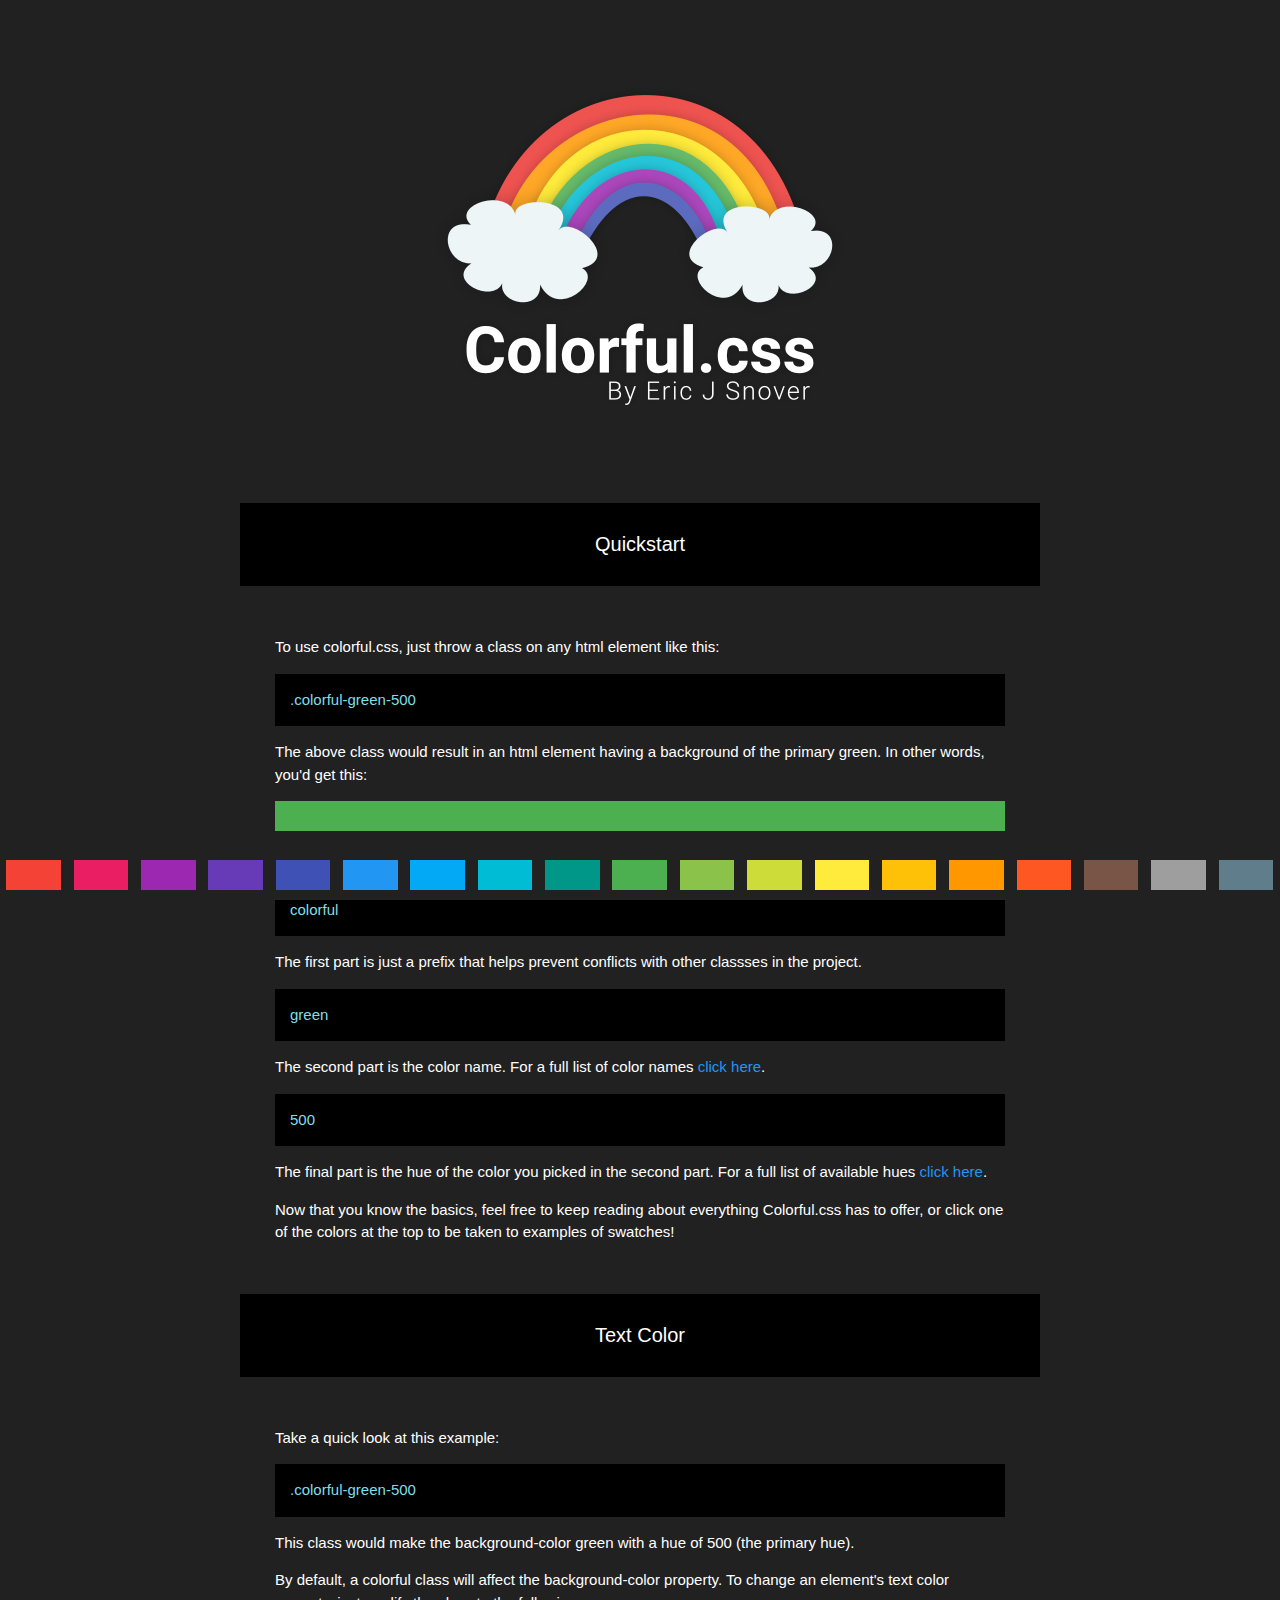
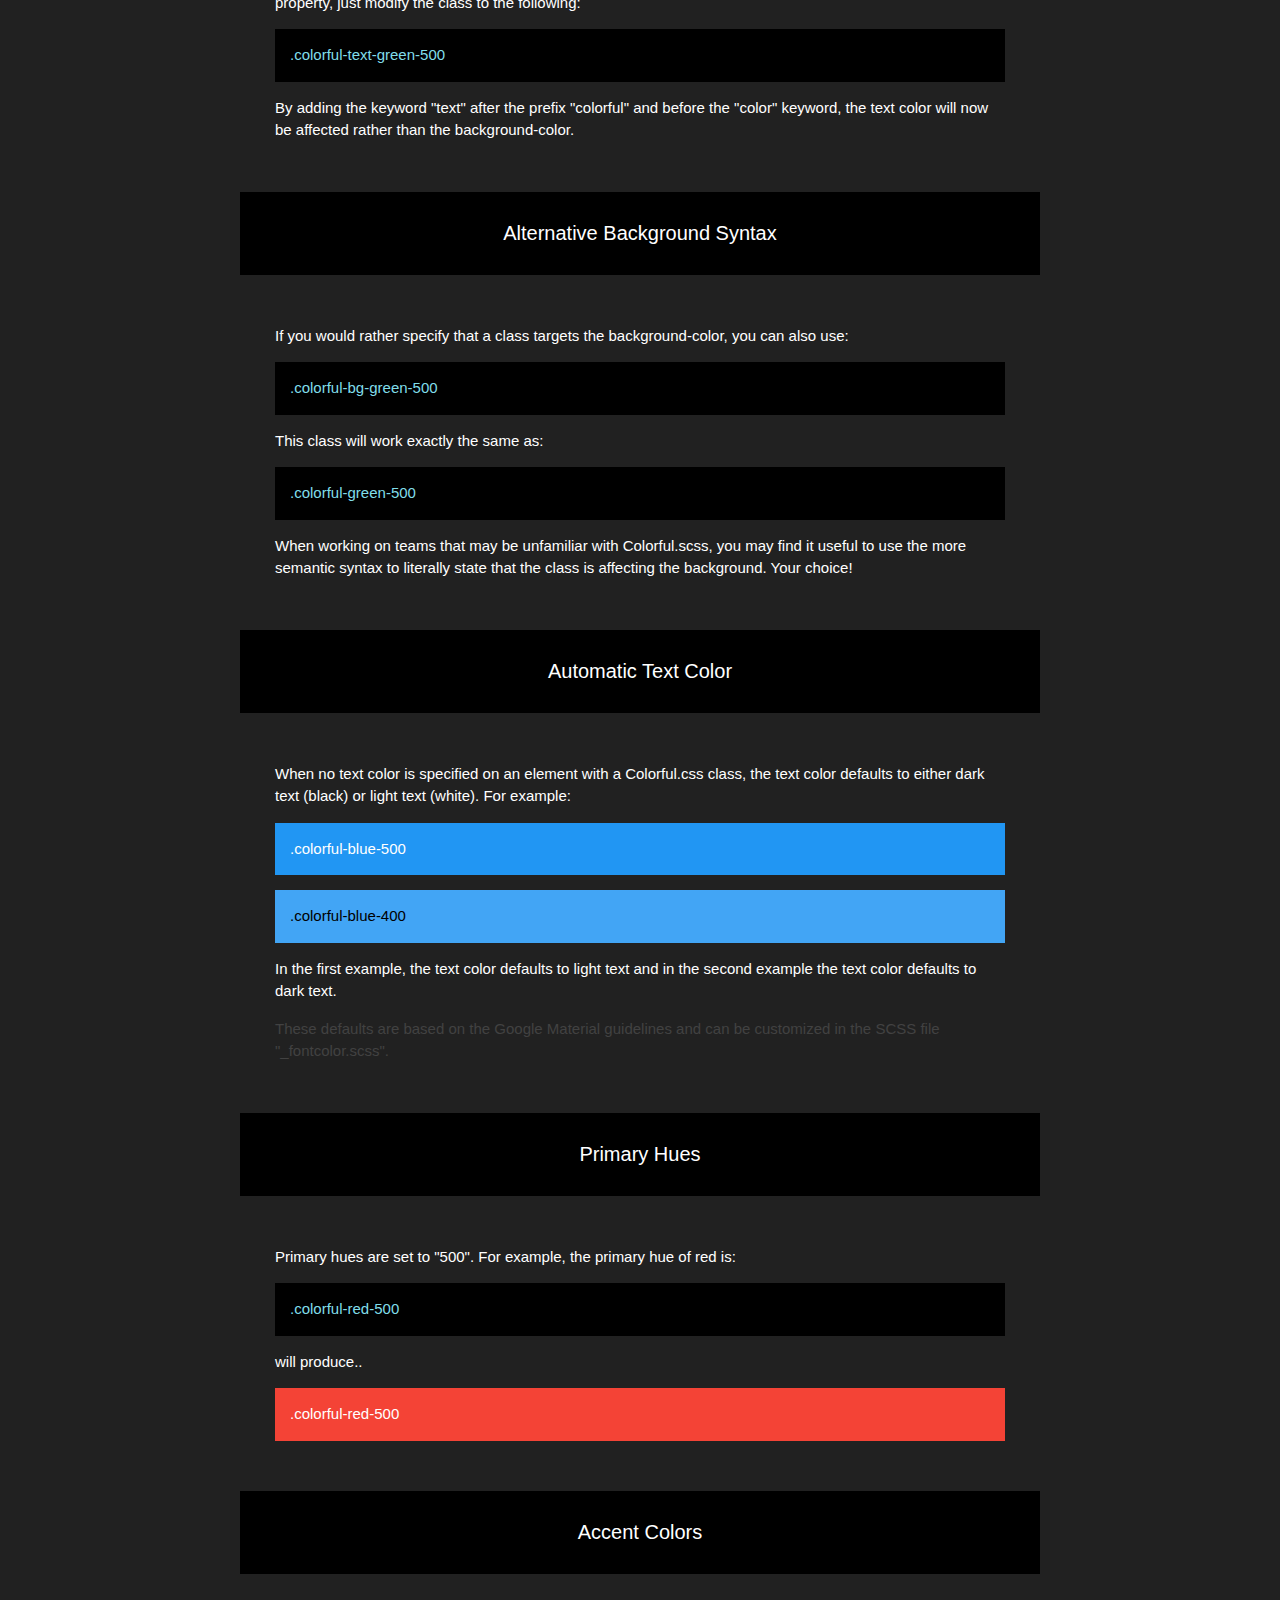
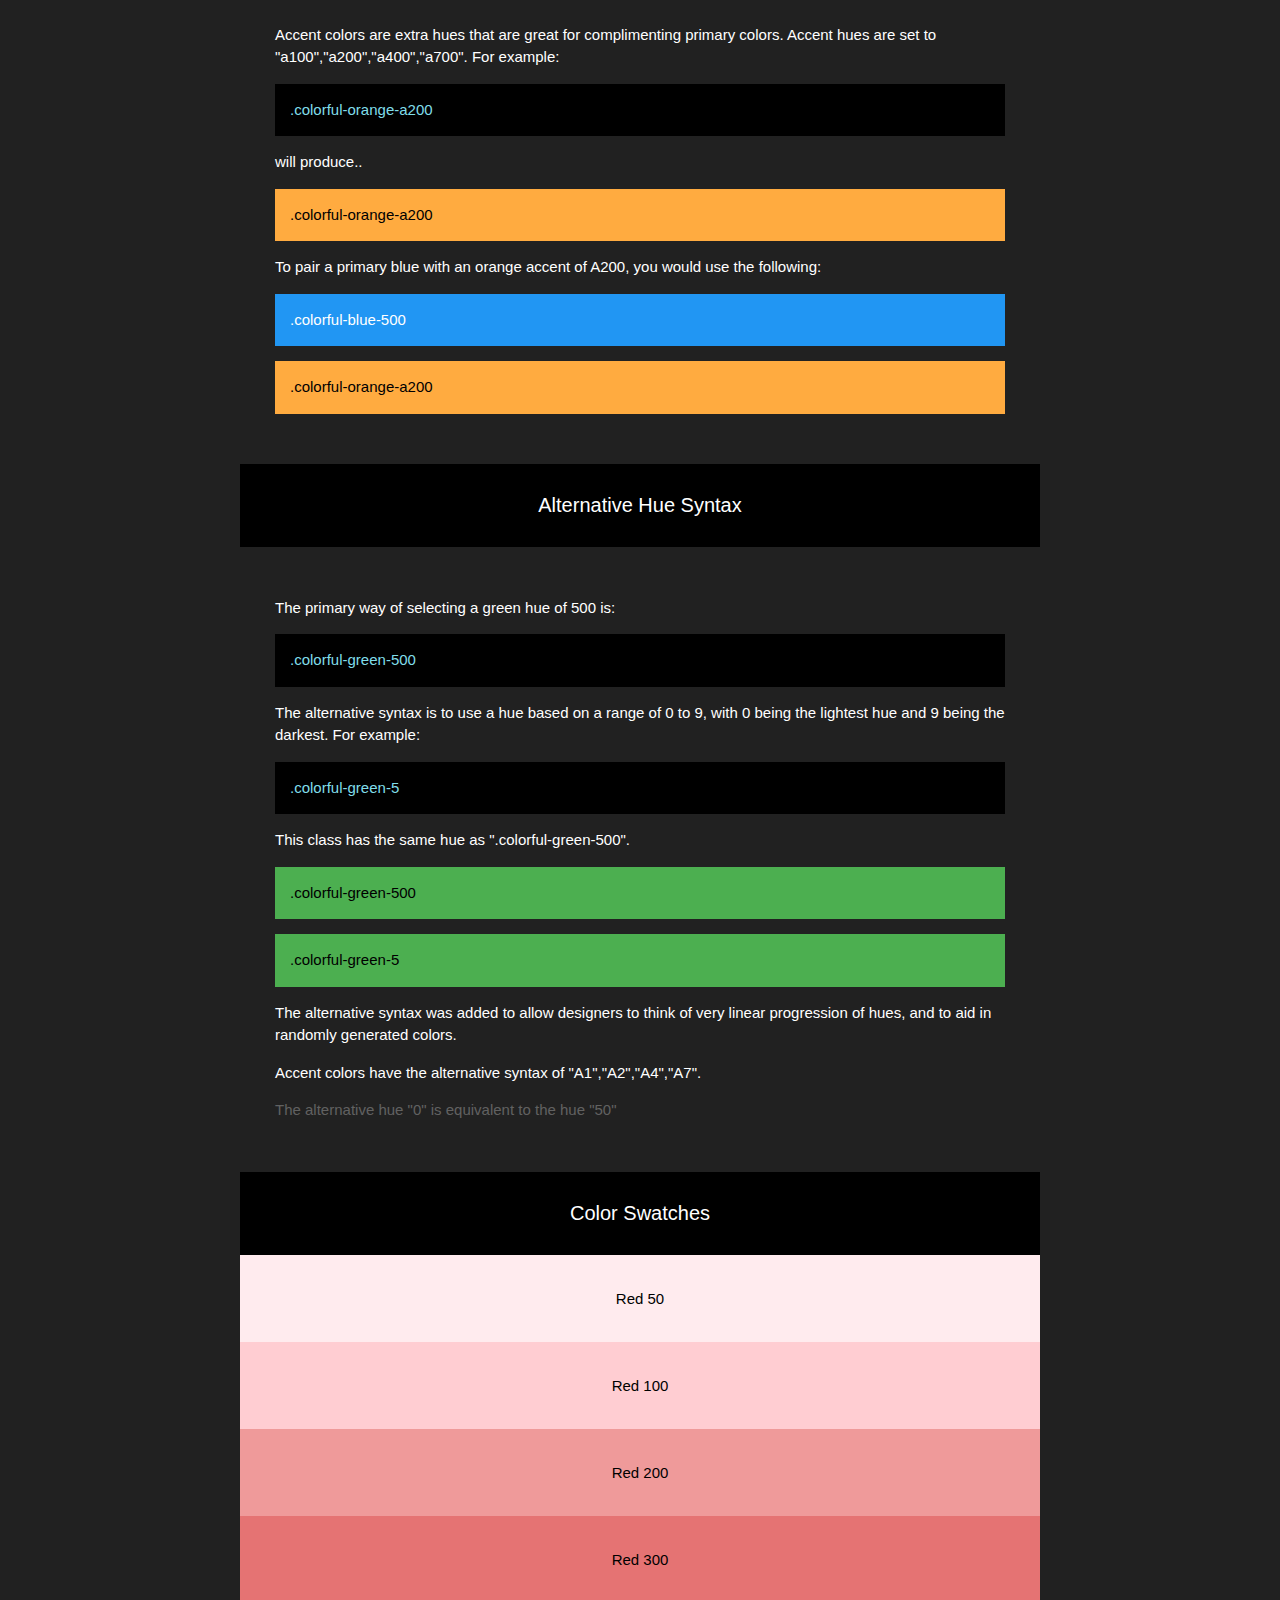
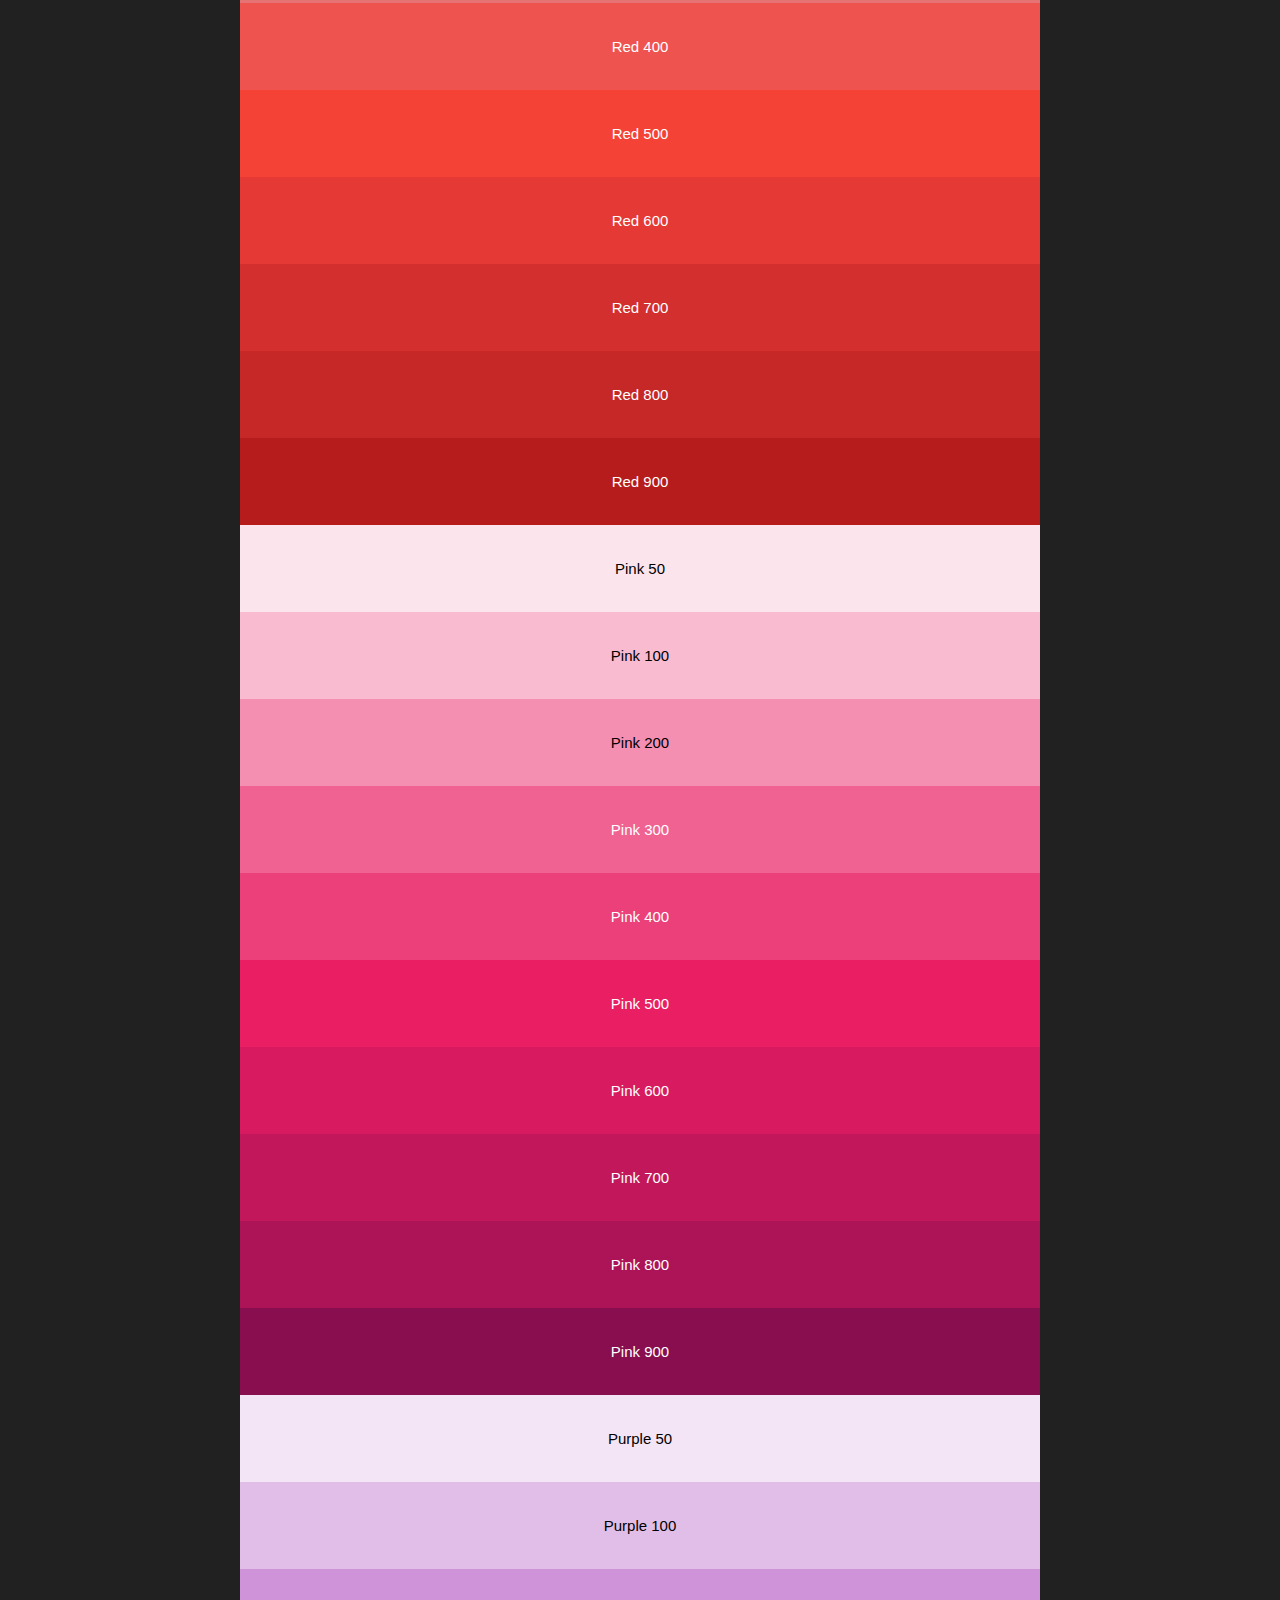
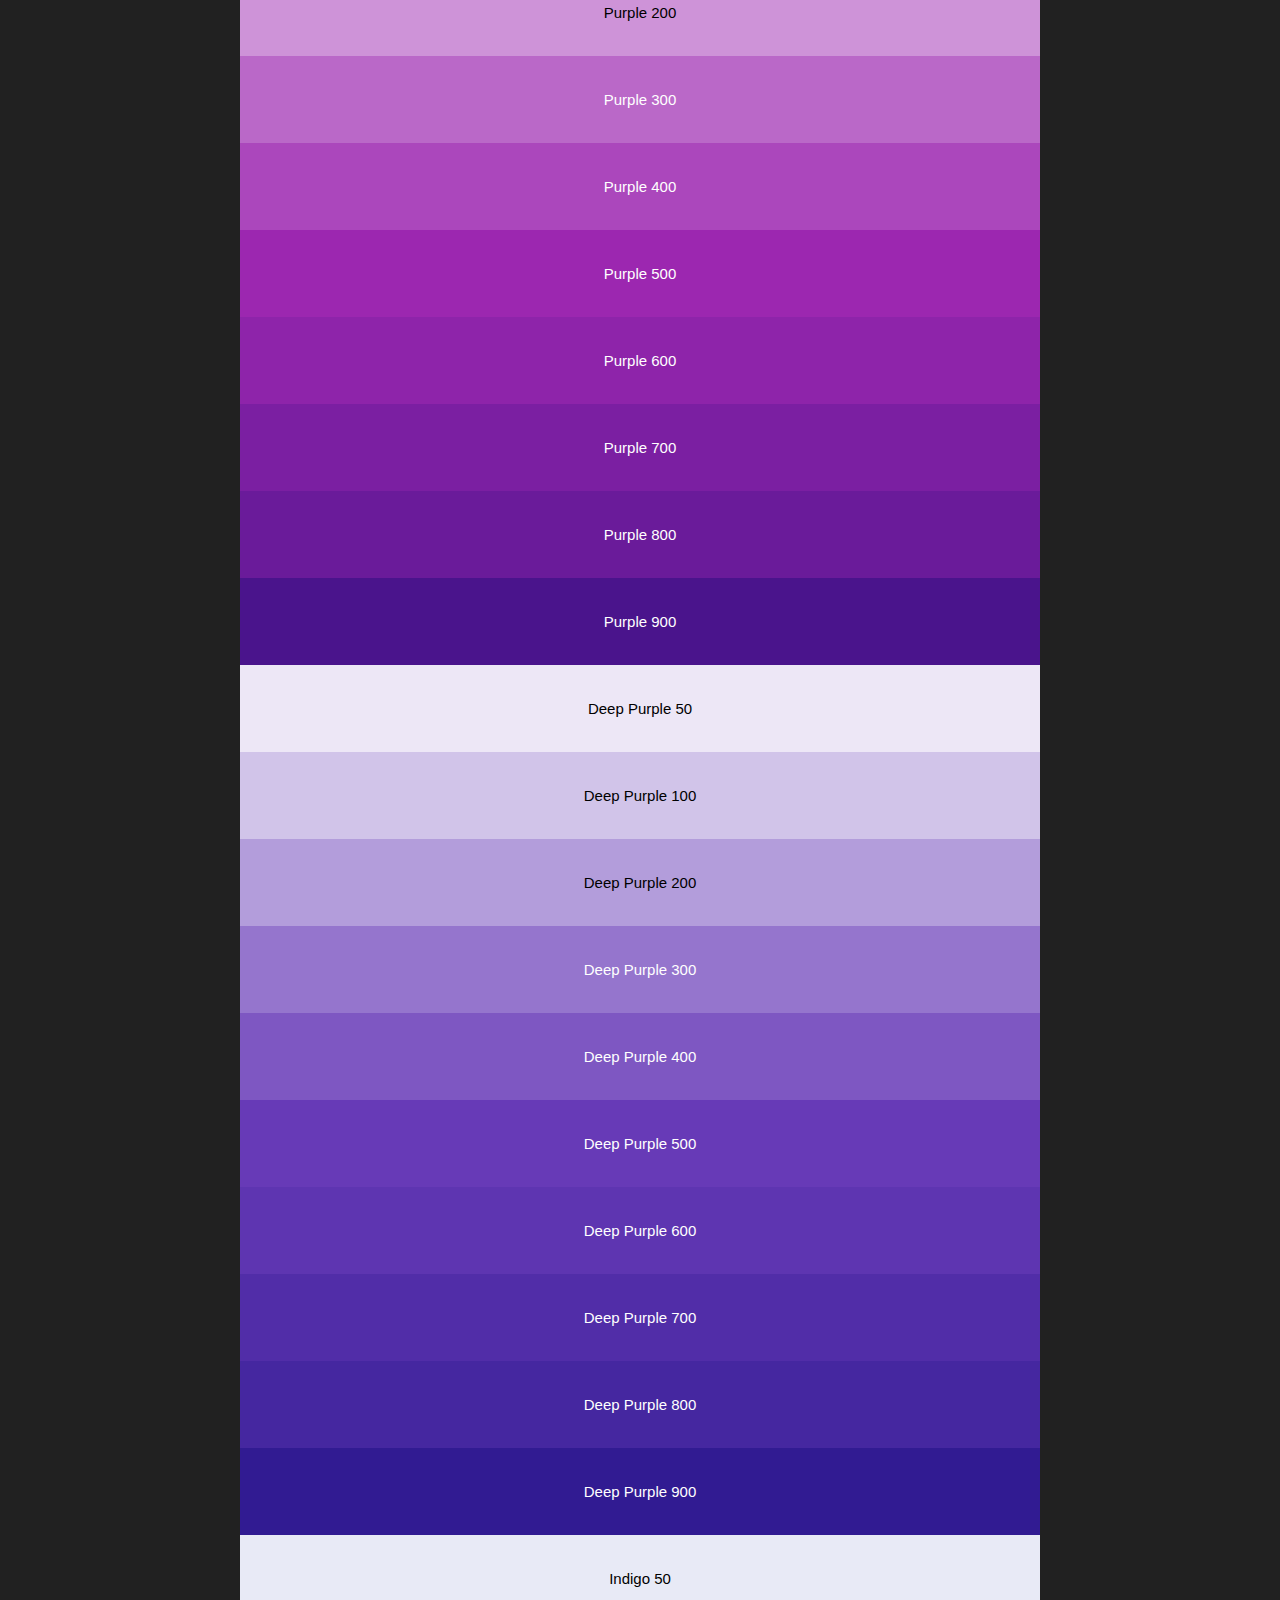
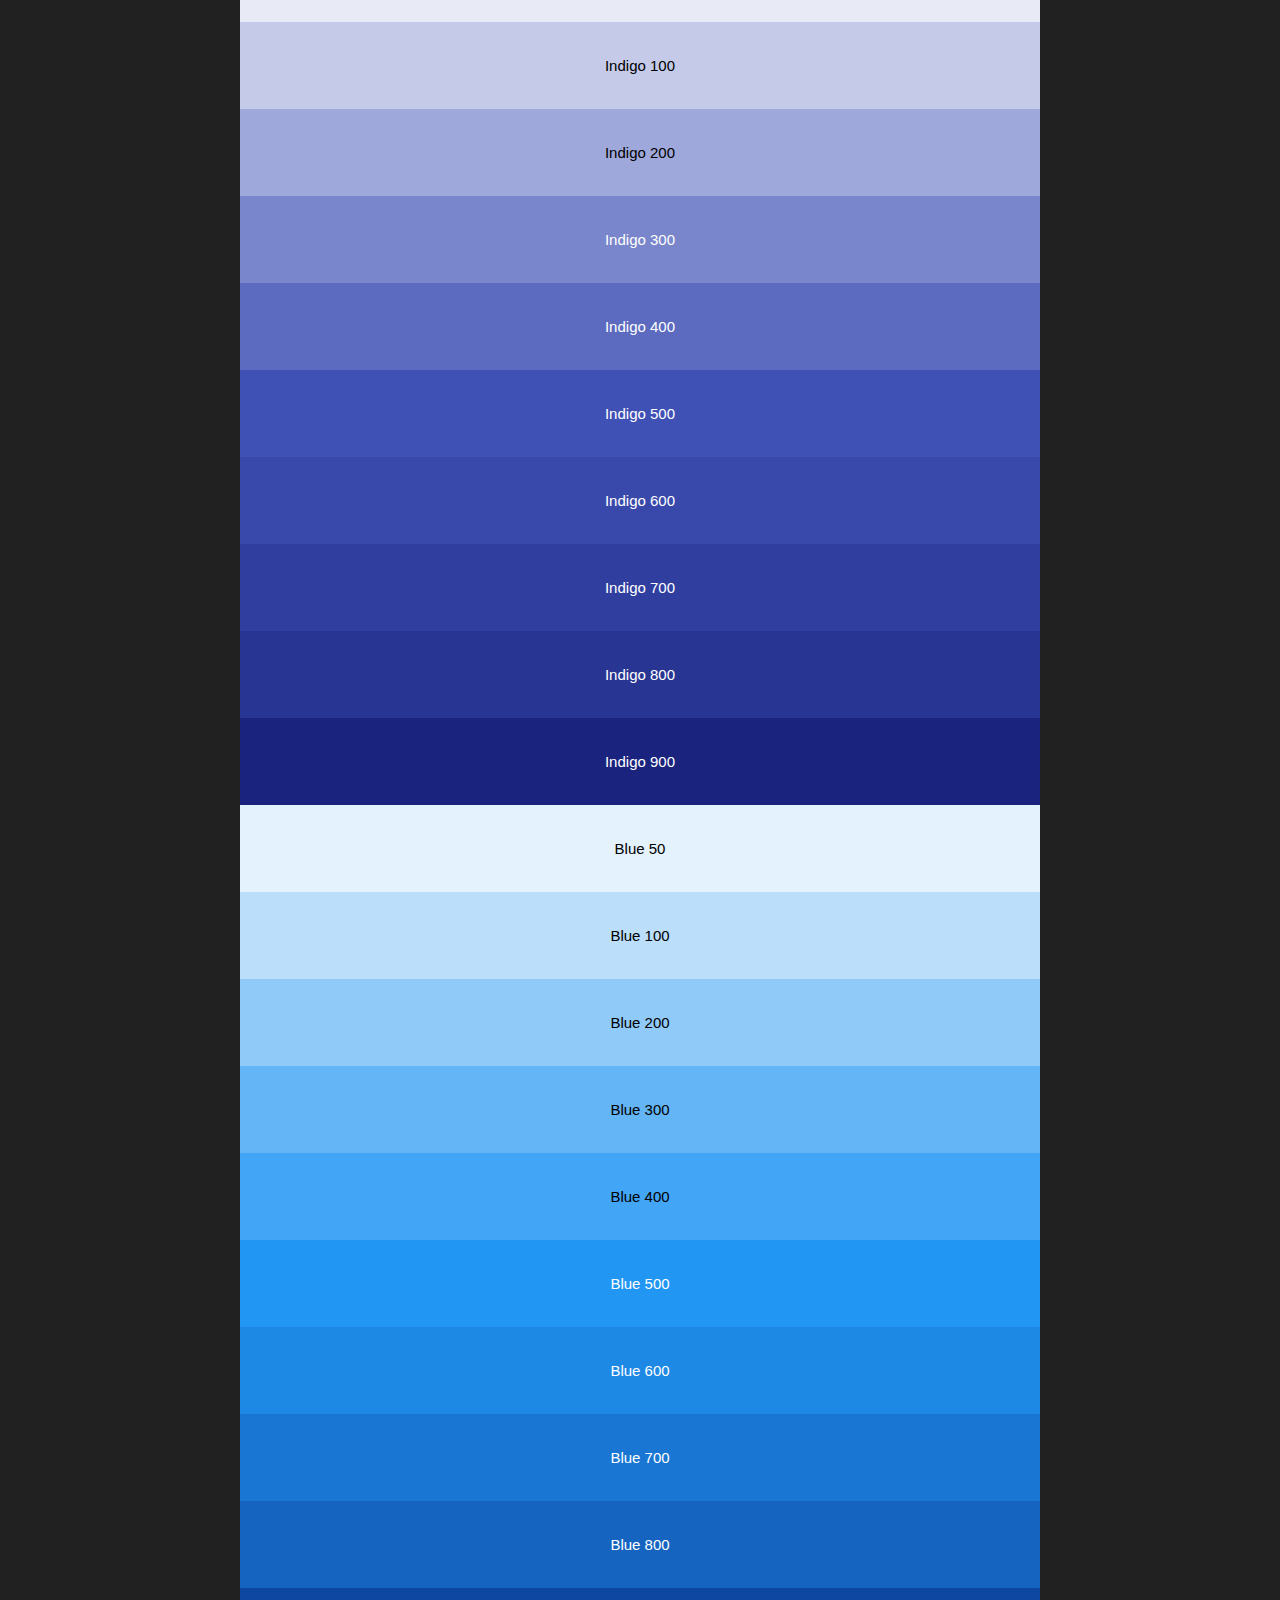
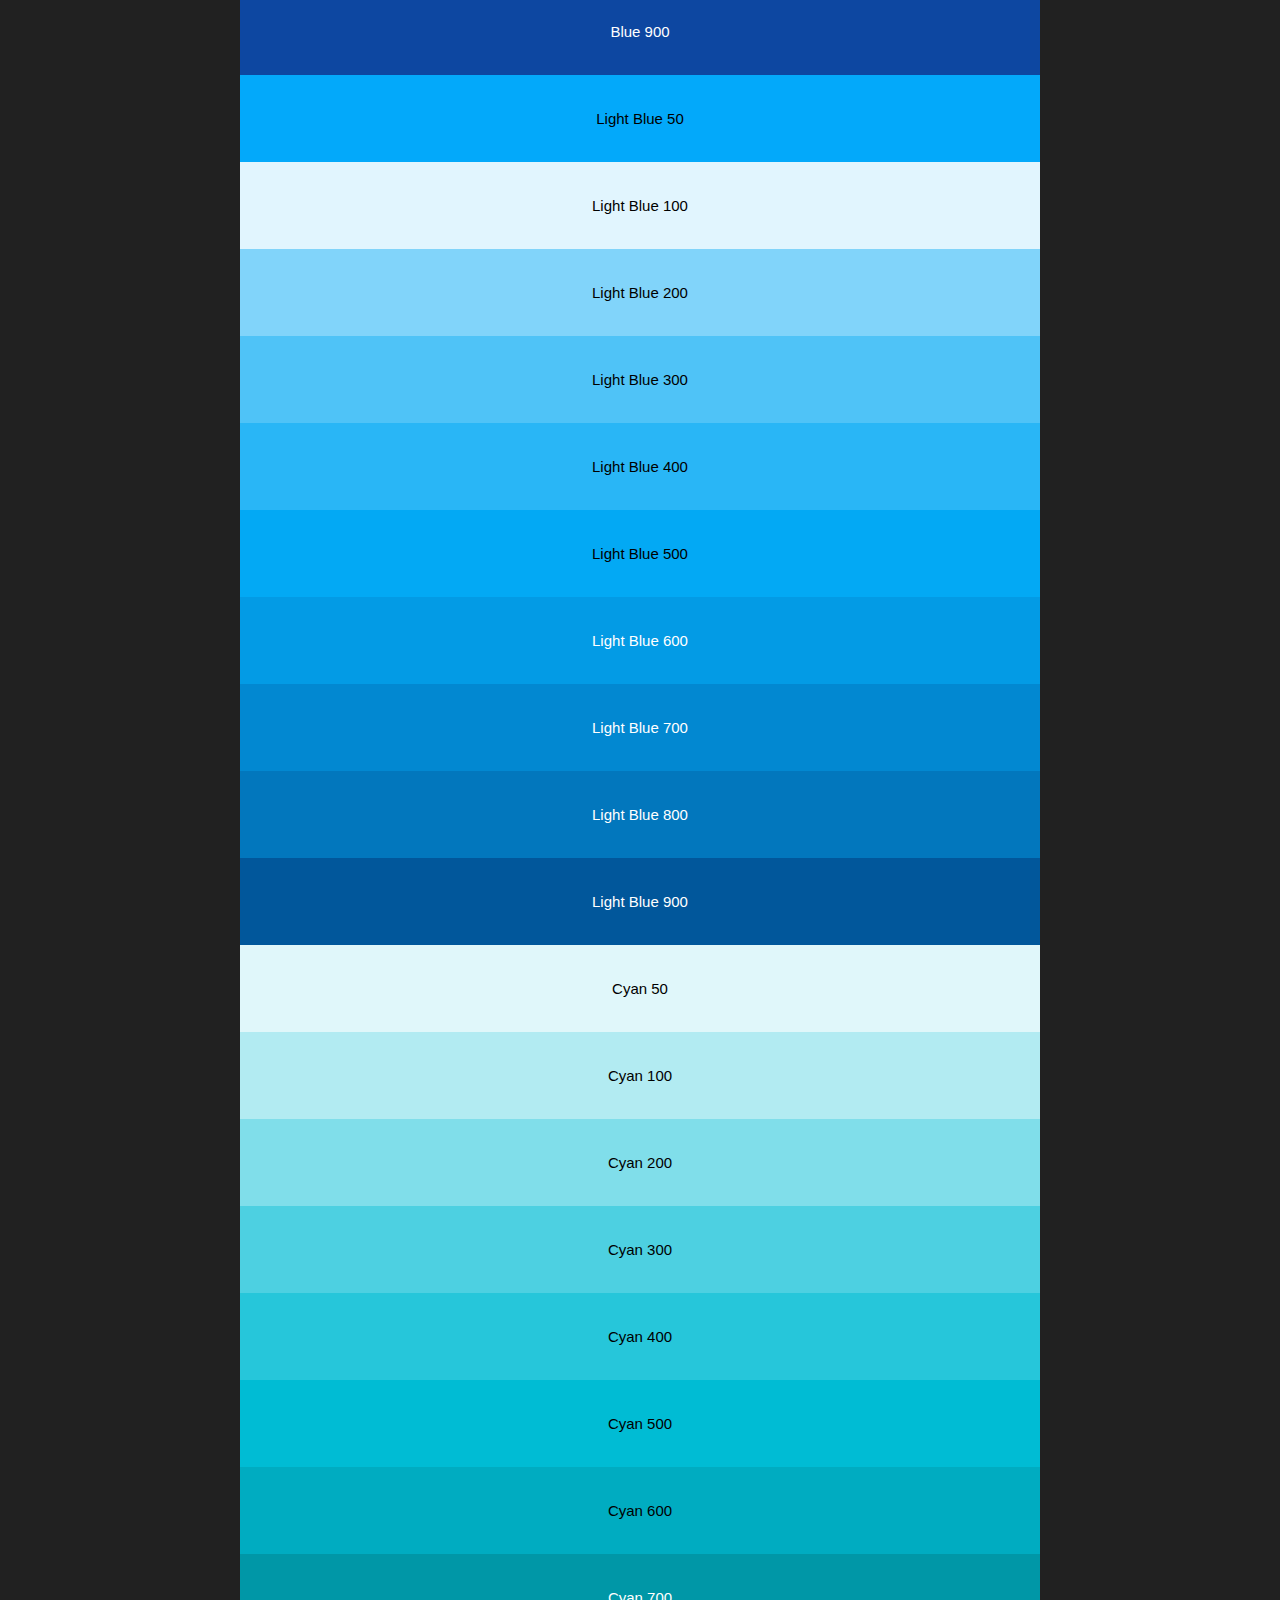
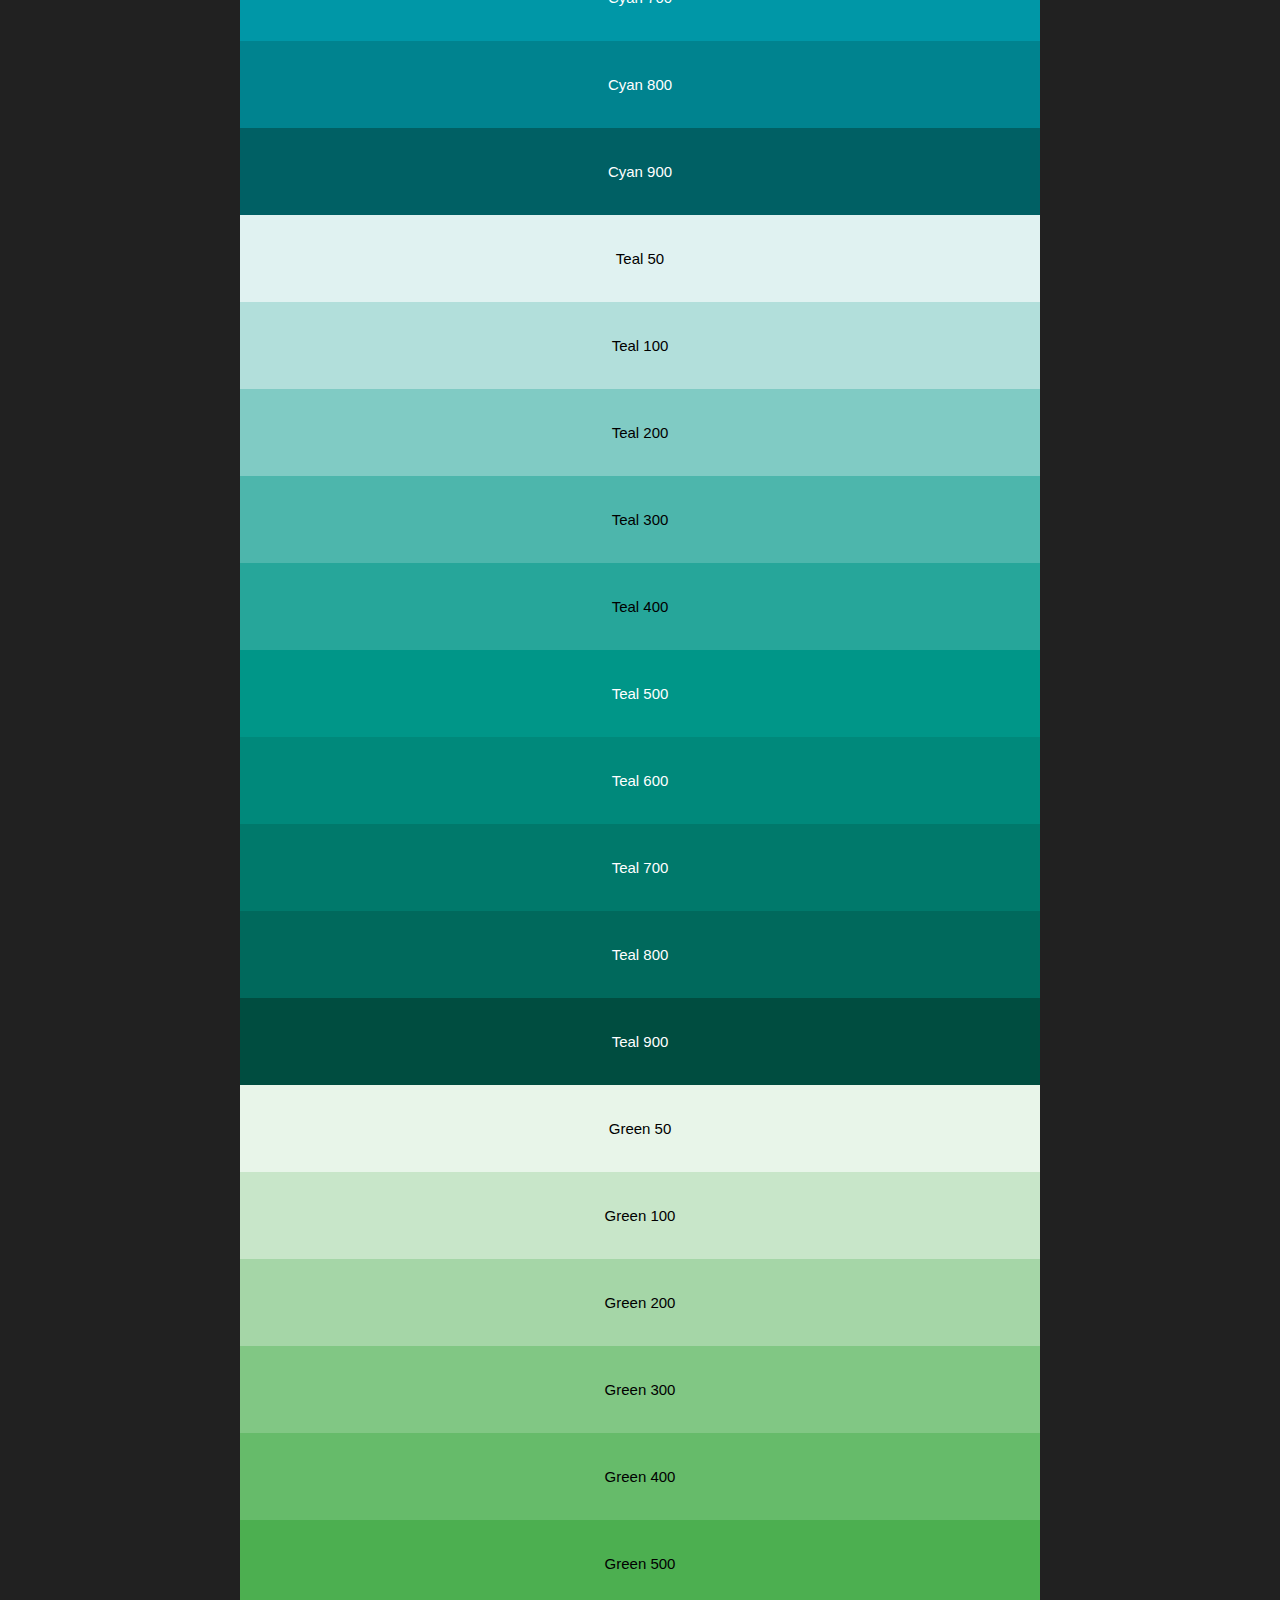
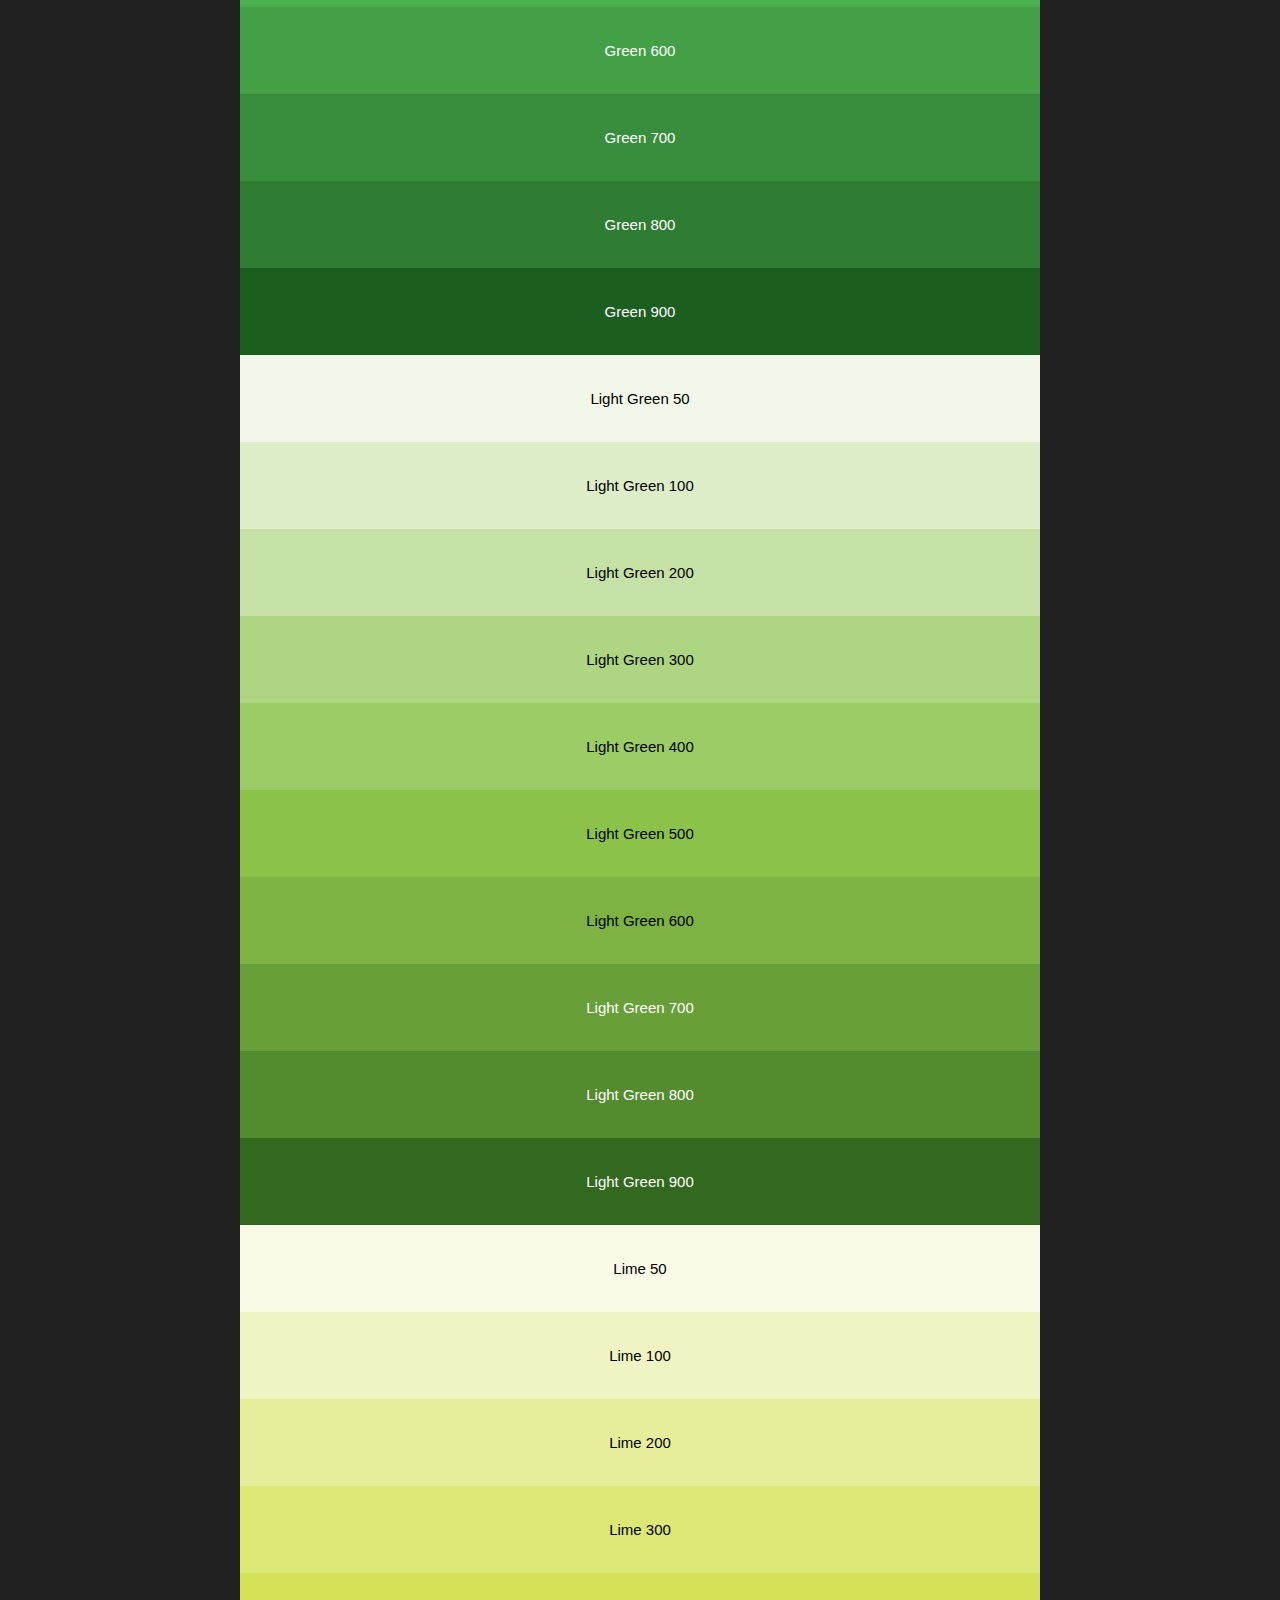
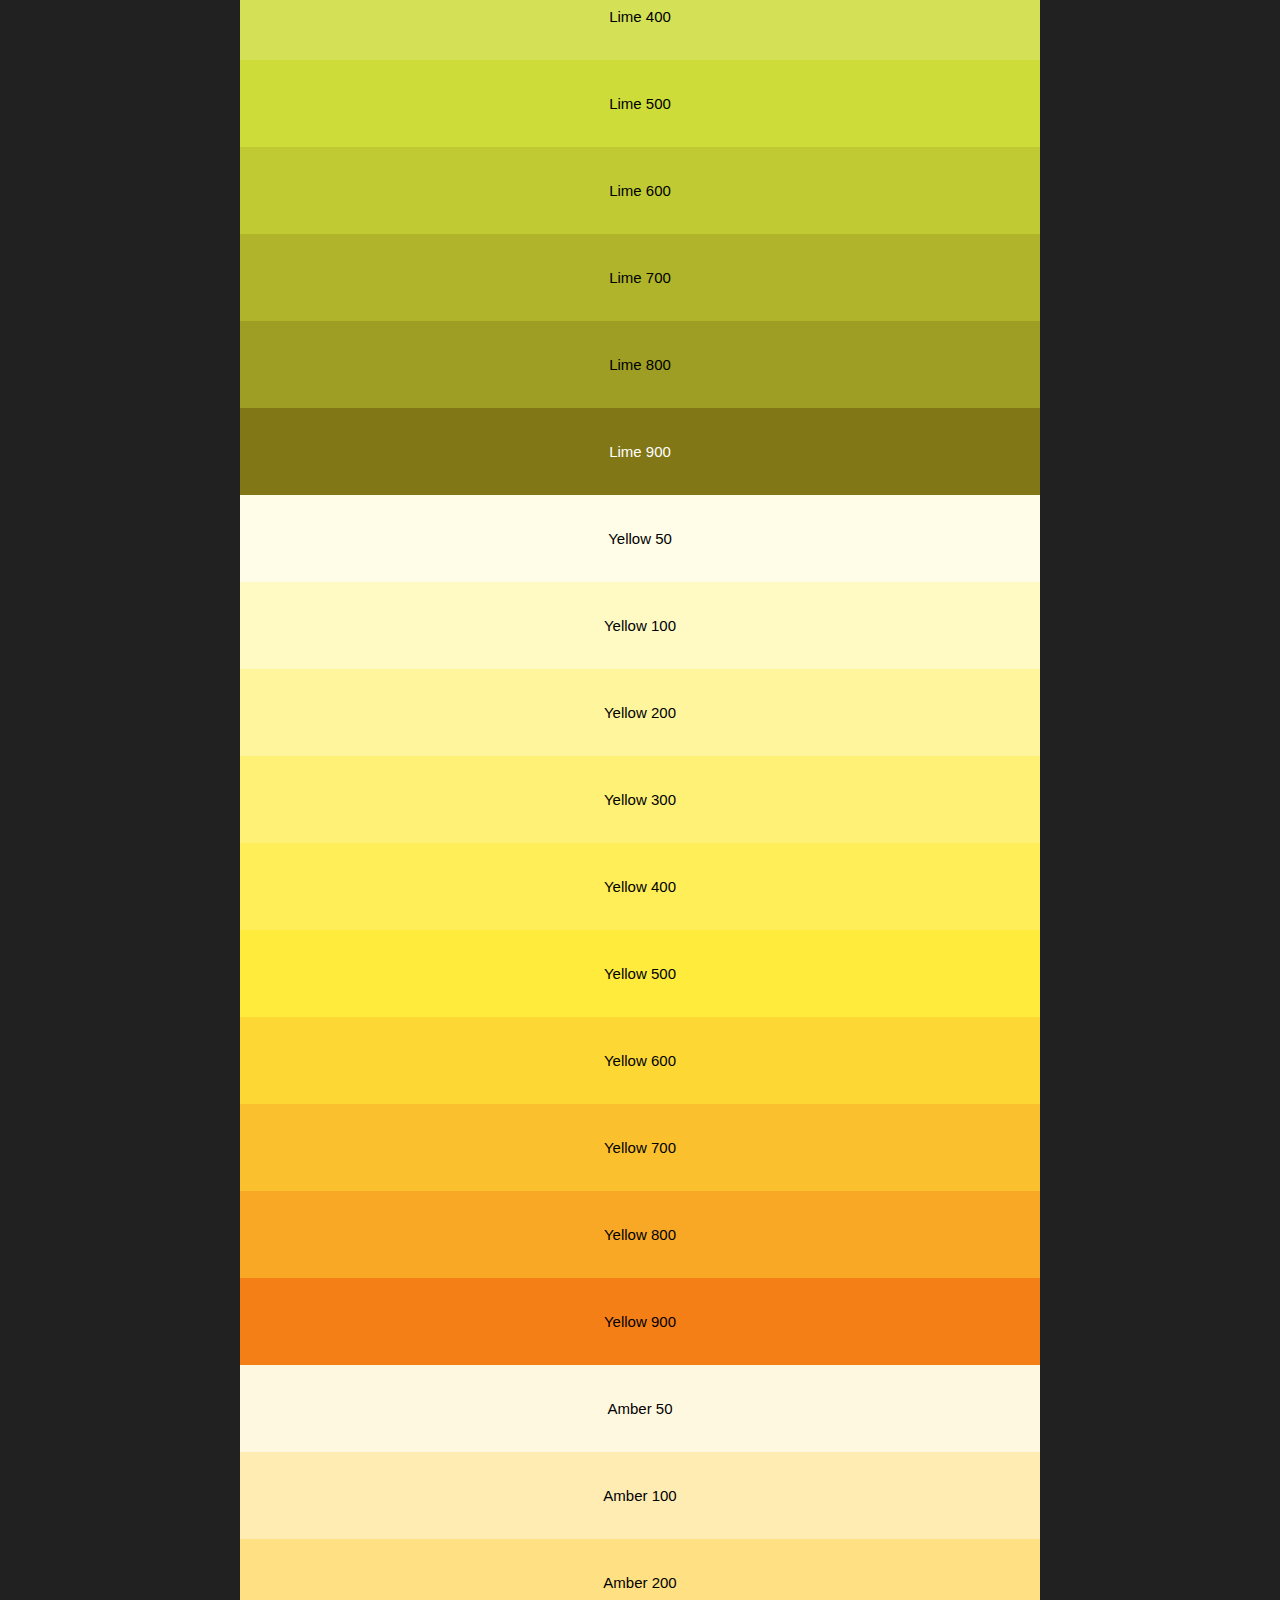
==== index.html @ 1b10da51 "Updated HTML to match PHP" ====
<!doctype html>
<html lang="en">
<head>
  <meta charset="utf-8">

  <title>Colorful.scss</title>
  <meta name="description" content="Colorful.scss is a CSS-framework for implementing">
  <meta name="author" content="Eric J Snover">

  <link rel="stylesheet" href="css/colorful.css">

  <style>
	  * {
		  box-sizing: border-box;
	  }
	  body {
		  margin: 0;
		  color: #fff;
		  font-family: 'Helvetica';
		  max-width: 800px;
		  margin: 0 auto;
	  }
	  a {
		  text-decoration: none;
	  }
	  img {
		  width: 100%;
		  max-width: 450px;
		  text-align: center;
	  }
	  .box {
		  width: 100%;
		  padding: 35px;
		  text-align: center;
		  font-size: 15px;
		  text-transform: capitalize;
	  }
	  .box.footer {
		  font-size: 11px;
		  text-align: left;
		  padding: 50px;
	  }
	  .box.header {
	  		font-size: 20px;
	  		padding: 30px;
	  		text-transform: none;
	  }
	  .box.instructions {
		  text-align: left;
		  text-transform: none;
		  line-height: 1.5em;
	  }
	  .box.instructions p.example {
		  padding: 15px;
	  }
	  .fixed-link {
		  position: fixed;
		  z-index: 99;
		  width: 100%;
		  height: 50px;
		 bottom: 0;
		  left: 0;
		  cursor: pointer;
	  }
	  .fixed-link .mini-link:hover {
		  opacity: .7;
	  }
	  .fixed-link .mini-link {
		  		  width: 4.26315789474%;
		  height: 30px;
		  margin: 10px .5%;
		  float: left;
		  transition: opacity .3s;
	  }
  </style>

</head>
<body class='colorful-grey-900'>

<div class='box'>
	<img src='colorfulcss_logo.jpg'>
</div>

<div class='box header colorful-black'>
	Quickstart
</div>

<div class='box instructions'>
	<p>To use colorful.css, just throw a class on any html element like this:</p>
	<p class='example colorful-bg-black colorful-text-cyan-200'>.colorful-green-500</p>
	<p>The above class would result in an html element having a background of the primary green. In other words, you'd get this:</p>
	<p class='example colorful-green-500'></p>
	<p>The class names are broken down into a few parts separated by hyphens.</p>
	<p class='example colorful-bg-black colorful-text-cyan-200'>colorful</p>
	<p>The first part is just a prefix that helps prevent conflicts with other classses in the project.</p>
	<p class='example colorful-bg-black colorful-text-cyan-200'>green</p>
	<p>The second part is the color name. For a full list of color names <a href='#swatches' class='colorful-text-blue-500'>click here</a>.</p>
	<p class='example colorful-bg-black colorful-text-cyan-200'>500</p>
	<p>The final part is the hue of the color you picked in the second part. For a full list of available hues <a href='#swatches' class='colorful-text-blue-500'>click here</a>.</p>
	<p>Now that you know the basics, feel free to keep reading about everything Colorful.css has to offer, or click one of the colors at the top to be taken to examples of swatches!</p>
</div>


<div class='box header colorful-black'>
	Text Color
</div>

<div class='box instructions'>
	<p>Take a quick look at this example:</p>
	<p class='example colorful-bg-black colorful-text-cyan-200'>.colorful-green-500</p>
	<p>This class would make the background-color green with a hue of 500 (the primary hue).</p>
	<p>By default, a colorful class will affect the background-color property. To change an element's text color property, just modify the class to the following:</p>
	<p class='example colorful-bg-black colorful-text-cyan-200'>.colorful-text-green-500</p>
	<p>By adding the keyword "text" after the prefix "colorful" and before the "color" keyword, the text color will now be affected rather than the background-color.</p>
</div>

<div class='box header colorful-black'>
	Alternative Background Syntax
</div>

<div class='box instructions'>
	<p>If you would rather specify that a class targets the background-color, you can also use:</p>
	<p class='example colorful-bg-black colorful-text-cyan-200'>.colorful-bg-green-500</p>
	<p>This class will work exactly the same as:</p>
	<p class='example colorful-bg-black colorful-text-cyan-200'>.colorful-green-500</p>
	<p>When working on teams that may be unfamiliar with Colorful.scss, you may find it useful to use the more semantic syntax to literally state that the class is affecting the background. Your choice!</p>
</div>

<div class='box header colorful-black'>
	Automatic Text Color
</div>

<div class='box instructions'>
	<p>When no text color is specified on an element with a Colorful.css class, the text color defaults to either dark text (black) or light text (white). For example:</p>
	<p class='example colorful-blue-500'>.colorful-blue-500</p>
	<p class='example colorful-blue-400'>.colorful-blue-400</p>
	<p>In the first example, the text color defaults to light text and in the second example the text color defaults to dark text.</p>
	<p class='colorful-text-grey-800'>These defaults are based on the Google Material guidelines and can be customized in the SCSS file "_fontcolor.scss".</p>
</div>



<div class='box header colorful-black'>
	Primary Hues
</div>

<div class='box instructions'>
	<p>Primary hues are set to "500". For example, the primary hue of red is:</p>
	<p class='example colorful-bg-black colorful-text-cyan-200'>.colorful-red-500</p>
	<p>will produce..</p>
	<p class='example colorful-red-500'>.colorful-red-500</p>
</div>


<div class='box header colorful-black'>
	Accent Colors
</div>

<div class='box instructions'>
	<p>Accent colors are extra hues that are great for complimenting primary colors. Accent hues are set to "a100","a200","a400","a700". For example:</p>
	<p class='example colorful-bg-black colorful-text-cyan-200'>.colorful-orange-a200</p>
	<p>will produce..</p>
	<p class='example colorful-orange-a200'>.colorful-orange-a200</p>
	<p>To pair a primary blue with an orange accent of A200, you would use the following:</p>
	<p class='example colorful-blue-500'>.colorful-blue-500</p>
	<p class='example colorful-orange-a200'>.colorful-orange-a200</p>
</div>

<div class='box header colorful-black'>
	Alternative Hue Syntax
</div>

<div class='box instructions'>
	<p>The primary way of selecting a green hue of 500 is:</p>
	<p class='example colorful-bg-black colorful-text-cyan-200'>.colorful-green-500</p>
	<p>The alternative syntax is to use a hue based on a range of 0 to 9, with 0 being the lightest hue and 9 being the darkest. For example:</p>
	<p class='example colorful-bg-black colorful-text-cyan-200'>.colorful-green-5</p>
	<p>This class has the same hue as ".colorful-green-500".</p>
	<p class='example colorful-green-500'>.colorful-green-500</p>
	<p class='example colorful-green-5'>.colorful-green-5</p>
	<p>The alternative syntax was added to allow designers to think of very linear progression of hues, and to aid in randomly generated colors.</p>
	<p>Accent colors have the alternative syntax of "A1","A2","A4","A7".</p>
	<p class='colorful-text-grey-700'>The alternative hue "0" is equivalent to the hue "50"</p>
</div>


<a name='swatches'></a>
<div class='box header colorful-black'>
	Color Swatches
</div>


<a name='color_red'></a>

	<div class='box colorful-red-50'>red 50</div>
	<div class='box colorful-red-100'>red 100</div>
	<div class='box colorful-red-200'>red 200</div>
	<div class='box colorful-red-300'>red 300</div>
	<div class='box colorful-red-400'>red 400</div>
	<div class='box colorful-red-500'>red 500</div>
	<div class='box colorful-red-600'>red 600</div>
	<div class='box colorful-red-700'>red 700</div>
	<div class='box colorful-red-800'>red 800</div>
	<div class='box colorful-red-900'>red 900</div>
<a name='color_pink'></a>

	<div class='box colorful-pink-50'>pink 50</div>
	<div class='box colorful-pink-100'>pink 100</div>
	<div class='box colorful-pink-200'>pink 200</div>
	<div class='box colorful-pink-300'>pink 300</div>
	<div class='box colorful-pink-400'>pink 400</div>
	<div class='box colorful-pink-500'>pink 500</div>
	<div class='box colorful-pink-600'>pink 600</div>
	<div class='box colorful-pink-700'>pink 700</div>
	<div class='box colorful-pink-800'>pink 800</div>
	<div class='box colorful-pink-900'>pink 900</div>
<a name='color_purple'></a>

	<div class='box colorful-purple-50'>purple 50</div>
	<div class='box colorful-purple-100'>purple 100</div>
	<div class='box colorful-purple-200'>purple 200</div>
	<div class='box colorful-purple-300'>purple 300</div>
	<div class='box colorful-purple-400'>purple 400</div>
	<div class='box colorful-purple-500'>purple 500</div>
	<div class='box colorful-purple-600'>purple 600</div>
	<div class='box colorful-purple-700'>purple 700</div>
	<div class='box colorful-purple-800'>purple 800</div>
	<div class='box colorful-purple-900'>purple 900</div>
<a name='color_deeppurple'></a>

	<div class='box colorful-deeppurple-50'>deep purple 50</div>
	<div class='box colorful-deeppurple-100'>deep purple 100</div>
	<div class='box colorful-deeppurple-200'>deep purple 200</div>
	<div class='box colorful-deeppurple-300'>deep purple 300</div>
	<div class='box colorful-deeppurple-400'>deep purple 400</div>
	<div class='box colorful-deeppurple-500'>deep purple 500</div>
	<div class='box colorful-deeppurple-600'>deep purple 600</div>
	<div class='box colorful-deeppurple-700'>deep purple 700</div>
	<div class='box colorful-deeppurple-800'>deep purple 800</div>
	<div class='box colorful-deeppurple-900'>deep purple 900</div>
<a name='color_indigo'></a>

	<div class='box colorful-indigo-50'>indigo 50</div>
	<div class='box colorful-indigo-100'>indigo 100</div>
	<div class='box colorful-indigo-200'>indigo 200</div>
	<div class='box colorful-indigo-300'>indigo 300</div>
	<div class='box colorful-indigo-400'>indigo 400</div>
	<div class='box colorful-indigo-500'>indigo 500</div>
	<div class='box colorful-indigo-600'>indigo 600</div>
	<div class='box colorful-indigo-700'>indigo 700</div>
	<div class='box colorful-indigo-800'>indigo 800</div>
	<div class='box colorful-indigo-900'>indigo 900</div>
<a name='color_blue'></a>

	<div class='box colorful-blue-50'>blue 50</div>
	<div class='box colorful-blue-100'>blue 100</div>
	<div class='box colorful-blue-200'>blue 200</div>
	<div class='box colorful-blue-300'>blue 300</div>
	<div class='box colorful-blue-400'>blue 400</div>
	<div class='box colorful-blue-500'>blue 500</div>
	<div class='box colorful-blue-600'>blue 600</div>
	<div class='box colorful-blue-700'>blue 700</div>
	<div class='box colorful-blue-800'>blue 800</div>
	<div class='box colorful-blue-900'>blue 900</div>
<a name='color_lightblue'></a>

	<div class='box colorful-lightblue-50'>light blue 50</div>
	<div class='box colorful-lightblue-100'>light blue 100</div>
	<div class='box colorful-lightblue-200'>light blue 200</div>
	<div class='box colorful-lightblue-300'>light blue 300</div>
	<div class='box colorful-lightblue-400'>light blue 400</div>
	<div class='box colorful-lightblue-500'>light blue 500</div>
	<div class='box colorful-lightblue-600'>light blue 600</div>
	<div class='box colorful-lightblue-700'>light blue 700</div>
	<div class='box colorful-lightblue-800'>light blue 800</div>
	<div class='box colorful-lightblue-900'>light blue 900</div>
<a name='color_cyan'></a>

	<div class='box colorful-cyan-50'>cyan 50</div>
	<div class='box colorful-cyan-100'>cyan 100</div>
	<div class='box colorful-cyan-200'>cyan 200</div>
	<div class='box colorful-cyan-300'>cyan 300</div>
	<div class='box colorful-cyan-400'>cyan 400</div>
	<div class='box colorful-cyan-500'>cyan 500</div>
	<div class='box colorful-cyan-600'>cyan 600</div>
	<div class='box colorful-cyan-700'>cyan 700</div>
	<div class='box colorful-cyan-800'>cyan 800</div>
	<div class='box colorful-cyan-900'>cyan 900</div>
<a name='color_teal'></a>

	<div class='box colorful-teal-50'>teal 50</div>
	<div class='box colorful-teal-100'>teal 100</div>
	<div class='box colorful-teal-200'>teal 200</div>
	<div class='box colorful-teal-300'>teal 300</div>
	<div class='box colorful-teal-400'>teal 400</div>
	<div class='box colorful-teal-500'>teal 500</div>
	<div class='box colorful-teal-600'>teal 600</div>
	<div class='box colorful-teal-700'>teal 700</div>
	<div class='box colorful-teal-800'>teal 800</div>
	<div class='box colorful-teal-900'>teal 900</div>
<a name='color_green'></a>

	<div class='box colorful-green-50'>green 50</div>
	<div class='box colorful-green-100'>green 100</div>
	<div class='box colorful-green-200'>green 200</div>
	<div class='box colorful-green-300'>green 300</div>
	<div class='box colorful-green-400'>green 400</div>
	<div class='box colorful-green-500'>green 500</div>
	<div class='box colorful-green-600'>green 600</div>
	<div class='box colorful-green-700'>green 700</div>
	<div class='box colorful-green-800'>green 800</div>
	<div class='box colorful-green-900'>green 900</div>
<a name='color_lightgreen'></a>

	<div class='box colorful-lightgreen-50'>light green 50</div>
	<div class='box colorful-lightgreen-100'>light green 100</div>
	<div class='box colorful-lightgreen-200'>light green 200</div>
	<div class='box colorful-lightgreen-300'>light green 300</div>
	<div class='box colorful-lightgreen-400'>light green 400</div>
	<div class='box colorful-lightgreen-500'>light green 500</div>
	<div class='box colorful-lightgreen-600'>light green 600</div>
	<div class='box colorful-lightgreen-700'>light green 700</div>
	<div class='box colorful-lightgreen-800'>light green 800</div>
	<div class='box colorful-lightgreen-900'>light green 900</div>
<a name='color_lime'></a>

	<div class='box colorful-lime-50'>lime 50</div>
	<div class='box colorful-lime-100'>lime 100</div>
	<div class='box colorful-lime-200'>lime 200</div>
	<div class='box colorful-lime-300'>lime 300</div>
	<div class='box colorful-lime-400'>lime 400</div>
	<div class='box colorful-lime-500'>lime 500</div>
	<div class='box colorful-lime-600'>lime 600</div>
	<div class='box colorful-lime-700'>lime 700</div>
	<div class='box colorful-lime-800'>lime 800</div>
	<div class='box colorful-lime-900'>lime 900</div>
<a name='color_yellow'></a>

	<div class='box colorful-yellow-50'>yellow 50</div>
	<div class='box colorful-yellow-100'>yellow 100</div>
	<div class='box colorful-yellow-200'>yellow 200</div>
	<div class='box colorful-yellow-300'>yellow 300</div>
	<div class='box colorful-yellow-400'>yellow 400</div>
	<div class='box colorful-yellow-500'>yellow 500</div>
	<div class='box colorful-yellow-600'>yellow 600</div>
	<div class='box colorful-yellow-700'>yellow 700</div>
	<div class='box colorful-yellow-800'>yellow 800</div>
	<div class='box colorful-yellow-900'>yellow 900</div>
<a name='color_amber'></a>

	<div class='box colorful-amber-50'>amber 50</div>
	<div class='box colorful-amber-100'>amber 100</div>
	<div class='box colorful-amber-200'>amber 200</div>
	<div class='box colorful-amber-300'>amber 300</div>
	<div class='box colorful-amber-400'>amber 400</div>
	<div class='box colorful-amber-500'>amber 500</div>
	<div class='box colorful-amber-600'>amber 600</div>
	<div class='box colorful-amber-700'>amber 700</div>
	<div class='box colorful-amber-800'>amber 800</div>
	<div class='box colorful-amber-900'>amber 900</div>
<a name='color_orange'></a>

	<div class='box colorful-orange-50'>orange 50</div>
	<div class='box colorful-orange-100'>orange 100</div>
	<div class='box colorful-orange-200'>orange 200</div>
	<div class='box colorful-orange-300'>orange 300</div>
	<div class='box colorful-orange-400'>orange 400</div>
	<div class='box colorful-orange-500'>orange 500</div>
	<div class='box colorful-orange-600'>orange 600</div>
	<div class='box colorful-orange-700'>orange 700</div>
	<div class='box colorful-orange-800'>orange 800</div>
	<div class='box colorful-orange-900'>orange 900</div>
<a name='color_deeporange'></a>

	<div class='box colorful-deeporange-50'>deep orange 50</div>
	<div class='box colorful-deeporange-100'>deep orange 100</div>
	<div class='box colorful-deeporange-200'>deep orange 200</div>
	<div class='box colorful-deeporange-300'>deep orange 300</div>
	<div class='box colorful-deeporange-400'>deep orange 400</div>
	<div class='box colorful-deeporange-500'>deep orange 500</div>
	<div class='box colorful-deeporange-600'>deep orange 600</div>
	<div class='box colorful-deeporange-700'>deep orange 700</div>
	<div class='box colorful-deeporange-800'>deep orange 800</div>
	<div class='box colorful-deeporange-900'>deep orange 900</div>
<a name='color_brown'></a>

	<div class='box colorful-brown-50'>brown 50</div>
	<div class='box colorful-brown-100'>brown 100</div>
	<div class='box colorful-brown-200'>brown 200</div>
	<div class='box colorful-brown-300'>brown 300</div>
	<div class='box colorful-brown-400'>brown 400</div>
	<div class='box colorful-brown-500'>brown 500</div>
	<div class='box colorful-brown-600'>brown 600</div>
	<div class='box colorful-brown-700'>brown 700</div>
	<div class='box colorful-brown-800'>brown 800</div>
	<div class='box colorful-brown-900'>brown 900</div>
<a name='color_grey'></a>

	<div class='box colorful-grey-50'>grey 50</div>
	<div class='box colorful-grey-100'>grey 100</div>
	<div class='box colorful-grey-200'>grey 200</div>
	<div class='box colorful-grey-300'>grey 300</div>
	<div class='box colorful-grey-400'>grey 400</div>
	<div class='box colorful-grey-500'>grey 500</div>
	<div class='box colorful-grey-600'>grey 600</div>
	<div class='box colorful-grey-700'>grey 700</div>
	<div class='box colorful-grey-800'>grey 800</div>
	<div class='box colorful-grey-900'>grey 900</div>
<a name='color_bluegrey'></a>

	<div class='box colorful-bluegrey-50'>blue grey 50</div>
	<div class='box colorful-bluegrey-100'>blue grey 100</div>
	<div class='box colorful-bluegrey-200'>blue grey 200</div>
	<div class='box colorful-bluegrey-300'>blue grey 300</div>
	<div class='box colorful-bluegrey-400'>blue grey 400</div>
	<div class='box colorful-bluegrey-500'>blue grey 500</div>
	<div class='box colorful-bluegrey-600'>blue grey 600</div>
	<div class='box colorful-bluegrey-700'>blue grey 700</div>
	<div class='box colorful-bluegrey-800'>blue grey 800</div>
	<div class='box colorful-bluegrey-900'>blue grey 900</div>

<div class='box header colorful-black'>
	Accent Color Swatches
</div>


	<div class='box colorful-red-a100'>red A100</div>
	<div class='box colorful-red-a200'>red A200</div>
	<div class='box colorful-red-a400'>red A400</div>
	<div class='box colorful-red-a700'>red A700</div>

	<div class='box colorful-pink-a100'>pink A100</div>
	<div class='box colorful-pink-a200'>pink A200</div>
	<div class='box colorful-pink-a400'>pink A400</div>
	<div class='box colorful-pink-a700'>pink A700</div>

	<div class='box colorful-purple-a100'>purple A100</div>
	<div class='box colorful-purple-a200'>purple A200</div>
	<div class='box colorful-purple-a400'>purple A400</div>
	<div class='box colorful-purple-a700'>purple A700</div>

	<div class='box colorful-deeppurple-a100'>deep purple A100</div>
	<div class='box colorful-deeppurple-a200'>deep purple A200</div>
	<div class='box colorful-deeppurple-a400'>deep purple A400</div>
	<div class='box colorful-deeppurple-a700'>deep purple A700</div>

	<div class='box colorful-indigo-a100'>indigo A100</div>
	<div class='box colorful-indigo-a200'>indigo A200</div>
	<div class='box colorful-indigo-a400'>indigo A400</div>
	<div class='box colorful-indigo-a700'>indigo A700</div>

	<div class='box colorful-blue-a100'>blue A100</div>
	<div class='box colorful-blue-a200'>blue A200</div>
	<div class='box colorful-blue-a400'>blue A400</div>
	<div class='box colorful-blue-a700'>blue A700</div>

	<div class='box colorful-lightblue-a100'>light blue A100</div>
	<div class='box colorful-lightblue-a200'>light blue A200</div>
	<div class='box colorful-lightblue-a400'>light blue A400</div>
	<div class='box colorful-lightblue-a700'>light blue A700</div>

	<div class='box colorful-cyan-a100'>cyan A100</div>
	<div class='box colorful-cyan-a200'>cyan A200</div>
	<div class='box colorful-cyan-a400'>cyan A400</div>
	<div class='box colorful-cyan-a700'>cyan A700</div>

	<div class='box colorful-teal-a100'>teal A100</div>
	<div class='box colorful-teal-a200'>teal A200</div>
	<div class='box colorful-teal-a400'>teal A400</div>
	<div class='box colorful-teal-a700'>teal A700</div>

	<div class='box colorful-green-a100'>green A100</div>
	<div class='box colorful-green-a200'>green A200</div>
	<div class='box colorful-green-a400'>green A400</div>
	<div class='box colorful-green-a700'>green A700</div>

	<div class='box colorful-lightgreen-a100'>light green A100</div>
	<div class='box colorful-lightgreen-a200'>light green A200</div>
	<div class='box colorful-lightgreen-a400'>light green A400</div>
	<div class='box colorful-lightgreen-a700'>light green A700</div>

	<div class='box colorful-lime-a100'>lime A100</div>
	<div class='box colorful-lime-a200'>lime A200</div>
	<div class='box colorful-lime-a400'>lime A400</div>
	<div class='box colorful-lime-a700'>lime A700</div>

	<div class='box colorful-yellow-a100'>yellow A100</div>
	<div class='box colorful-yellow-a200'>yellow A200</div>
	<div class='box colorful-yellow-a400'>yellow A400</div>
	<div class='box colorful-yellow-a700'>yellow A700</div>

	<div class='box colorful-amber-a100'>amber A100</div>
	<div class='box colorful-amber-a200'>amber A200</div>
	<div class='box colorful-amber-a400'>amber A400</div>
	<div class='box colorful-amber-a700'>amber A700</div>

	<div class='box colorful-orange-a100'>orange A100</div>
	<div class='box colorful-orange-a200'>orange A200</div>
	<div class='box colorful-orange-a400'>orange A400</div>
	<div class='box colorful-orange-a700'>orange A700</div>

	<div class='box colorful-deeporange-a100'>deep orange A100</div>
	<div class='box colorful-deeporange-a200'>deep orange A200</div>
	<div class='box colorful-deeporange-a400'>deep orange A400</div>
	<div class='box colorful-deeporange-a700'>deep orange A700</div>

<div class='box header colorful-black'>
	Advanced Configuration
</div>

<div class='box instructions'>
	<p>Color variables are stored in "_variables.scss". By changing color keys under "Swatches" you can easily implement custom palettes without changing the HTML markup. This file also contains the variables that determine the dark and light text color defaults.</p>
</div>

<div class='box header colorful-black'>
	License
</div>

<div class='box instructions'>
	<p>Colorful.scss is licensed under the Apache 2.0 license, which basically means you are free to use it in any project as long as you give me credit by NOT REMOVING the copyright header in the code. In other words, stealing code sucks so be cool and give credit!</p>
	<p class='colorful-text-grey-700'>To read the Apache 2.0 license, <a href='http://www.apache.org/licenses/LICENSE-2.0.html' class='colorful-text-blue-500'>click here</a>.</p>
</div>

<div class='box header colorful-black'>
	Special Thanks
</div>

<div class='box instructions'>
	<p>Since first releasing Colorful.css back in 2014, the reception in the development and design community has been so overwhelmingly positive. The support, use and feedback of the hundreds of creatives who have tried Colorful.scss has been the driving force behind making the code publicly available and open source. I just want to say thanks to everybody who has been part of this journey, you are all awesome!</p>
	<p>The default color swatches are based entirely on Google's Material Design guidelines If you intend to use the default color swatches, I strongly encourage reading the Google documentation on these guidelines <a href='https://material.google.com' class='colorful-text-blue-500'>here</a>.</p>
</div>

	<div class='box footer colorful-bg-black'>Copyright 2016 Eric J Snover<br>Licensed under the Apache License, Version 2.0 (the "License");<br>you may not use this file except in compliance with the License.<br>You may obtain a copy of the License at<br>http://www.apache.org/licenses/LICENSE-2.0<br>Unless required by applicable law or agreed to in writing, software<br>distributed under the License is distributed on an "AS IS" BASIS,<br>WITHOUT WARRANTIES OR CONDITIONS OF ANY KIND, either express or implied.<br>See the License for the specific language governing permissions and<br>limitations under the License.</div>
<br><br><br><br><br>
<div class='fixed-link colorful-bg-grey-900'>
	<a href='#color_red'>
		<div class='mini-link colorful-red-500'></div>
	</a>
	<a href='#color_pink'>
		<div class='mini-link colorful-pink-500'></div>
	</a>
	<a href='#color_purple'>
		<div class='mini-link colorful-purple-500'></div>
	</a>
	<a href='#color_deeppurple'>
		<div class='mini-link colorful-deeppurple-500'></div>
	</a>
	<a href='#color_indigo'>
		<div class='mini-link colorful-indigo-500'></div>
	</a>
	<a href='#color_blue'>
		<div class='mini-link colorful-blue-500'></div>
	</a>
	<a href='#color_lightblue'>
		<div class='mini-link colorful-lightblue-500'></div>
	</a>
	<a href='#color_cyan'>
		<div class='mini-link colorful-cyan-500'></div>
	</a>
	<a href='#color_teal'>
		<div class='mini-link colorful-teal-500'></div>
	</a>
	<a href='#color_green'>
		<div class='mini-link colorful-green-500'></div>
	</a>
	<a href='#color_lightgreen'>
		<div class='mini-link colorful-lightgreen-500'></div>
	</a>
	<a href='#color_lime'>
		<div class='mini-link colorful-lime-500'></div>
	</a>
	<a href='#color_yellow'>
		<div class='mini-link colorful-yellow-500'></div>
	</a>
	<a href='#color_amber'>
		<div class='mini-link colorful-amber-500'></div>
	</a>
	<a href='#color_orange'>
		<div class='mini-link colorful-orange-500'></div>
	</a>
	<a href='#color_deeporange'>
		<div class='mini-link colorful-deeporange-500'></div>
	</a>
	<a href='#color_brown'>
		<div class='mini-link colorful-brown-500'></div>
	</a>
	<a href='#color_grey'>
		<div class='mini-link colorful-grey-500'></div>
	</a>
	<a href='#color_bluegrey'>
		<div class='mini-link colorful-bluegrey-500'></div>
	</a>
</div>

</body>
</html>
---- css/colorful.css ----
.colorful-red-50,.colorful-bg-red-50,.colorful-red-0,.colorful-bg-red-0,.colorful-red-100,.colorful-bg-red-100,.colorful-red-1,.colorful-bg-red-1,.colorful-red-200,.colorful-bg-red-200,.colorful-red-2,.colorful-bg-red-2,.colorful-red-300,.colorful-bg-red-300,.colorful-red-3,.colorful-bg-red-3,.colorful-red-a100,.colorful-bg-red-a100,.colorful-red-a1,.colorful-bg-red-a1{color:#000}.colorful-red-400,.colorful-bg-red-400,.colorful-red-4,.colorful-bg-red-4,.colorful-red-500,.colorful-bg-red-500,.colorful-red-5,.colorful-bg-red-5,.colorful-red-600,.colorful-bg-red-600,.colorful-red-6,.colorful-bg-red-6,.colorful-red-700,.colorful-bg-red-700,.colorful-red-7,.colorful-bg-red-7,.colorful-red-800,.colorful-bg-red-800,.colorful-red-8,.colorful-bg-red-8,.colorful-red-900,.colorful-bg-red-900,.colorful-red-9,.colorful-bg-red-9,.colorful-red-a200,.colorful-bg-red-a200,.colorful-red-a2,.colorful-bg-red-a2,.colorful-red-a400,.colorful-bg-red-a400,.colorful-red-a4,.colorful-bg-red-a4,.colorful-red-a700,.colorful-bg-red-a700,.colorful-red-a7,.colorful-bg-red-a7{color:#fff}.colorful-pink-50,.colorful-bg-pink-50,.colorful-pink-0,.colorful-bg-pink-0,.colorful-pink-100,.colorful-bg-pink-100,.colorful-pink-1,.colorful-bg-pink-1,.colorful-pink-200,.colorful-bg-pink-200,.colorful-pink-2,.colorful-bg-pink-2,.colorful-pink-a100,.colorful-bg-pink-a100,.colorful-pink-a1,.colorful-bg-pink-a1{color:#000}.colorful-pink-300,.colorful-bg-pink-300,.colorful-pink-3,.colorful-bg-pink-3,.colorful-pink-400,.colorful-bg-pink-400,.colorful-pink-4,.colorful-bg-pink-4,.colorful-pink-500,.colorful-bg-pink-500,.colorful-pink-5,.colorful-bg-pink-5,.colorful-pink-600,.colorful-bg-pink-600,.colorful-pink-6,.colorful-bg-pink-6,.colorful-pink-700,.colorful-bg-pink-700,.colorful-pink-7,.colorful-bg-pink-7,.colorful-pink-800,.colorful-bg-pink-800,.colorful-pink-8,.colorful-bg-pink-8,.colorful-pink-900,.colorful-bg-pink-900,.colorful-pink-9,.colorful-bg-pink-9,.colorful-pink-a200,.colorful-bg-pink-a200,.colorful-pink-a2,.colorful-bg-pink-a2,.colorful-pink-a400,.colorful-bg-pink-a400,.colorful-pink-a4,.colorful-bg-pink-a4,.colorful-pink-a700,.colorful-bg-pink-a700,.colorful-pink-a7,.colorful-bg-pink-a7{color:#fff}.colorful-purple-50,.colorful-bg-purple-50,.colorful-purple-0,.colorful-bg-purple-0,.colorful-purple-100,.colorful-bg-purple-100,.colorful-purple-1,.colorful-bg-purple-1,.colorful-purple-200,.colorful-bg-purple-200,.colorful-purple-2,.colorful-bg-purple-2,.colorful-purple-a100,.colorful-bg-purple-a100,.colorful-purple-a1,.colorful-bg-purple-a1{color:#000}.colorful-purple-300,.colorful-bg-purple-300,.colorful-purple-3,.colorful-bg-purple-3,.colorful-purple-400,.colorful-bg-purple-400,.colorful-purple-4,.colorful-bg-purple-4,.colorful-purple-500,.colorful-bg-purple-500,.colorful-purple-5,.colorful-bg-purple-5,.colorful-purple-600,.colorful-bg-purple-600,.colorful-purple-6,.colorful-bg-purple-6,.colorful-purple-700,.colorful-bg-purple-700,.colorful-purple-7,.colorful-bg-purple-7,.colorful-purple-800,.colorful-bg-purple-800,.colorful-purple-8,.colorful-bg-purple-8,.colorful-purple-900,.colorful-bg-purple-900,.colorful-purple-9,.colorful-bg-purple-9,.colorful-purple-a200,.colorful-bg-purple-a200,.colorful-purple-a2,.colorful-bg-purple-a2,.colorful-purple-a400,.colorful-bg-purple-a400,.colorful-purple-a4,.colorful-bg-purple-a4,.colorful-purple-a700,.colorful-bg-purple-a700,.colorful-purple-a7,.colorful-bg-purple-a7{color:#fff}.colorful-deeppurple-50,.colorful-bg-deeppurple-50,.colorful-deeppurple-0,.colorful-bg-deeppurple-0,.colorful-deeppurple-100,.colorful-bg-deeppurple-100,.colorful-deeppurple-1,.colorful-bg-deeppurple-1,.colorful-deeppurple-200,.colorful-bg-deeppurple-200,.colorful-deeppurple-2,.colorful-bg-deeppurple-2,.colorful-deeppurple-a100,.colorful-bg-deeppurple-a100,.colorful-deeppurple-a1,.colorful-bg-deeppurple-a1{color:#000}.colorful-deeppurple-300,.colorful-bg-deeppurple-300,.colorful-deeppurple-3,.colorful-bg-deeppurple-3,.colorful-deeppurple-400,.colorful-bg-deeppurple-400,.colorful-deeppurple-4,.colorful-bg-deeppurple-4,.colorful-deeppurple-500,.colorful-bg-deeppurple-500,.colorful-deeppurple-5,.colorful-bg-deeppurple-5,.colorful-deeppurple-600,.colorful-bg-deeppurple-600,.colorful-deeppurple-6,.colorful-bg-deeppurple-6,.colorful-deeppurple-700,.colorful-bg-deeppurple-700,.colorful-deeppurple-7,.colorful-bg-deeppurple-7,.colorful-deeppurple-800,.colorful-bg-deeppurple-800,.colorful-deeppurple-8,.colorful-bg-deeppurple-8,.colorful-deeppurple-900,.colorful-bg-deeppurple-900,.colorful-deeppurple-9,.colorful-bg-deeppurple-9,.colorful-deeppurple-a200,.colorful-bg-deeppurple-a200,.colorful-deeppurple-a2,.colorful-bg-deeppurple-a2,.colorful-deeppurple-a400,.colorful-bg-deeppurple-a400,.colorful-deeppurple-a4,.colorful-bg-deeppurple-a4,.colorful-deeppurple-a700,.colorful-bg-deeppurple-a700,.colorful-deeppurple-a7,.colorful-bg-deeppurple-a7{color:#fff}.colorful-indigo-50,.colorful-bg-indigo-50,.colorful-indigo-0,.colorful-bg-indigo-0,.colorful-indigo-100,.colorful-bg-indigo-100,.colorful-indigo-1,.colorful-bg-indigo-1,.colorful-indigo-200,.colorful-bg-indigo-200,.colorful-indigo-2,.colorful-bg-indigo-2,.colorful-indigo-a100,.colorful-bg-indigo-a100,.colorful-indigo-a1,.colorful-bg-indigo-a1{color:#000}.colorful-indigo-300,.colorful-bg-indigo-300,.colorful-indigo-3,.colorful-bg-indigo-3,.colorful-indigo-400,.colorful-bg-indigo-400,.colorful-indigo-4,.colorful-bg-indigo-4,.colorful-indigo-500,.colorful-bg-indigo-500,.colorful-indigo-5,.colorful-bg-indigo-5,.colorful-indigo-600,.colorful-bg-indigo-600,.colorful-indigo-6,.colorful-bg-indigo-6,.colorful-indigo-700,.colorful-bg-indigo-700,.colorful-indigo-7,.colorful-bg-indigo-7,.colorful-indigo-800,.colorful-bg-indigo-800,.colorful-indigo-8,.colorful-bg-indigo-8,.colorful-indigo-900,.colorful-bg-indigo-900,.colorful-indigo-9,.colorful-bg-indigo-9,.colorful-indigo-a200,.colorful-bg-indigo-a200,.colorful-indigo-a2,.colorful-bg-indigo-a2,.colorful-indigo-a400,.colorful-bg-indigo-a400,.colorful-indigo-a4,.colorful-bg-indigo-a4,.colorful-indigo-a700,.colorful-bg-indigo-a700,.colorful-indigo-a7,.colorful-bg-indigo-a7{color:#fff}.colorful-blue-50,.colorful-bg-blue-50,.colorful-blue-0,.colorful-bg-blue-0,.colorful-blue-100,.colorful-bg-blue-100,.colorful-blue-1,.colorful-bg-blue-1,.colorful-blue-200,.colorful-bg-blue-200,.colorful-blue-2,.colorful-bg-blue-2,.colorful-blue-300,.colorful-bg-blue-300,.colorful-blue-3,.colorful-bg-blue-3,.colorful-blue-400,.colorful-bg-blue-400,.colorful-blue-4,.colorful-bg-blue-4,.colorful-blue-a100,.colorful-bg-blue-a100,.colorful-blue-a1,.colorful-bg-blue-a1{color:#000}.colorful-blue-500,.colorful-bg-blue-500,.colorful-blue-5,.colorful-bg-blue-5,.colorful-blue-600,.colorful-bg-blue-600,.colorful-blue-6,.colorful-bg-blue-6,.colorful-blue-700,.colorful-bg-blue-700,.colorful-blue-7,.colorful-bg-blue-7,.colorful-blue-800,.colorful-bg-blue-800,.colorful-blue-8,.colorful-bg-blue-8,.colorful-blue-900,.colorful-bg-blue-900,.colorful-blue-9,.colorful-bg-blue-9,.colorful-blue-a200,.colorful-bg-blue-a200,.colorful-blue-a2,.colorful-bg-blue-a2,.colorful-blue-a400,.colorful-bg-blue-a400,.colorful-blue-a4,.colorful-bg-blue-a4,.colorful-blue-a700,.colorful-bg-blue-a700,.colorful-blue-a7,.colorful-bg-blue-a7{color:#fff}.colorful-lightblue-50,.colorful-bg-lightblue-50,.colorful-lightblue-0,.colorful-bg-lightblue-0,.colorful-lightblue-100,.colorful-bg-lightblue-100,.colorful-lightblue-1,.colorful-bg-lightblue-1,.colorful-lightblue-200,.colorful-bg-lightblue-200,.colorful-lightblue-2,.colorful-bg-lightblue-2,.colorful-lightblue-300,.colorful-bg-lightblue-300,.colorful-lightblue-3,.colorful-bg-lightblue-3,.colorful-lightblue-400,.colorful-bg-lightblue-400,.colorful-lightblue-4,.colorful-bg-lightblue-4,.colorful-lightblue-500,.colorful-bg-lightblue-500,.colorful-lightblue-5,.colorful-bg-lightblue-5,.colorful-lightblue-a100,.colorful-bg-lightblue-a100,.colorful-lightblue-a1,.colorful-bg-lightblue-a1,.colorful-lightblue-a400,.colorful-bg-lightblue-a400,.colorful-lightblue-a4,.colorful-bg-lightblue-a4,.colorful-lightblue-a200,.colorful-bg-lightblue-a200,.colorful-lightblue-a2,.colorful-bg-lightblue-a2{color:#000}.colorful-lightblue-600,.colorful-bg-lightblue-600,.colorful-lightblue-6,.colorful-bg-lightblue-6,.colorful-lightblue-700,.colorful-bg-lightblue-700,.colorful-lightblue-7,.colorful-bg-lightblue-7,.colorful-lightblue-800,.colorful-bg-lightblue-800,.colorful-lightblue-8,.colorful-bg-lightblue-8,.colorful-lightblue-900,.colorful-bg-lightblue-900,.colorful-lightblue-9,.colorful-bg-lightblue-9,.colorful-lightblue-a700,.colorful-bg-lightblue-a700,.colorful-lightblue-a7,.colorful-bg-lightblue-a7{color:#fff}.colorful-cyan-50,.colorful-bg-cyan-50,.colorful-cyan-0,.colorful-bg-cyan-0,.colorful-cyan-100,.colorful-bg-cyan-100,.colorful-cyan-1,.colorful-bg-cyan-1,.colorful-cyan-200,.colorful-bg-cyan-200,.colorful-cyan-2,.colorful-bg-cyan-2,.colorful-cyan-300,.colorful-bg-cyan-300,.colorful-cyan-3,.colorful-bg-cyan-3,.colorful-cyan-400,.colorful-bg-cyan-400,.colorful-cyan-4,.colorful-bg-cyan-4,.colorful-cyan-500,.colorful-bg-cyan-500,.colorful-cyan-5,.colorful-bg-cyan-5,.colorful-cyan-600,.colorful-bg-cyan-600,.colorful-cyan-6,.colorful-bg-cyan-6,.colorful-cyan-a100,.colorful-bg-cyan-a100,.colorful-cyan-a1,.colorful-bg-cyan-a1,.colorful-cyan-a200,.colorful-bg-cyan-a200,.colorful-cyan-a2,.colorful-bg-cyan-a2,.colorful-cyan-a400,.colorful-bg-cyan-a400,.colorful-cyan-a4,.colorful-bg-cyan-a4,.colorful-cyan-a700,.colorful-bg-cyan-a700,.colorful-cyan-a7,.colorful-bg-cyan-a7{color:#000}.colorful-cyan-700,.colorful-bg-cyan-700,.colorful-cyan-7,.colorful-bg-cyan-7,.colorful-cyan-800,.colorful-bg-cyan-800,.colorful-cyan-8,.colorful-bg-cyan-8,.colorful-cyan-900,.colorful-bg-cyan-900,.colorful-cyan-9,.colorful-bg-cyan-9{color:#fff}.colorful-teal-50,.colorful-bg-teal-50,.colorful-teal-0,.colorful-bg-teal-0,.colorful-teal-100,.colorful-bg-teal-100,.colorful-teal-1,.colorful-bg-teal-1,.colorful-teal-200,.colorful-bg-teal-200,.colorful-teal-2,.colorful-bg-teal-2,.colorful-teal-300,.colorful-bg-teal-300,.colorful-teal-3,.colorful-bg-teal-3,.colorful-teal-400,.colorful-bg-teal-400,.colorful-teal-4,.colorful-bg-teal-4,.colorful-teal-a100,.colorful-bg-teal-a100,.colorful-teal-a1,.colorful-bg-teal-a1,.colorful-teal-a200,.colorful-bg-teal-a200,.colorful-teal-a2,.colorful-bg-teal-a2,.colorful-teal-a400,.colorful-bg-teal-a400,.colorful-teal-a4,.colorful-bg-teal-a4,.colorful-teal-a700,.colorful-bg-teal-a700,.colorful-teal-a7,.colorful-bg-teal-a7{color:#000}.colorful-teal-500,.colorful-bg-teal-500,.colorful-teal-5,.colorful-bg-teal-5,.colorful-teal-600,.colorful-bg-teal-600,.colorful-teal-6,.colorful-bg-teal-6,.colorful-teal-700,.colorful-bg-teal-700,.colorful-teal-7,.colorful-bg-teal-7,.colorful-teal-800,.colorful-bg-teal-800,.colorful-teal-8,.colorful-bg-teal-8,.colorful-teal-900,.colorful-bg-teal-900,.colorful-teal-9,.colorful-bg-teal-9{color:#fff}.colorful-green-50,.colorful-bg-green-50,.colorful-green-0,.colorful-bg-green-0,.colorful-green-100,.colorful-bg-green-100,.colorful-green-1,.colorful-bg-green-1,.colorful-green-200,.colorful-bg-green-200,.colorful-green-2,.colorful-bg-green-2,.colorful-green-300,.colorful-bg-green-300,.colorful-green-3,.colorful-bg-green-3,.colorful-green-400,.colorful-bg-green-400,.colorful-green-4,.colorful-bg-green-4,.colorful-green-500,.colorful-bg-green-500,.colorful-green-5,.colorful-bg-green-5,.colorful-green-a100,.colorful-bg-green-a100,.colorful-green-a1,.colorful-bg-green-a1,.colorful-green-a200,.colorful-bg-green-a200,.colorful-green-a2,.colorful-bg-green-a2,.colorful-green-a400,.colorful-bg-green-a400,.colorful-green-a4,.colorful-bg-green-a4,.colorful-green-a700,.colorful-bg-green-a700,.colorful-green-a7,.colorful-bg-green-a7{color:#000}.colorful-green-600,.colorful-bg-green-600,.colorful-green-6,.colorful-bg-green-6,.colorful-green-700,.colorful-bg-green-700,.colorful-green-7,.colorful-bg-green-7,.colorful-green-800,.colorful-bg-green-800,.colorful-green-8,.colorful-bg-green-8,.colorful-green-900,.colorful-bg-green-900,.colorful-green-9,.colorful-bg-green-9{color:#fff}.colorful-lightgreen-50,.colorful-bg-lightgreen-50,.colorful-lightgreen-0,.colorful-bg-lightgreen-0,.colorful-lightgreen-100,.colorful-bg-lightgreen-100,.colorful-lightgreen-1,.colorful-bg-lightgreen-1,.colorful-lightgreen-200,.colorful-bg-lightgreen-200,.colorful-lightgreen-2,.colorful-bg-lightgreen-2,.colorful-lightgreen-300,.colorful-bg-lightgreen-300,.colorful-lightgreen-3,.colorful-bg-lightgreen-3,.colorful-lightgreen-400,.colorful-bg-lightgreen-400,.colorful-lightgreen-4,.colorful-bg-lightgreen-4,.colorful-lightgreen-500,.colorful-bg-lightgreen-500,.colorful-lightgreen-5,.colorful-bg-lightgreen-5,.colorful-lightgreen-600,.colorful-bg-lightgreen-600,.colorful-lightgreen-6,.colorful-bg-lightgreen-6,.colorful-lightgreen-a100,.colorful-bg-lightgreen-a100,.colorful-lightgreen-a1,.colorful-bg-lightgreen-a1,.colorful-lightgreen-a200,.colorful-bg-lightgreen-a200,.colorful-lightgreen-a2,.colorful-bg-lightgreen-a2,.colorful-lightgreen-a400,.colorful-bg-lightgreen-a400,.colorful-lightgreen-a4,.colorful-bg-lightgreen-a4,.colorful-lightgreen-a700,.colorful-bg-lightgreen-a700,.colorful-lightgreen-a7,.colorful-bg-lightgreen-a7{color:#000}.colorful-lightgreen-700,.colorful-bg-lightgreen-700,.colorful-lightgreen-7,.colorful-bg-lightgreen-7,.colorful-lightgreen-800,.colorful-bg-lightgreen-800,.colorful-lightgreen-8,.colorful-bg-lightgreen-8,.colorful-lightgreen-900,.colorful-bg-lightgreen-900,.colorful-lightgreen-9,.colorful-bg-lightgreen-9{color:#fff}.colorful-lime-50,.colorful-bg-lime-50,.colorful-lime-0,.colorful-bg-lime-0,.colorful-lime-100,.colorful-bg-lime-100,.colorful-lime-1,.colorful-bg-lime-1,.colorful-lime-200,.colorful-bg-lime-200,.colorful-lime-2,.colorful-bg-lime-2,.colorful-lime-300,.colorful-bg-lime-300,.colorful-lime-3,.colorful-bg-lime-3,.colorful-lime-400,.colorful-bg-lime-400,.colorful-lime-4,.colorful-bg-lime-4,.colorful-lime-500,.colorful-bg-lime-500,.colorful-lime-5,.colorful-bg-lime-5,.colorful-lime-600,.colorful-bg-lime-600,.colorful-lime-6,.colorful-bg-lime-6,.colorful-lime-700,.colorful-bg-lime-700,.colorful-lime-7,.colorful-bg-lime-7,.colorful-lime-800,.colorful-bg-lime-800,.colorful-lime-8,.colorful-bg-lime-8,.colorful-lime-a100,.colorful-bg-lime-a100,.colorful-lime-a1,.colorful-bg-lime-a1,.colorful-lime-a200,.colorful-bg-lime-a200,.colorful-lime-a2,.colorful-bg-lime-a2,.colorful-lime-a400,.colorful-bg-lime-a400,.colorful-lime-a4,.colorful-bg-lime-a4,.colorful-lime-a700,.colorful-bg-lime-a700,.colorful-lime-a7,.colorful-bg-lime-a7{color:#000}.colorful-lime-900,.colorful-bg-lime-900,.colorful-lime-9,.colorful-bg-lime-9{color:#fff}.colorful-yellow-50,.colorful-bg-yellow-50,.colorful-yellow-0,.colorful-bg-yellow-0,.colorful-yellow-100,.colorful-bg-yellow-100,.colorful-yellow-1,.colorful-bg-yellow-1,.colorful-yellow-200,.colorful-bg-yellow-200,.colorful-yellow-2,.colorful-bg-yellow-2,.colorful-yellow-300,.colorful-bg-yellow-300,.colorful-yellow-3,.colorful-bg-yellow-3,.colorful-yellow-400,.colorful-bg-yellow-400,.colorful-yellow-4,.colorful-bg-yellow-4,.colorful-yellow-500,.colorful-bg-yellow-500,.colorful-yellow-5,.colorful-bg-yellow-5,.colorful-yellow-600,.colorful-bg-yellow-600,.colorful-yellow-6,.colorful-bg-yellow-6,.colorful-yellow-700,.colorful-bg-yellow-700,.colorful-yellow-7,.colorful-bg-yellow-7,.colorful-yellow-800,.colorful-bg-yellow-800,.colorful-yellow-8,.colorful-bg-yellow-8,.colorful-yellow-900,.colorful-bg-yellow-900,.colorful-yellow-9,.colorful-bg-yellow-9,.colorful-yellow-a100,.colorful-bg-yellow-a100,.colorful-yellow-a1,.colorful-bg-yellow-a1,.colorful-yellow-a200,.colorful-bg-yellow-a200,.colorful-yellow-a2,.colorful-bg-yellow-a2,.colorful-yellow-a400,.colorful-bg-yellow-a400,.colorful-yellow-a4,.colorful-bg-yellow-a4,.colorful-yellow-a700,.colorful-bg-yellow-a700,.colorful-yellow-a7,.colorful-bg-yellow-a7{color:#000}.colorful-amber-50,.colorful-bg-amber-50,.colorful-amber-0,.colorful-bg-amber-0,.colorful-amber-100,.colorful-bg-amber-100,.colorful-amber-1,.colorful-bg-amber-1,.colorful-amber-200,.colorful-bg-amber-200,.colorful-amber-2,.colorful-bg-amber-2,.colorful-amber-300,.colorful-bg-amber-300,.colorful-amber-3,.colorful-bg-amber-3,.colorful-amber-400,.colorful-bg-amber-400,.colorful-amber-4,.colorful-bg-amber-4,.colorful-amber-500,.colorful-bg-amber-500,.colorful-amber-5,.colorful-bg-amber-5,.colorful-amber-600,.colorful-bg-amber-600,.colorful-amber-6,.colorful-bg-amber-6,.colorful-amber-700,.colorful-bg-amber-700,.colorful-amber-7,.colorful-bg-amber-7,.colorful-amber-800,.colorful-bg-amber-800,.colorful-amber-8,.colorful-bg-amber-8,.colorful-amber-900,.colorful-bg-amber-900,.colorful-amber-9,.colorful-bg-amber-9,.colorful-amber-a100,.colorful-bg-amber-a100,.colorful-amber-a1,.colorful-bg-amber-a1,.colorful-amber-a200,.colorful-bg-amber-a200,.colorful-amber-a2,.colorful-bg-amber-a2,.colorful-amber-a400,.colorful-bg-amber-a400,.colorful-amber-a4,.colorful-bg-amber-a4,.colorful-amber-a700,.colorful-bg-amber-a700,.colorful-amber-a7,.colorful-bg-amber-a7{color:#000}.colorful-orange-50,.colorful-bg-orange-50,.colorful-orange-0,.colorful-bg-orange-0,.colorful-orange-100,.colorful-bg-orange-100,.colorful-orange-1,.colorful-bg-orange-1,.colorful-orange-200,.colorful-bg-orange-200,.colorful-orange-2,.colorful-bg-orange-2,.colorful-orange-300,.colorful-bg-orange-300,.colorful-orange-3,.colorful-bg-orange-3,.colorful-orange-400,.colorful-bg-orange-400,.colorful-orange-4,.colorful-bg-orange-4,.colorful-orange-500,.colorful-bg-orange-500,.colorful-orange-5,.colorful-bg-orange-5,.colorful-orange-600,.colorful-bg-orange-600,.colorful-orange-6,.colorful-bg-orange-6,.colorful-orange-700,.colorful-bg-orange-700,.colorful-orange-7,.colorful-bg-orange-7,.colorful-orange-a100,.colorful-bg-orange-a100,.colorful-orange-a1,.colorful-bg-orange-a1,.colorful-orange-a200,.colorful-bg-orange-a200,.colorful-orange-a2,.colorful-bg-orange-a2,.colorful-orange-a400,.colorful-bg-orange-a400,.colorful-orange-a4,.colorful-bg-orange-a4,.colorful-orange-a700,.colorful-bg-orange-a700,.colorful-orange-a7,.colorful-bg-orange-a7{color:#000}.colorful-orange-800,.colorful-bg-orange-800,.colorful-orange-8,.colorful-bg-orange-8,.colorful-orange-900,.colorful-bg-orange-900,.colorful-orange-9,.colorful-bg-orange-9{color:#fff}.colorful-deeporange-50,.colorful-bg-deeporange-50,.colorful-deeporange-0,.colorful-bg-deeporange-0,.colorful-deeporange-100,.colorful-bg-deeporange-100,.colorful-deeporange-1,.colorful-bg-deeporange-1,.colorful-deeporange-200,.colorful-bg-deeporange-200,.colorful-deeporange-2,.colorful-bg-deeporange-2,.colorful-deeporange-300,.colorful-bg-deeporange-300,.colorful-deeporange-3,.colorful-bg-deeporange-3,.colorful-deeporange-400,.colorful-bg-deeporange-400,.colorful-deeporange-4,.colorful-bg-deeporange-4,.colorful-deeporange-a100,.colorful-bg-deeporange-a100,.colorful-deeporange-a1,.colorful-bg-deeporange-a1,.colorful-deeporange-a200,.colorful-bg-deeporange-a200,.colorful-deeporange-a2,.colorful-bg-deeporange-a2{color:#000}.colorful-deeporange-500,.colorful-bg-deeporange-500,.colorful-deeporange-5,.colorful-bg-deeporange-5,.colorful-deeporange-600,.colorful-bg-deeporange-600,.colorful-deeporange-6,.colorful-bg-deeporange-6,.colorful-deeporange-700,.colorful-bg-deeporange-700,.colorful-deeporange-7,.colorful-bg-deeporange-7,.colorful-deeporange-800,.colorful-bg-deeporange-800,.colorful-deeporange-8,.colorful-bg-deeporange-8,.colorful-deeporange-900,.colorful-bg-deeporange-900,.colorful-deeporange-9,.colorful-bg-deeporange-9,.colorful-deeporange-a400,.colorful-bg-deeporange-a400,.colorful-deeporange-a4,.colorful-bg-deeporange-a4,.colorful-deeporange-a700,.colorful-bg-deeporange-a700,.colorful-deeporange-a7,.colorful-bg-deeporange-a7{color:#fff}.colorful-brown-50,.colorful-bg-brown-50,.colorful-brown-0,.colorful-bg-brown-0,.colorful-brown-100,.colorful-bg-brown-100,.colorful-brown-1,.colorful-bg-brown-1,.colorful-brown-200,.colorful-bg-brown-200,.colorful-brown-2,.colorful-bg-brown-2{color:#000}.colorful-brown-300,.colorful-bg-brown-300,.colorful-brown-3,.colorful-bg-brown-3,.colorful-brown-400,.colorful-bg-brown-400,.colorful-brown-4,.colorful-bg-brown-4,.colorful-brown-500,.colorful-bg-brown-500,.colorful-brown-5,.colorful-bg-brown-5,.colorful-brown-600,.colorful-bg-brown-600,.colorful-brown-6,.colorful-bg-brown-6,.colorful-brown-700,.colorful-bg-brown-700,.colorful-brown-7,.colorful-bg-brown-7,.colorful-brown-800,.colorful-bg-brown-800,.colorful-brown-8,.colorful-bg-brown-8,.colorful-brown-900,.colorful-bg-brown-900,.colorful-brown-9,.colorful-bg-brown-9{color:#fff}.colorful-grey-50,.colorful-bg-grey-50,.colorful-grey-0,.colorful-bg-grey-0,.colorful-grey-100,.colorful-bg-grey-100,.colorful-grey-1,.colorful-bg-grey-1,.colorful-grey-200,.colorful-bg-grey-200,.colorful-grey-2,.colorful-bg-grey-2,.colorful-grey-300,.colorful-bg-grey-300,.colorful-grey-3,.colorful-bg-grey-3,.colorful-grey-400,.colorful-bg-grey-400,.colorful-grey-4,.colorful-bg-grey-4,.colorful-grey-500,.colorful-bg-grey-500,.colorful-grey-5,.colorful-bg-grey-5{color:#000}.colorful-grey-600,.colorful-bg-grey-600,.colorful-grey-6,.colorful-bg-grey-6,.colorful-grey-700,.colorful-bg-grey-700,.colorful-grey-7,.colorful-bg-grey-7,.colorful-grey-800,.colorful-bg-grey-800,.colorful-grey-8,.colorful-bg-grey-8,.colorful-grey-900,.colorful-bg-grey-900,.colorful-grey-9,.colorful-bg-grey-9{color:#fff}.colorful-bluegrey-50,.colorful-bg-bluegrey-50,.colorful-bluegrey-0,.colorful-bg-bluegrey-0,.colorful-bluegrey-100,.colorful-bg-bluegrey-100,.colorful-bluegrey-1,.colorful-bg-bluegrey-1,.colorful-bluegrey-200,.colorful-bg-bluegrey-200,.colorful-bluegrey-2,.colorful-bg-bluegrey-2,.colorful-bluegrey-300,.colorful-bg-bluegrey-300,.colorful-bluegrey-3,.colorful-bg-bluegrey-3{color:#000}.colorful-bluegrey-400,.colorful-bg-bluegrey-400,.colorful-bluegrey-4,.colorful-bg-bluegrey-4,.colorful-bluegrey-500,.colorful-bg-bluegrey-500,.colorful-bluegrey-5,.colorful-bg-bluegrey-5,.colorful-bluegrey-600,.colorful-bg-bluegrey-600,.colorful-bluegrey-6,.colorful-bg-bluegrey-6,.colorful-bluegrey-700,.colorful-bg-bluegrey-700,.colorful-bluegrey-7,.colorful-bg-bluegrey-7,.colorful-bluegrey-800,.colorful-bg-bluegrey-800,.colorful-bluegrey-8,.colorful-bg-bluegrey-8,.colorful-bluegrey-900,.colorful-bg-bluegrey-900,.colorful-bluegrey-9,.colorful-bg-bluegrey-9{color:#fff}.colorful-black,.colorful-bg-black{color:#fff}.colorful-white,.colorful-bg-white{color:#000}.colorful-text-red-50,.colorful-text-red-0{color:#FFEBEE}.colorful-text-red-100,.colorful-text-red-1{color:#FFCDD2}.colorful-text-red-200,.colorful-text-red-2{color:#EF9A9A}.colorful-text-red-300,.colorful-text-red-3{color:#E57373}.colorful-text-red-400,.colorful-text-red-4{color:#EF5350}.colorful-text-red-500,.colorful-text-red-5{color:#F44336}.colorful-text-red-600,.colorful-text-red-6{color:#E53935}.colorful-text-red-700,.colorful-text-red-7{color:#D32F2F}.colorful-text-red-800,.colorful-text-red-8{color:#C62828}.colorful-text-red-900,.colorful-text-red-9{color:#B71C1C}.colorful-text-red-a100,.colorful-text-red-a1{color:#FF8A80}.colorful-text-red-a200,.colorful-text-red-a2{color:#FF5252}.colorful-text-red-a400,.colorful-text-red-a4{color:#FF1744}.colorful-text-red-a700,.colorful-text-red-a7{color:#D50000}.colorful-red-50,.colorful-bg-red-50,.colorful-red-0,.colorful-bg-red-0{background-color:#FFEBEE}.colorful-red-100,.colorful-bg-red-100,.colorful-red-1,.colorful-bg-red-1{background-color:#FFCDD2}.colorful-red-200,.colorful-bg-red-200,.colorful-red-2,.colorful-bg-red-2{background-color:#EF9A9A}.colorful-red-300,.colorful-bg-red-300,.colorful-red-3,.colorful-bg-red-3{background-color:#E57373}.colorful-red-400,.colorful-bg-red-400,.colorful-red-4,.colorful-bg-red-4{background-color:#EF5350}.colorful-red-500,.colorful-bg-red-500,.colorful-red-5,.colorful-bg-red-5{background-color:#F44336}.colorful-red-600,.colorful-bg-red-600,.colorful-red-6,.colorful-bg-red-6{background-color:#E53935}.colorful-red-700,.colorful-bg-red-700,.colorful-red-7,.colorful-bg-red-7{background-color:#D32F2F}.colorful-red-800,.colorful-bg-red-800,.colorful-red-8,.colorful-bg-red-8{background-color:#C62828}.colorful-red-900,.colorful-bg-red-900,.colorful-red-9,.colorful-bg-red-9{background-color:#B71C1C}.colorful-red-a100,.colorful-bg-red-a100,.colorful-red-a1,.colorful-bg-red-a1{background-color:#FF8A80}.colorful-red-a200,.colorful-bg-red-a200,.colorful-red-a2,.colorful-bg-red-a2{background-color:#FF5252}.colorful-red-a400,.colorful-bg-red-a400,.colorful-red-a4,.colorful-bg-red-a4{background-color:#FF1744}.colorful-red-a700,.colorful-bg-red-a700,.colorful-red-a7,.colorful-bg-red-a7{background-color:#D50000}.colorful-text-pink-50,.colorful-text-pink-0{color:#FCE4EC}.colorful-text-pink-100,.colorful-text-pink-1{color:#F8BBD0}.colorful-text-pink-200,.colorful-text-pink-2{color:#F48FB1}.colorful-text-pink-300,.colorful-text-pink-3{color:#F06292}.colorful-text-pink-400,.colorful-text-pink-4{color:#EC407A}.colorful-text-pink-500,.colorful-text-pink-5{color:#E91E63}.colorful-text-pink-600,.colorful-text-pink-6{color:#D81B60}.colorful-text-pink-700,.colorful-text-pink-7{color:#C2185B}.colorful-text-pink-800,.colorful-text-pink-8{color:#AD1457}.colorful-text-pink-900,.colorful-text-pink-9{color:#880E4F}.colorful-text-pink-a100,.colorful-text-pink-a1{color:#FF80AB}.colorful-text-pink-a200,.colorful-text-pink-a2{color:#FF4081}.colorful-text-pink-a400,.colorful-text-pink-a4{color:#F50057}.colorful-text-pink-a700,.colorful-text-pink-a7{color:#C51162}.colorful-pink-50,.colorful-bg-pink-50,.colorful-pink-0,.colorful-bg-pink-0{background-color:#FCE4EC}.colorful-pink-100,.colorful-bg-pink-100,.colorful-pink-1,.colorful-bg-pink-1{background-color:#F8BBD0}.colorful-pink-200,.colorful-bg-pink-200,.colorful-pink-2,.colorful-bg-pink-2{background-color:#F48FB1}.colorful-pink-300,.colorful-bg-pink-300,.colorful-pink-3,.colorful-bg-pink-3{background-color:#F06292}.colorful-pink-400,.colorful-bg-pink-400,.colorful-pink-4,.colorful-bg-pink-4{background-color:#EC407A}.colorful-pink-500,.colorful-bg-pink-500,.colorful-pink-5,.colorful-bg-pink-5{background-color:#E91E63}.colorful-pink-600,.colorful-bg-pink-600,.colorful-pink-6,.colorful-bg-pink-6{background-color:#D81B60}.colorful-pink-700,.colorful-bg-pink-700,.colorful-pink-7,.colorful-bg-pink-7{background-color:#C2185B}.colorful-pink-800,.colorful-bg-pink-800,.colorful-pink-8,.colorful-bg-pink-8{background-color:#AD1457}.colorful-pink-900,.colorful-bg-pink-900,.colorful-pink-9,.colorful-bg-pink-9{background-color:#880E4F}.colorful-pink-a100,.colorful-bg-pink-a100,.colorful-pink-a1,.colorful-bg-pink-a1{background-color:#FF80AB}.colorful-pink-a200,.colorful-bg-pink-a200,.colorful-pink-a2,.colorful-bg-pink-a2{background-color:#FF4081}.colorful-pink-a400,.colorful-bg-pink-a400,.colorful-pink-a4,.colorful-bg-pink-a4{background-color:#F50057}.colorful-pink-a700,.colorful-bg-pink-a700,.colorful-pink-a7,.colorful-bg-pink-a7{background-color:#C51162}.colorful-text-purple-50,.colorful-text-purple-0{color:#F3E5F5}.colorful-text-purple-100,.colorful-text-purple-1{color:#E1BEE7}.colorful-text-purple-200,.colorful-text-purple-2{color:#CE93D8}.colorful-text-purple-300,.colorful-text-purple-3{color:#BA68C8}.colorful-text-purple-400,.colorful-text-purple-4{color:#AB47BC}.colorful-text-purple-500,.colorful-text-purple-5{color:#9C27B0}.colorful-text-purple-600,.colorful-text-purple-6{color:#8E24AA}.colorful-text-purple-700,.colorful-text-purple-7{color:#7B1FA2}.colorful-text-purple-800,.colorful-text-purple-8{color:#6A1B9A}.colorful-text-purple-900,.colorful-text-purple-9{color:#4A148C}.colorful-text-purple-a100,.colorful-text-purple-a1{color:#EA80FC}.colorful-text-purple-a200,.colorful-text-purple-a2{color:#E040FB}.colorful-text-purple-a400,.colorful-text-purple-a4{color:#D500F9}.colorful-text-purple-a700,.colorful-text-purple-a7{color:#a0f}.colorful-purple-50,.colorful-bg-purple-50,.colorful-purple-0,.colorful-bg-purple-0{background-color:#F3E5F5}.colorful-purple-100,.colorful-bg-purple-100,.colorful-purple-1,.colorful-bg-purple-1{background-color:#E1BEE7}.colorful-purple-200,.colorful-bg-purple-200,.colorful-purple-2,.colorful-bg-purple-2{background-color:#CE93D8}.colorful-purple-300,.colorful-bg-purple-300,.colorful-purple-3,.colorful-bg-purple-3{background-color:#BA68C8}.colorful-purple-400,.colorful-bg-purple-400,.colorful-purple-4,.colorful-bg-purple-4{background-color:#AB47BC}.colorful-purple-500,.colorful-bg-purple-500,.colorful-purple-5,.colorful-bg-purple-5{background-color:#9C27B0}.colorful-purple-600,.colorful-bg-purple-600,.colorful-purple-6,.colorful-bg-purple-6{background-color:#8E24AA}.colorful-purple-700,.colorful-bg-purple-700,.colorful-purple-7,.colorful-bg-purple-7{background-color:#7B1FA2}.colorful-purple-800,.colorful-bg-purple-800,.colorful-purple-8,.colorful-bg-purple-8{background-color:#6A1B9A}.colorful-purple-900,.colorful-bg-purple-900,.colorful-purple-9,.colorful-bg-purple-9{background-color:#4A148C}.colorful-purple-a100,.colorful-bg-purple-a100,.colorful-purple-a1,.colorful-bg-purple-a1{background-color:#EA80FC}.colorful-purple-a200,.colorful-bg-purple-a200,.colorful-purple-a2,.colorful-bg-purple-a2{background-color:#E040FB}.colorful-purple-a400,.colorful-bg-purple-a400,.colorful-purple-a4,.colorful-bg-purple-a4{background-color:#D500F9}.colorful-purple-a700,.colorful-bg-purple-a700,.colorful-purple-a7,.colorful-bg-purple-a7{background-color:#a0f}.colorful-text-deeppurple-50,.colorful-text-deeppurple-0{color:#EDE7F6}.colorful-text-deeppurple-100,.colorful-text-deeppurple-1{color:#D1C4E9}.colorful-text-deeppurple-200,.colorful-text-deeppurple-2{color:#B39DDB}.colorful-text-deeppurple-300,.colorful-text-deeppurple-3{color:#9575CD}.colorful-text-deeppurple-400,.colorful-text-deeppurple-4{color:#7E57C2}.colorful-text-deeppurple-500,.colorful-text-deeppurple-5{color:#673AB7}.colorful-text-deeppurple-600,.colorful-text-deeppurple-6{color:#5E35B1}.colorful-text-deeppurple-700,.colorful-text-deeppurple-7{color:#512DA8}.colorful-text-deeppurple-800,.colorful-text-deeppurple-8{color:#4527A0}.colorful-text-deeppurple-900,.colorful-text-deeppurple-9{color:#311B92}.colorful-text-deeppurple-a100,.colorful-text-deeppurple-a1{color:#B388FF}.colorful-text-deeppurple-a200,.colorful-text-deeppurple-a2{color:#7C4DFF}.colorful-text-deeppurple-a400,.colorful-text-deeppurple-a4{color:#651FFF}.colorful-text-deeppurple-a700,.colorful-text-deeppurple-a7{color:#6200EA}.colorful-deeppurple-50,.colorful-bg-deeppurple-50,.colorful-deeppurple-0,.colorful-bg-deeppurple-0{background-color:#EDE7F6}.colorful-deeppurple-100,.colorful-bg-deeppurple-100,.colorful-deeppurple-1,.colorful-bg-deeppurple-1{background-color:#D1C4E9}.colorful-deeppurple-200,.colorful-bg-deeppurple-200,.colorful-deeppurple-2,.colorful-bg-deeppurple-2{background-color:#B39DDB}.colorful-deeppurple-300,.colorful-bg-deeppurple-300,.colorful-deeppurple-3,.colorful-bg-deeppurple-3{background-color:#9575CD}.colorful-deeppurple-400,.colorful-bg-deeppurple-400,.colorful-deeppurple-4,.colorful-bg-deeppurple-4{background-color:#7E57C2}.colorful-deeppurple-500,.colorful-bg-deeppurple-500,.colorful-deeppurple-5,.colorful-bg-deeppurple-5{background-color:#673AB7}.colorful-deeppurple-600,.colorful-bg-deeppurple-600,.colorful-deeppurple-6,.colorful-bg-deeppurple-6{background-color:#5E35B1}.colorful-deeppurple-700,.colorful-bg-deeppurple-700,.colorful-deeppurple-7,.colorful-bg-deeppurple-7{background-color:#512DA8}.colorful-deeppurple-800,.colorful-bg-deeppurple-800,.colorful-deeppurple-8,.colorful-bg-deeppurple-8{background-color:#4527A0}.colorful-deeppurple-900,.colorful-bg-deeppurple-900,.colorful-deeppurple-9,.colorful-bg-deeppurple-9{background-color:#311B92}.colorful-deeppurple-a100,.colorful-bg-deeppurple-a100,.colorful-deeppurple-a1,.colorful-bg-deeppurple-a1{background-color:#B388FF}.colorful-deeppurple-a200,.colorful-bg-deeppurple-a200,.colorful-deeppurple-a2,.colorful-bg-deeppurple-a2{background-color:#7C4DFF}.colorful-deeppurple-a400,.colorful-bg-deeppurple-a400,.colorful-deeppurple-a4,.colorful-bg-deeppurple-a4{background-color:#651FFF}.colorful-deeppurple-a700,.colorful-bg-deeppurple-a700,.colorful-deeppurple-a7,.colorful-bg-deeppurple-a7{background-color:#6200EA}.colorful-text-indigo-50,.colorful-text-indigo-0{color:#E8EAF6}.colorful-text-indigo-100,.colorful-text-indigo-1{color:#C5CAE9}.colorful-text-indigo-200,.colorful-text-indigo-2{color:#9FA8DA}.colorful-text-indigo-300,.colorful-text-indigo-3{color:#7986CB}.colorful-text-indigo-400,.colorful-text-indigo-4{color:#5C6BC0}.colorful-text-indigo-500,.colorful-text-indigo-5{color:#3F51B5}.colorful-text-indigo-600,.colorful-text-indigo-6{color:#3949AB}.colorful-text-indigo-700,.colorful-text-indigo-7{color:#303F9F}.colorful-text-indigo-800,.colorful-text-indigo-8{color:#283593}.colorful-text-indigo-900,.colorful-text-indigo-9{color:#1A237E}.colorful-text-indigo-a100,.colorful-text-indigo-a1{color:#8C9EFF}.colorful-text-indigo-a200,.colorful-text-indigo-a2{color:#536DFE}.colorful-text-indigo-a400,.colorful-text-indigo-a4{color:#3D5AFE}.colorful-text-indigo-a700,.colorful-text-indigo-a7{color:#304FFE}.colorful-indigo-50,.colorful-bg-indigo-50,.colorful-indigo-0,.colorful-bg-indigo-0{background-color:#E8EAF6}.colorful-indigo-100,.colorful-bg-indigo-100,.colorful-indigo-1,.colorful-bg-indigo-1{background-color:#C5CAE9}.colorful-indigo-200,.colorful-bg-indigo-200,.colorful-indigo-2,.colorful-bg-indigo-2{background-color:#9FA8DA}.colorful-indigo-300,.colorful-bg-indigo-300,.colorful-indigo-3,.colorful-bg-indigo-3{background-color:#7986CB}.colorful-indigo-400,.colorful-bg-indigo-400,.colorful-indigo-4,.colorful-bg-indigo-4{background-color:#5C6BC0}.colorful-indigo-500,.colorful-bg-indigo-500,.colorful-indigo-5,.colorful-bg-indigo-5{background-color:#3F51B5}.colorful-indigo-600,.colorful-bg-indigo-600,.colorful-indigo-6,.colorful-bg-indigo-6{background-color:#3949AB}.colorful-indigo-700,.colorful-bg-indigo-700,.colorful-indigo-7,.colorful-bg-indigo-7{background-color:#303F9F}.colorful-indigo-800,.colorful-bg-indigo-800,.colorful-indigo-8,.colorful-bg-indigo-8{background-color:#283593}.colorful-indigo-900,.colorful-bg-indigo-900,.colorful-indigo-9,.colorful-bg-indigo-9{background-color:#1A237E}.colorful-indigo-a100,.colorful-bg-indigo-a100,.colorful-indigo-a1,.colorful-bg-indigo-a1{background-color:#8C9EFF}.colorful-indigo-a200,.colorful-bg-indigo-a200,.colorful-indigo-a2,.colorful-bg-indigo-a2{background-color:#536DFE}.colorful-indigo-a400,.colorful-bg-indigo-a400,.colorful-indigo-a4,.colorful-bg-indigo-a4{background-color:#3D5AFE}.colorful-indigo-a700,.colorful-bg-indigo-a700,.colorful-indigo-a7,.colorful-bg-indigo-a7{background-color:#304FFE}.colorful-text-blue-50,.colorful-text-blue-0{color:#E3F2FD}.colorful-text-blue-100,.colorful-text-blue-1{color:#BBDEFB}.colorful-text-blue-200,.colorful-text-blue-2{color:#90CAF9}.colorful-text-blue-300,.colorful-text-blue-3{color:#64B5F6}.colorful-text-blue-400,.colorful-text-blue-4{color:#42A5F5}.colorful-text-blue-500,.colorful-text-blue-5{color:#2196F3}.colorful-text-blue-600,.colorful-text-blue-6{color:#1E88E5}.colorful-text-blue-700,.colorful-text-blue-7{color:#1976D2}.colorful-text-blue-800,.colorful-text-blue-8{color:#1565C0}.colorful-text-blue-900,.colorful-text-blue-9{color:#0D47A1}.colorful-text-blue-a100,.colorful-text-blue-a1{color:#82B1FF}.colorful-text-blue-a200,.colorful-text-blue-a2{color:#448AFF}.colorful-text-blue-a400,.colorful-text-blue-a4{color:#2979FF}.colorful-text-blue-a700,.colorful-text-blue-a7{color:#2962FF}.colorful-blue-50,.colorful-bg-blue-50,.colorful-blue-0,.colorful-bg-blue-0{background-color:#E3F2FD}.colorful-blue-100,.colorful-bg-blue-100,.colorful-blue-1,.colorful-bg-blue-1{background-color:#BBDEFB}.colorful-blue-200,.colorful-bg-blue-200,.colorful-blue-2,.colorful-bg-blue-2{background-color:#90CAF9}.colorful-blue-300,.colorful-bg-blue-300,.colorful-blue-3,.colorful-bg-blue-3{background-color:#64B5F6}.colorful-blue-400,.colorful-bg-blue-400,.colorful-blue-4,.colorful-bg-blue-4{background-color:#42A5F5}.colorful-blue-500,.colorful-bg-blue-500,.colorful-blue-5,.colorful-bg-blue-5{background-color:#2196F3}.colorful-blue-600,.colorful-bg-blue-600,.colorful-blue-6,.colorful-bg-blue-6{background-color:#1E88E5}.colorful-blue-700,.colorful-bg-blue-700,.colorful-blue-7,.colorful-bg-blue-7{background-color:#1976D2}.colorful-blue-800,.colorful-bg-blue-800,.colorful-blue-8,.colorful-bg-blue-8{background-color:#1565C0}.colorful-blue-900,.colorful-bg-blue-900,.colorful-blue-9,.colorful-bg-blue-9{background-color:#0D47A1}.colorful-blue-a100,.colorful-bg-blue-a100,.colorful-blue-a1,.colorful-bg-blue-a1{background-color:#82B1FF}.colorful-blue-a200,.colorful-bg-blue-a200,.colorful-blue-a2,.colorful-bg-blue-a2{background-color:#448AFF}.colorful-blue-a400,.colorful-bg-blue-a400,.colorful-blue-a4,.colorful-bg-blue-a4{background-color:#2979FF}.colorful-blue-a700,.colorful-bg-blue-a700,.colorful-blue-a7,.colorful-bg-blue-a7{background-color:#2962FF}.colorful-text-lightblue-50,.colorful-text-lightblue-0{color:#03A9FA}.colorful-text-lightblue-100,.colorful-text-lightblue-1{color:#E1F5FE}.colorful-text-lightblue-200,.colorful-text-lightblue-2{color:#81D4FA}.colorful-text-lightblue-300,.colorful-text-lightblue-3{color:#4FC3F7}.colorful-text-lightblue-400,.colorful-text-lightblue-4{color:#29B6F6}.colorful-text-lightblue-500,.colorful-text-lightblue-5{color:#03A9F4}.colorful-text-lightblue-600,.colorful-text-lightblue-6{color:#039BE5}.colorful-text-lightblue-700,.colorful-text-lightblue-7{color:#0288D1}.colorful-text-lightblue-800,.colorful-text-lightblue-8{color:#0277BD}.colorful-text-lightblue-900,.colorful-text-lightblue-9{color:#01579B}.colorful-text-lightblue-a100,.colorful-text-lightblue-a1{color:#80D8FF}.colorful-text-lightblue-a200,.colorful-text-lightblue-a2{color:#40C4FF}.colorful-text-lightblue-a400,.colorful-text-lightblue-a4{color:#00B0FF}.colorful-text-lightblue-a700,.colorful-text-lightblue-a7{color:#0091EA}.colorful-lightblue-50,.colorful-bg-lightblue-50,.colorful-lightblue-0,.colorful-bg-lightblue-0{background-color:#03A9FA}.colorful-lightblue-100,.colorful-bg-lightblue-100,.colorful-lightblue-1,.colorful-bg-lightblue-1{background-color:#E1F5FE}.colorful-lightblue-200,.colorful-bg-lightblue-200,.colorful-lightblue-2,.colorful-bg-lightblue-2{background-color:#81D4FA}.colorful-lightblue-300,.colorful-bg-lightblue-300,.colorful-lightblue-3,.colorful-bg-lightblue-3{background-color:#4FC3F7}.colorful-lightblue-400,.colorful-bg-lightblue-400,.colorful-lightblue-4,.colorful-bg-lightblue-4{background-color:#29B6F6}.colorful-lightblue-500,.colorful-bg-lightblue-500,.colorful-lightblue-5,.colorful-bg-lightblue-5{background-color:#03A9F4}.colorful-lightblue-600,.colorful-bg-lightblue-600,.colorful-lightblue-6,.colorful-bg-lightblue-6{background-color:#039BE5}.colorful-lightblue-700,.colorful-bg-lightblue-700,.colorful-lightblue-7,.colorful-bg-lightblue-7{background-color:#0288D1}.colorful-lightblue-800,.colorful-bg-lightblue-800,.colorful-lightblue-8,.colorful-bg-lightblue-8{background-color:#0277BD}.colorful-lightblue-900,.colorful-bg-lightblue-900,.colorful-lightblue-9,.colorful-bg-lightblue-9{background-color:#01579B}.colorful-lightblue-a100,.colorful-bg-lightblue-a100,.colorful-lightblue-a1,.colorful-bg-lightblue-a1{background-color:#80D8FF}.colorful-lightblue-a200,.colorful-bg-lightblue-a200,.colorful-lightblue-a2,.colorful-bg-lightblue-a2{background-color:#40C4FF}.colorful-lightblue-a400,.colorful-bg-lightblue-a400,.colorful-lightblue-a4,.colorful-bg-lightblue-a4{background-color:#00B0FF}.colorful-lightblue-a700,.colorful-bg-lightblue-a700,.colorful-lightblue-a7,.colorful-bg-lightblue-a7{background-color:#0091EA}.colorful-text-cyan-50,.colorful-text-cyan-0{color:#E0F7FA}.colorful-text-cyan-100,.colorful-text-cyan-1{color:#B2EBF2}.colorful-text-cyan-200,.colorful-text-cyan-2{color:#80DEEA}.colorful-text-cyan-300,.colorful-text-cyan-3{color:#4DD0E1}.colorful-text-cyan-400,.colorful-text-cyan-4{color:#26C6DA}.colorful-text-cyan-500,.colorful-text-cyan-5{color:#00BCD4}.colorful-text-cyan-600,.colorful-text-cyan-6{color:#00ACC1}.colorful-text-cyan-700,.colorful-text-cyan-7{color:#0097A7}.colorful-text-cyan-800,.colorful-text-cyan-8{color:#00838F}.colorful-text-cyan-900,.colorful-text-cyan-9{color:#006064}.colorful-text-cyan-a100,.colorful-text-cyan-a1{color:#84FFFF}.colorful-text-cyan-a200,.colorful-text-cyan-a2{color:#18FFFF}.colorful-text-cyan-a400,.colorful-text-cyan-a4{color:#00E5FF}.colorful-text-cyan-a700,.colorful-text-cyan-a7{color:#00B8D4}.colorful-cyan-50,.colorful-bg-cyan-50,.colorful-cyan-0,.colorful-bg-cyan-0{background-color:#E0F7FA}.colorful-cyan-100,.colorful-bg-cyan-100,.colorful-cyan-1,.colorful-bg-cyan-1{background-color:#B2EBF2}.colorful-cyan-200,.colorful-bg-cyan-200,.colorful-cyan-2,.colorful-bg-cyan-2{background-color:#80DEEA}.colorful-cyan-300,.colorful-bg-cyan-300,.colorful-cyan-3,.colorful-bg-cyan-3{background-color:#4DD0E1}.colorful-cyan-400,.colorful-bg-cyan-400,.colorful-cyan-4,.colorful-bg-cyan-4{background-color:#26C6DA}.colorful-cyan-500,.colorful-bg-cyan-500,.colorful-cyan-5,.colorful-bg-cyan-5{background-color:#00BCD4}.colorful-cyan-600,.colorful-bg-cyan-600,.colorful-cyan-6,.colorful-bg-cyan-6{background-color:#00ACC1}.colorful-cyan-700,.colorful-bg-cyan-700,.colorful-cyan-7,.colorful-bg-cyan-7{background-color:#0097A7}.colorful-cyan-800,.colorful-bg-cyan-800,.colorful-cyan-8,.colorful-bg-cyan-8{background-color:#00838F}.colorful-cyan-900,.colorful-bg-cyan-900,.colorful-cyan-9,.colorful-bg-cyan-9{background-color:#006064}.colorful-cyan-a100,.colorful-bg-cyan-a100,.colorful-cyan-a1,.colorful-bg-cyan-a1{background-color:#84FFFF}.colorful-cyan-a200,.colorful-bg-cyan-a200,.colorful-cyan-a2,.colorful-bg-cyan-a2{background-color:#18FFFF}.colorful-cyan-a400,.colorful-bg-cyan-a400,.colorful-cyan-a4,.colorful-bg-cyan-a4{background-color:#00E5FF}.colorful-cyan-a700,.colorful-bg-cyan-a700,.colorful-cyan-a7,.colorful-bg-cyan-a7{background-color:#00B8D4}.colorful-text-teal-50,.colorful-text-teal-0{color:#E0F2F1}.colorful-text-teal-100,.colorful-text-teal-1{color:#B2DFDB}.colorful-text-teal-200,.colorful-text-teal-2{color:#80CBC4}.colorful-text-teal-300,.colorful-text-teal-3{color:#4DB6AC}.colorful-text-teal-400,.colorful-text-teal-4{color:#26A69A}.colorful-text-teal-500,.colorful-text-teal-5{color:#009688}.colorful-text-teal-600,.colorful-text-teal-6{color:#00897B}.colorful-text-teal-700,.colorful-text-teal-7{color:#00796B}.colorful-text-teal-800,.colorful-text-teal-8{color:#00695C}.colorful-text-teal-900,.colorful-text-teal-9{color:#004D40}.colorful-text-teal-a100,.colorful-text-teal-a1{color:#A7FFEB}.colorful-text-teal-a200,.colorful-text-teal-a2{color:#64FFDA}.colorful-text-teal-a400,.colorful-text-teal-a4{color:#1DE9B6}.colorful-text-teal-a700,.colorful-text-teal-a7{color:#00BFA5}.colorful-teal-50,.colorful-bg-teal-50,.colorful-teal-0,.colorful-bg-teal-0{background-color:#E0F2F1}.colorful-teal-100,.colorful-bg-teal-100,.colorful-teal-1,.colorful-bg-teal-1{background-color:#B2DFDB}.colorful-teal-200,.colorful-bg-teal-200,.colorful-teal-2,.colorful-bg-teal-2{background-color:#80CBC4}.colorful-teal-300,.colorful-bg-teal-300,.colorful-teal-3,.colorful-bg-teal-3{background-color:#4DB6AC}.colorful-teal-400,.colorful-bg-teal-400,.colorful-teal-4,.colorful-bg-teal-4{background-color:#26A69A}.colorful-teal-500,.colorful-bg-teal-500,.colorful-teal-5,.colorful-bg-teal-5{background-color:#009688}.colorful-teal-600,.colorful-bg-teal-600,.colorful-teal-6,.colorful-bg-teal-6{background-color:#00897B}.colorful-teal-700,.colorful-bg-teal-700,.colorful-teal-7,.colorful-bg-teal-7{background-color:#00796B}.colorful-teal-800,.colorful-bg-teal-800,.colorful-teal-8,.colorful-bg-teal-8{background-color:#00695C}.colorful-teal-900,.colorful-bg-teal-900,.colorful-teal-9,.colorful-bg-teal-9{background-color:#004D40}.colorful-teal-a100,.colorful-bg-teal-a100,.colorful-teal-a1,.colorful-bg-teal-a1{background-color:#A7FFEB}.colorful-teal-a200,.colorful-bg-teal-a200,.colorful-teal-a2,.colorful-bg-teal-a2{background-color:#64FFDA}.colorful-teal-a400,.colorful-bg-teal-a400,.colorful-teal-a4,.colorful-bg-teal-a4{background-color:#1DE9B6}.colorful-teal-a700,.colorful-bg-teal-a700,.colorful-teal-a7,.colorful-bg-teal-a7{background-color:#00BFA5}.colorful-text-green-50,.colorful-text-green-0{color:#E8F5E9}.colorful-text-green-100,.colorful-text-green-1{color:#C8E6C9}.colorful-text-green-200,.colorful-text-green-2{color:#A5D6A7}.colorful-text-green-300,.colorful-text-green-3{color:#81C784}.colorful-text-green-400,.colorful-text-green-4{color:#66BB6A}.colorful-text-green-500,.colorful-text-green-5{color:#4CAF50}.colorful-text-green-600,.colorful-text-green-6{color:#43A047}.colorful-text-green-700,.colorful-text-green-7{color:#388E3C}.colorful-text-green-800,.colorful-text-green-8{color:#2E7D32}.colorful-text-green-900,.colorful-text-green-9{color:#1B5E20}.colorful-text-green-a100,.colorful-text-green-a1{color:#B9F6CA}.colorful-text-green-a200,.colorful-text-green-a2{color:#69F0AE}.colorful-text-green-a400,.colorful-text-green-a4{color:#00E676}.colorful-text-green-a700,.colorful-text-green-a7{color:#00C853}.colorful-green-50,.colorful-bg-green-50,.colorful-green-0,.colorful-bg-green-0{background-color:#E8F5E9}.colorful-green-100,.colorful-bg-green-100,.colorful-green-1,.colorful-bg-green-1{background-color:#C8E6C9}.colorful-green-200,.colorful-bg-green-200,.colorful-green-2,.colorful-bg-green-2{background-color:#A5D6A7}.colorful-green-300,.colorful-bg-green-300,.colorful-green-3,.colorful-bg-green-3{background-color:#81C784}.colorful-green-400,.colorful-bg-green-400,.colorful-green-4,.colorful-bg-green-4{background-color:#66BB6A}.colorful-green-500,.colorful-bg-green-500,.colorful-green-5,.colorful-bg-green-5{background-color:#4CAF50}.colorful-green-600,.colorful-bg-green-600,.colorful-green-6,.colorful-bg-green-6{background-color:#43A047}.colorful-green-700,.colorful-bg-green-700,.colorful-green-7,.colorful-bg-green-7{background-color:#388E3C}.colorful-green-800,.colorful-bg-green-800,.colorful-green-8,.colorful-bg-green-8{background-color:#2E7D32}.colorful-green-900,.colorful-bg-green-900,.colorful-green-9,.colorful-bg-green-9{background-color:#1B5E20}.colorful-green-a100,.colorful-bg-green-a100,.colorful-green-a1,.colorful-bg-green-a1{background-color:#B9F6CA}.colorful-green-a200,.colorful-bg-green-a200,.colorful-green-a2,.colorful-bg-green-a2{background-color:#69F0AE}.colorful-green-a400,.colorful-bg-green-a400,.colorful-green-a4,.colorful-bg-green-a4{background-color:#00E676}.colorful-green-a700,.colorful-bg-green-a700,.colorful-green-a7,.colorful-bg-green-a7{background-color:#00C853}.colorful-text-lightgreen-50,.colorful-text-lightgreen-0{color:#F1F8E9}.colorful-text-lightgreen-100,.colorful-text-lightgreen-1{color:#DCEDC8}.colorful-text-lightgreen-200,.colorful-text-lightgreen-2{color:#C5E1A5}.colorful-text-lightgreen-300,.colorful-text-lightgreen-3{color:#AED581}.colorful-text-lightgreen-400,.colorful-text-lightgreen-4{color:#9CCC65}.colorful-text-lightgreen-500,.colorful-text-lightgreen-5{color:#8BC34A}.colorful-text-lightgreen-600,.colorful-text-lightgreen-6{color:#7CB342}.colorful-text-lightgreen-700,.colorful-text-lightgreen-7{color:#689F38}.colorful-text-lightgreen-800,.colorful-text-lightgreen-8{color:#558B2F}.colorful-text-lightgreen-900,.colorful-text-lightgreen-9{color:#33691E}.colorful-text-lightgreen-a100,.colorful-text-lightgreen-a1{color:#CCFF90}.colorful-text-lightgreen-a200,.colorful-text-lightgreen-a2{color:#B2FF59}.colorful-text-lightgreen-a400,.colorful-text-lightgreen-a4{color:#76FF03}.colorful-text-lightgreen-a700,.colorful-text-lightgreen-a7{color:#64DD17}.colorful-lightgreen-50,.colorful-bg-lightgreen-50,.colorful-lightgreen-0,.colorful-bg-lightgreen-0{background-color:#F1F8E9}.colorful-lightgreen-100,.colorful-bg-lightgreen-100,.colorful-lightgreen-1,.colorful-bg-lightgreen-1{background-color:#DCEDC8}.colorful-lightgreen-200,.colorful-bg-lightgreen-200,.colorful-lightgreen-2,.colorful-bg-lightgreen-2{background-color:#C5E1A5}.colorful-lightgreen-300,.colorful-bg-lightgreen-300,.colorful-lightgreen-3,.colorful-bg-lightgreen-3{background-color:#AED581}.colorful-lightgreen-400,.colorful-bg-lightgreen-400,.colorful-lightgreen-4,.colorful-bg-lightgreen-4{background-color:#9CCC65}.colorful-lightgreen-500,.colorful-bg-lightgreen-500,.colorful-lightgreen-5,.colorful-bg-lightgreen-5{background-color:#8BC34A}.colorful-lightgreen-600,.colorful-bg-lightgreen-600,.colorful-lightgreen-6,.colorful-bg-lightgreen-6{background-color:#7CB342}.colorful-lightgreen-700,.colorful-bg-lightgreen-700,.colorful-lightgreen-7,.colorful-bg-lightgreen-7{background-color:#689F38}.colorful-lightgreen-800,.colorful-bg-lightgreen-800,.colorful-lightgreen-8,.colorful-bg-lightgreen-8{background-color:#558B2F}.colorful-lightgreen-900,.colorful-bg-lightgreen-900,.colorful-lightgreen-9,.colorful-bg-lightgreen-9{background-color:#33691E}.colorful-lightgreen-a100,.colorful-bg-lightgreen-a100,.colorful-lightgreen-a1,.colorful-bg-lightgreen-a1{background-color:#CCFF90}.colorful-lightgreen-a200,.colorful-bg-lightgreen-a200,.colorful-lightgreen-a2,.colorful-bg-lightgreen-a2{background-color:#B2FF59}.colorful-lightgreen-a400,.colorful-bg-lightgreen-a400,.colorful-lightgreen-a4,.colorful-bg-lightgreen-a4{background-color:#76FF03}.colorful-lightgreen-a700,.colorful-bg-lightgreen-a700,.colorful-lightgreen-a7,.colorful-bg-lightgreen-a7{background-color:#64DD17}.colorful-text-lime-50,.colorful-text-lime-0{color:#F9FBE7}.colorful-text-lime-100,.colorful-text-lime-1{color:#F0F4C3}.colorful-text-lime-200,.colorful-text-lime-2{color:#E6EE9C}.colorful-text-lime-300,.colorful-text-lime-3{color:#DCE775}.colorful-text-lime-400,.colorful-text-lime-4{color:#D4E157}.colorful-text-lime-500,.colorful-text-lime-5{color:#CDDC39}.colorful-text-lime-600,.colorful-text-lime-6{color:#C0CA33}.colorful-text-lime-700,.colorful-text-lime-7{color:#AFB42B}.colorful-text-lime-800,.colorful-text-lime-8{color:#9E9D24}.colorful-text-lime-900,.colorful-text-lime-9{color:#827717}.colorful-text-lime-a100,.colorful-text-lime-a1{color:#F4FF81}.colorful-text-lime-a200,.colorful-text-lime-a2{color:#EEFF41}.colorful-text-lime-a400,.colorful-text-lime-a4{color:#C6FF00}.colorful-text-lime-a700,.colorful-text-lime-a7{color:#AEEA00}.colorful-lime-50,.colorful-bg-lime-50,.colorful-lime-0,.colorful-bg-lime-0{background-color:#F9FBE7}.colorful-lime-100,.colorful-bg-lime-100,.colorful-lime-1,.colorful-bg-lime-1{background-color:#F0F4C3}.colorful-lime-200,.colorful-bg-lime-200,.colorful-lime-2,.colorful-bg-lime-2{background-color:#E6EE9C}.colorful-lime-300,.colorful-bg-lime-300,.colorful-lime-3,.colorful-bg-lime-3{background-color:#DCE775}.colorful-lime-400,.colorful-bg-lime-400,.colorful-lime-4,.colorful-bg-lime-4{background-color:#D4E157}.colorful-lime-500,.colorful-bg-lime-500,.colorful-lime-5,.colorful-bg-lime-5{background-color:#CDDC39}.colorful-lime-600,.colorful-bg-lime-600,.colorful-lime-6,.colorful-bg-lime-6{background-color:#C0CA33}.colorful-lime-700,.colorful-bg-lime-700,.colorful-lime-7,.colorful-bg-lime-7{background-color:#AFB42B}.colorful-lime-800,.colorful-bg-lime-800,.colorful-lime-8,.colorful-bg-lime-8{background-color:#9E9D24}.colorful-lime-900,.colorful-bg-lime-900,.colorful-lime-9,.colorful-bg-lime-9{background-color:#827717}.colorful-lime-a100,.colorful-bg-lime-a100,.colorful-lime-a1,.colorful-bg-lime-a1{background-color:#F4FF81}.colorful-lime-a200,.colorful-bg-lime-a200,.colorful-lime-a2,.colorful-bg-lime-a2{background-color:#EEFF41}.colorful-lime-a400,.colorful-bg-lime-a400,.colorful-lime-a4,.colorful-bg-lime-a4{background-color:#C6FF00}.colorful-lime-a700,.colorful-bg-lime-a700,.colorful-lime-a7,.colorful-bg-lime-a7{background-color:#AEEA00}.colorful-text-yellow-50,.colorful-text-yellow-0{color:#FFFDE7}.colorful-text-yellow-100,.colorful-text-yellow-1{color:#FFF9C4}.colorful-text-yellow-200,.colorful-text-yellow-2{color:#FFF59D}.colorful-text-yellow-300,.colorful-text-yellow-3{color:#FFF176}.colorful-text-yellow-400,.colorful-text-yellow-4{color:#FFEE58}.colorful-text-yellow-500,.colorful-text-yellow-5{color:#FFEB3B}.colorful-text-yellow-600,.colorful-text-yellow-6{color:#FDD835}.colorful-text-yellow-700,.colorful-text-yellow-7{color:#FBC02D}.colorful-text-yellow-800,.colorful-text-yellow-8{color:#F9A825}.colorful-text-yellow-900,.colorful-text-yellow-9{color:#F57F17}.colorful-text-yellow-a100,.colorful-text-yellow-a1{color:#FFFF8D}.colorful-text-yellow-a200,.colorful-text-yellow-a2{color:#ff0}.colorful-text-yellow-a400,.colorful-text-yellow-a4{color:#FFEA00}.colorful-text-yellow-a700,.colorful-text-yellow-a7{color:#FFD600}.colorful-yellow-50,.colorful-bg-yellow-50,.colorful-yellow-0,.colorful-bg-yellow-0{background-color:#FFFDE7}.colorful-yellow-100,.colorful-bg-yellow-100,.colorful-yellow-1,.colorful-bg-yellow-1{background-color:#FFF9C4}.colorful-yellow-200,.colorful-bg-yellow-200,.colorful-yellow-2,.colorful-bg-yellow-2{background-color:#FFF59D}.colorful-yellow-300,.colorful-bg-yellow-300,.colorful-yellow-3,.colorful-bg-yellow-3{background-color:#FFF176}.colorful-yellow-400,.colorful-bg-yellow-400,.colorful-yellow-4,.colorful-bg-yellow-4{background-color:#FFEE58}.colorful-yellow-500,.colorful-bg-yellow-500,.colorful-yellow-5,.colorful-bg-yellow-5{background-color:#FFEB3B}.colorful-yellow-600,.colorful-bg-yellow-600,.colorful-yellow-6,.colorful-bg-yellow-6{background-color:#FDD835}.colorful-yellow-700,.colorful-bg-yellow-700,.colorful-yellow-7,.colorful-bg-yellow-7{background-color:#FBC02D}.colorful-yellow-800,.colorful-bg-yellow-800,.colorful-yellow-8,.colorful-bg-yellow-8{background-color:#F9A825}.colorful-yellow-900,.colorful-bg-yellow-900,.colorful-yellow-9,.colorful-bg-yellow-9{background-color:#F57F17}.colorful-yellow-a100,.colorful-bg-yellow-a100,.colorful-yellow-a1,.colorful-bg-yellow-a1{background-color:#FFFF8D}.colorful-yellow-a200,.colorful-bg-yellow-a200,.colorful-yellow-a2,.colorful-bg-yellow-a2{background-color:#ff0}.colorful-yellow-a400,.colorful-bg-yellow-a400,.colorful-yellow-a4,.colorful-bg-yellow-a4{background-color:#FFEA00}.colorful-yellow-a700,.colorful-bg-yellow-a700,.colorful-yellow-a7,.colorful-bg-yellow-a7{background-color:#FFD600}.colorful-text-amber-50,.colorful-text-amber-0{color:#FFF8E1}.colorful-text-amber-100,.colorful-text-amber-1{color:#FFECB3}.colorful-text-amber-200,.colorful-text-amber-2{color:#FFE082}.colorful-text-amber-300,.colorful-text-amber-3{color:#FFD54F}.colorful-text-amber-400,.colorful-text-amber-4{color:#FFCA28}.colorful-text-amber-500,.colorful-text-amber-5{color:#FFC107}.colorful-text-amber-600,.colorful-text-amber-6{color:#FFB300}.colorful-text-amber-700,.colorful-text-amber-7{color:#FFA000}.colorful-text-amber-800,.colorful-text-amber-8{color:#FF8F00}.colorful-text-amber-900,.colorful-text-amber-9{color:#FF6F00}.colorful-text-amber-a100,.colorful-text-amber-a1{color:#FFE57F}.colorful-text-amber-a200,.colorful-text-amber-a2{color:#FFD740}.colorful-text-amber-a400,.colorful-text-amber-a4{color:#FFC400}.colorful-text-amber-a700,.colorful-text-amber-a7{color:#FFAB00}.colorful-amber-50,.colorful-bg-amber-50,.colorful-amber-0,.colorful-bg-amber-0{background-color:#FFF8E1}.colorful-amber-100,.colorful-bg-amber-100,.colorful-amber-1,.colorful-bg-amber-1{background-color:#FFECB3}.colorful-amber-200,.colorful-bg-amber-200,.colorful-amber-2,.colorful-bg-amber-2{background-color:#FFE082}.colorful-amber-300,.colorful-bg-amber-300,.colorful-amber-3,.colorful-bg-amber-3{background-color:#FFD54F}.colorful-amber-400,.colorful-bg-amber-400,.colorful-amber-4,.colorful-bg-amber-4{background-color:#FFCA28}.colorful-amber-500,.colorful-bg-amber-500,.colorful-amber-5,.colorful-bg-amber-5{background-color:#FFC107}.colorful-amber-600,.colorful-bg-amber-600,.colorful-amber-6,.colorful-bg-amber-6{background-color:#FFB300}.colorful-amber-700,.colorful-bg-amber-700,.colorful-amber-7,.colorful-bg-amber-7{background-color:#FFA000}.colorful-amber-800,.colorful-bg-amber-800,.colorful-amber-8,.colorful-bg-amber-8{background-color:#FF8F00}.colorful-amber-900,.colorful-bg-amber-900,.colorful-amber-9,.colorful-bg-amber-9{background-color:#FF6F00}.colorful-amber-a100,.colorful-bg-amber-a100,.colorful-amber-a1,.colorful-bg-amber-a1{background-color:#FFE57F}.colorful-amber-a200,.colorful-bg-amber-a200,.colorful-amber-a2,.colorful-bg-amber-a2{background-color:#FFD740}.colorful-amber-a400,.colorful-bg-amber-a400,.colorful-amber-a4,.colorful-bg-amber-a4{background-color:#FFC400}.colorful-amber-a700,.colorful-bg-amber-a700,.colorful-amber-a7,.colorful-bg-amber-a7{background-color:#FFAB00}.colorful-text-orange-50,.colorful-text-orange-0{color:#FFF3E0}.colorful-text-orange-100,.colorful-text-orange-1{color:#FFE0B2}.colorful-text-orange-200,.colorful-text-orange-2{color:#FFCC80}.colorful-text-orange-300,.colorful-text-orange-3{color:#FFB74D}.colorful-text-orange-400,.colorful-text-orange-4{color:#FFA726}.colorful-text-orange-500,.colorful-text-orange-5{color:#FF9800}.colorful-text-orange-600,.colorful-text-orange-6{color:#FB8C00}.colorful-text-orange-700,.colorful-text-orange-7{color:#F57C00}.colorful-text-orange-800,.colorful-text-orange-8{color:#EF6C00}.colorful-text-orange-900,.colorful-text-orange-9{color:#E65100}.colorful-text-orange-a100,.colorful-text-orange-a1{color:#FFD180}.colorful-text-orange-a200,.colorful-text-orange-a2{color:#FFAB40}.colorful-text-orange-a400,.colorful-text-orange-a4{color:#FF9100}.colorful-text-orange-a700,.colorful-text-orange-a7{color:#FF6D00}.colorful-orange-50,.colorful-bg-orange-50,.colorful-orange-0,.colorful-bg-orange-0{background-color:#FFF3E0}.colorful-orange-100,.colorful-bg-orange-100,.colorful-orange-1,.colorful-bg-orange-1{background-color:#FFE0B2}.colorful-orange-200,.colorful-bg-orange-200,.colorful-orange-2,.colorful-bg-orange-2{background-color:#FFCC80}.colorful-orange-300,.colorful-bg-orange-300,.colorful-orange-3,.colorful-bg-orange-3{background-color:#FFB74D}.colorful-orange-400,.colorful-bg-orange-400,.colorful-orange-4,.colorful-bg-orange-4{background-color:#FFA726}.colorful-orange-500,.colorful-bg-orange-500,.colorful-orange-5,.colorful-bg-orange-5{background-color:#FF9800}.colorful-orange-600,.colorful-bg-orange-600,.colorful-orange-6,.colorful-bg-orange-6{background-color:#FB8C00}.colorful-orange-700,.colorful-bg-orange-700,.colorful-orange-7,.colorful-bg-orange-7{background-color:#F57C00}.colorful-orange-800,.colorful-bg-orange-800,.colorful-orange-8,.colorful-bg-orange-8{background-color:#EF6C00}.colorful-orange-900,.colorful-bg-orange-900,.colorful-orange-9,.colorful-bg-orange-9{background-color:#E65100}.colorful-orange-a100,.colorful-bg-orange-a100,.colorful-orange-a1,.colorful-bg-orange-a1{background-color:#FFD180}.colorful-orange-a200,.colorful-bg-orange-a200,.colorful-orange-a2,.colorful-bg-orange-a2{background-color:#FFAB40}.colorful-orange-a400,.colorful-bg-orange-a400,.colorful-orange-a4,.colorful-bg-orange-a4{background-color:#FF9100}.colorful-orange-a700,.colorful-bg-orange-a700,.colorful-orange-a7,.colorful-bg-orange-a7{background-color:#FF6D00}.colorful-text-deeporange-50,.colorful-text-deeporange-0{color:#FBE9E7}.colorful-text-deeporange-100,.colorful-text-deeporange-1{color:#FFCCBC}.colorful-text-deeporange-200,.colorful-text-deeporange-2{color:#FFAB91}.colorful-text-deeporange-300,.colorful-text-deeporange-3{color:#FF8A65}.colorful-text-deeporange-400,.colorful-text-deeporange-4{color:#FF7043}.colorful-text-deeporange-500,.colorful-text-deeporange-5{color:#FF5722}.colorful-text-deeporange-600,.colorful-text-deeporange-6{color:#F4511E}.colorful-text-deeporange-700,.colorful-text-deeporange-7{color:#E64A19}.colorful-text-deeporange-800,.colorful-text-deeporange-8{color:#D84315}.colorful-text-deeporange-900,.colorful-text-deeporange-9{color:#BF360C}.colorful-text-deeporange-a100,.colorful-text-deeporange-a1{color:#FF9E80}.colorful-text-deeporange-a200,.colorful-text-deeporange-a2{color:#FF6E40}.colorful-text-deeporange-a400,.colorful-text-deeporange-a4{color:#FF3D00}.colorful-text-deeporange-a700,.colorful-text-deeporange-a7{color:#DD2C00}.colorful-deeporange-50,.colorful-bg-deeporange-50,.colorful-deeporange-0,.colorful-bg-deeporange-0{background-color:#FBE9E7}.colorful-deeporange-100,.colorful-bg-deeporange-100,.colorful-deeporange-1,.colorful-bg-deeporange-1{background-color:#FFCCBC}.colorful-deeporange-200,.colorful-bg-deeporange-200,.colorful-deeporange-2,.colorful-bg-deeporange-2{background-color:#FFAB91}.colorful-deeporange-300,.colorful-bg-deeporange-300,.colorful-deeporange-3,.colorful-bg-deeporange-3{background-color:#FF8A65}.colorful-deeporange-400,.colorful-bg-deeporange-400,.colorful-deeporange-4,.colorful-bg-deeporange-4{background-color:#FF7043}.colorful-deeporange-500,.colorful-bg-deeporange-500,.colorful-deeporange-5,.colorful-bg-deeporange-5{background-color:#FF5722}.colorful-deeporange-600,.colorful-bg-deeporange-600,.colorful-deeporange-6,.colorful-bg-deeporange-6{background-color:#F4511E}.colorful-deeporange-700,.colorful-bg-deeporange-700,.colorful-deeporange-7,.colorful-bg-deeporange-7{background-color:#E64A19}.colorful-deeporange-800,.colorful-bg-deeporange-800,.colorful-deeporange-8,.colorful-bg-deeporange-8{background-color:#D84315}.colorful-deeporange-900,.colorful-bg-deeporange-900,.colorful-deeporange-9,.colorful-bg-deeporange-9{background-color:#BF360C}.colorful-deeporange-a100,.colorful-bg-deeporange-a100,.colorful-deeporange-a1,.colorful-bg-deeporange-a1{background-color:#FF9E80}.colorful-deeporange-a200,.colorful-bg-deeporange-a200,.colorful-deeporange-a2,.colorful-bg-deeporange-a2{background-color:#FF6E40}.colorful-deeporange-a400,.colorful-bg-deeporange-a400,.colorful-deeporange-a4,.colorful-bg-deeporange-a4{background-color:#FF3D00}.colorful-deeporange-a700,.colorful-bg-deeporange-a700,.colorful-deeporange-a7,.colorful-bg-deeporange-a7{background-color:#DD2C00}.colorful-text-brown-50,.colorful-text-brown-0{color:#EFEBE9}.colorful-text-brown-100,.colorful-text-brown-1{color:#D7CCC8}.colorful-text-brown-200,.colorful-text-brown-2{color:#BCAAA4}.colorful-text-brown-300,.colorful-text-brown-3{color:#A1887F}.colorful-text-brown-400,.colorful-text-brown-4{color:#8D6E63}.colorful-text-brown-500,.colorful-text-brown-5{color:#795548}.colorful-text-brown-600,.colorful-text-brown-6{color:#6D4C41}.colorful-text-brown-700,.colorful-text-brown-7{color:#5D4037}.colorful-text-brown-800,.colorful-text-brown-8{color:#4E342E}.colorful-text-brown-900,.colorful-text-brown-9{color:#3E2723}.colorful-brown-50,.colorful-bg-brown-50,.colorful-brown-0,.colorful-bg-brown-0{background-color:#EFEBE9}.colorful-brown-100,.colorful-bg-brown-100,.colorful-brown-1,.colorful-bg-brown-1{background-color:#D7CCC8}.colorful-brown-200,.colorful-bg-brown-200,.colorful-brown-2,.colorful-bg-brown-2{background-color:#BCAAA4}.colorful-brown-300,.colorful-bg-brown-300,.colorful-brown-3,.colorful-bg-brown-3{background-color:#A1887F}.colorful-brown-400,.colorful-bg-brown-400,.colorful-brown-4,.colorful-bg-brown-4{background-color:#8D6E63}.colorful-brown-500,.colorful-bg-brown-500,.colorful-brown-5,.colorful-bg-brown-5{background-color:#795548}.colorful-brown-600,.colorful-bg-brown-600,.colorful-brown-6,.colorful-bg-brown-6{background-color:#6D4C41}.colorful-brown-700,.colorful-bg-brown-700,.colorful-brown-7,.colorful-bg-brown-7{background-color:#5D4037}.colorful-brown-800,.colorful-bg-brown-800,.colorful-brown-8,.colorful-bg-brown-8{background-color:#4E342E}.colorful-brown-900,.colorful-bg-brown-900,.colorful-brown-9,.colorful-bg-brown-9{background-color:#3E2723}.colorful-text-grey-50,.colorful-text-grey-0{color:#FAFAFA}.colorful-text-grey-100,.colorful-text-grey-1{color:#F5F5F5}.colorful-text-grey-200,.colorful-text-grey-2{color:#eee}.colorful-text-grey-300,.colorful-text-grey-3{color:#E0E0E0}.colorful-text-grey-400,.colorful-text-grey-4{color:#BDBDBD}.colorful-text-grey-500,.colorful-text-grey-5{color:#9E9E9E}.colorful-text-grey-600,.colorful-text-grey-6{color:#757575}.colorful-text-grey-700,.colorful-text-grey-7{color:#616161}.colorful-text-grey-800,.colorful-text-grey-8{color:#424242}.colorful-text-grey-900,.colorful-text-grey-9{color:#212121}.colorful-grey-50,.colorful-bg-grey-50,.colorful-grey-0,.colorful-bg-grey-0{background-color:#FAFAFA}.colorful-grey-100,.colorful-bg-grey-100,.colorful-grey-1,.colorful-bg-grey-1{background-color:#F5F5F5}.colorful-grey-200,.colorful-bg-grey-200,.colorful-grey-2,.colorful-bg-grey-2{background-color:#eee}.colorful-grey-300,.colorful-bg-grey-300,.colorful-grey-3,.colorful-bg-grey-3{background-color:#E0E0E0}.colorful-grey-400,.colorful-bg-grey-400,.colorful-grey-4,.colorful-bg-grey-4{background-color:#BDBDBD}.colorful-grey-500,.colorful-bg-grey-500,.colorful-grey-5,.colorful-bg-grey-5{background-color:#9E9E9E}.colorful-grey-600,.colorful-bg-grey-600,.colorful-grey-6,.colorful-bg-grey-6{background-color:#757575}.colorful-grey-700,.colorful-bg-grey-700,.colorful-grey-7,.colorful-bg-grey-7{background-color:#616161}.colorful-grey-800,.colorful-bg-grey-800,.colorful-grey-8,.colorful-bg-grey-8{background-color:#424242}.colorful-grey-900,.colorful-bg-grey-900,.colorful-grey-9,.colorful-bg-grey-9{background-color:#212121}.colorful-text-bluegrey-50,.colorful-text-bluegrey-0{color:#ECEFF1}.colorful-text-bluegrey-100,.colorful-text-bluegrey-1{color:#CFD8DC}.colorful-text-bluegrey-200,.colorful-text-bluegrey-2{color:#B0BEC5}.colorful-text-bluegrey-300,.colorful-text-bluegrey-3{color:#90A4AE}.colorful-text-bluegrey-400,.colorful-text-bluegrey-4{color:#78909C}.colorful-text-bluegrey-500,.colorful-text-bluegrey-5{color:#607D8B}.colorful-text-bluegrey-600,.colorful-text-bluegrey-6{color:#546E7A}.colorful-text-bluegrey-700,.colorful-text-bluegrey-7{color:#455A64}.colorful-text-bluegrey-800,.colorful-text-bluegrey-8{color:#37474F}.colorful-text-bluegrey-900,.colorful-text-bluegrey-9{color:#263238}.colorful-bluegrey-50,.colorful-bg-bluegrey-50,.colorful-bluegrey-0,.colorful-bg-bluegrey-0{background-color:#ECEFF1}.colorful-bluegrey-100,.colorful-bg-bluegrey-100,.colorful-bluegrey-1,.colorful-bg-bluegrey-1{background-color:#CFD8DC}.colorful-bluegrey-200,.colorful-bg-bluegrey-200,.colorful-bluegrey-2,.colorful-bg-bluegrey-2{background-color:#B0BEC5}.colorful-bluegrey-300,.colorful-bg-bluegrey-300,.colorful-bluegrey-3,.colorful-bg-bluegrey-3{background-color:#90A4AE}.colorful-bluegrey-400,.colorful-bg-bluegrey-400,.colorful-bluegrey-4,.colorful-bg-bluegrey-4{background-color:#78909C}.colorful-bluegrey-500,.colorful-bg-bluegrey-500,.colorful-bluegrey-5,.colorful-bg-bluegrey-5{background-color:#607D8B}.colorful-bluegrey-600,.colorful-bg-bluegrey-600,.colorful-bluegrey-6,.colorful-bg-bluegrey-6{background-color:#546E7A}.colorful-bluegrey-700,.colorful-bg-bluegrey-700,.colorful-bluegrey-7,.colorful-bg-bluegrey-7{background-color:#455A64}.colorful-bluegrey-800,.colorful-bg-bluegrey-800,.colorful-bluegrey-8,.colorful-bg-bluegrey-8{background-color:#37474F}.colorful-bluegrey-900,.colorful-bg-bluegrey-900,.colorful-bluegrey-9,.colorful-bg-bluegrey-9{background-color:#263238}.colorful-text-black,.colorful-text-black{color:#000}.colorful-black,.colorful-bg-black{background-color:#000}.colorful-text-white,.colorful-text-white{color:#fff}.colorful-white,.colorful-bg-white{background-color:#fff}
/*# sourceMappingURL=colorful.css.map */
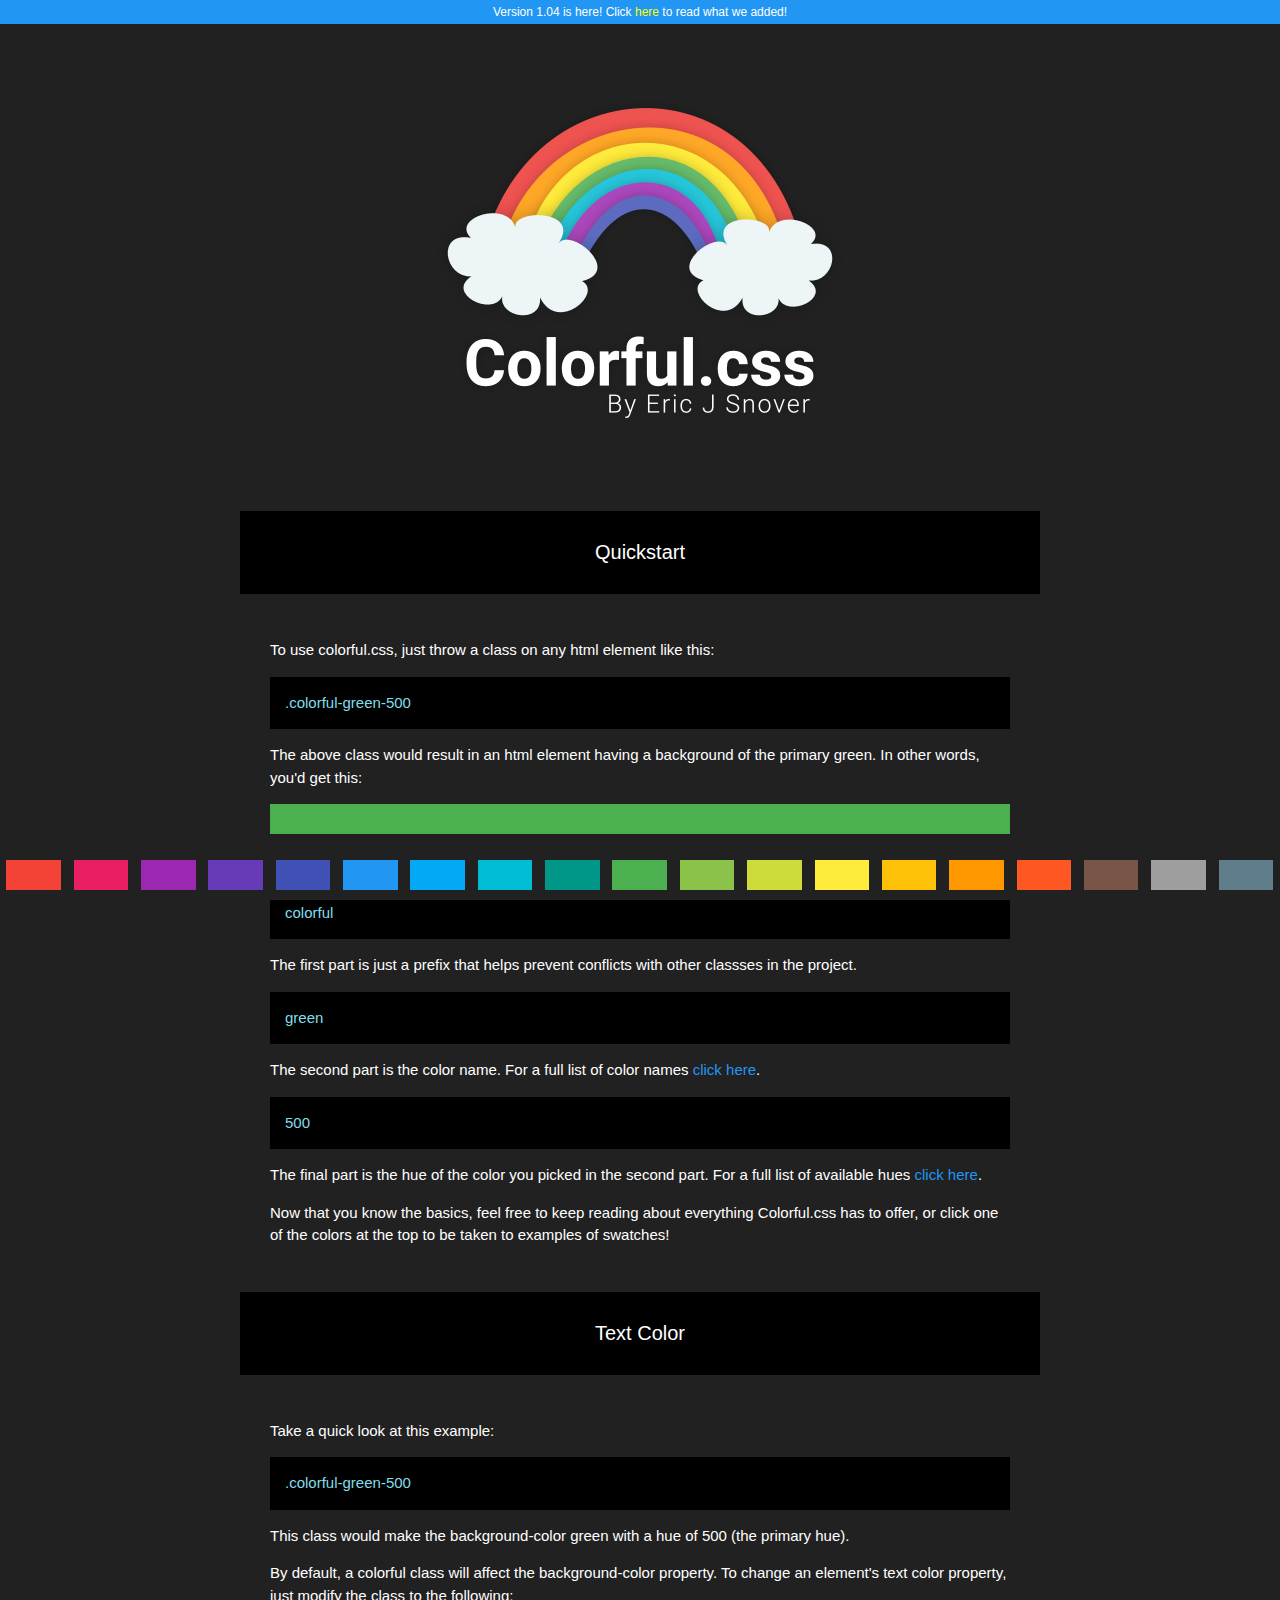
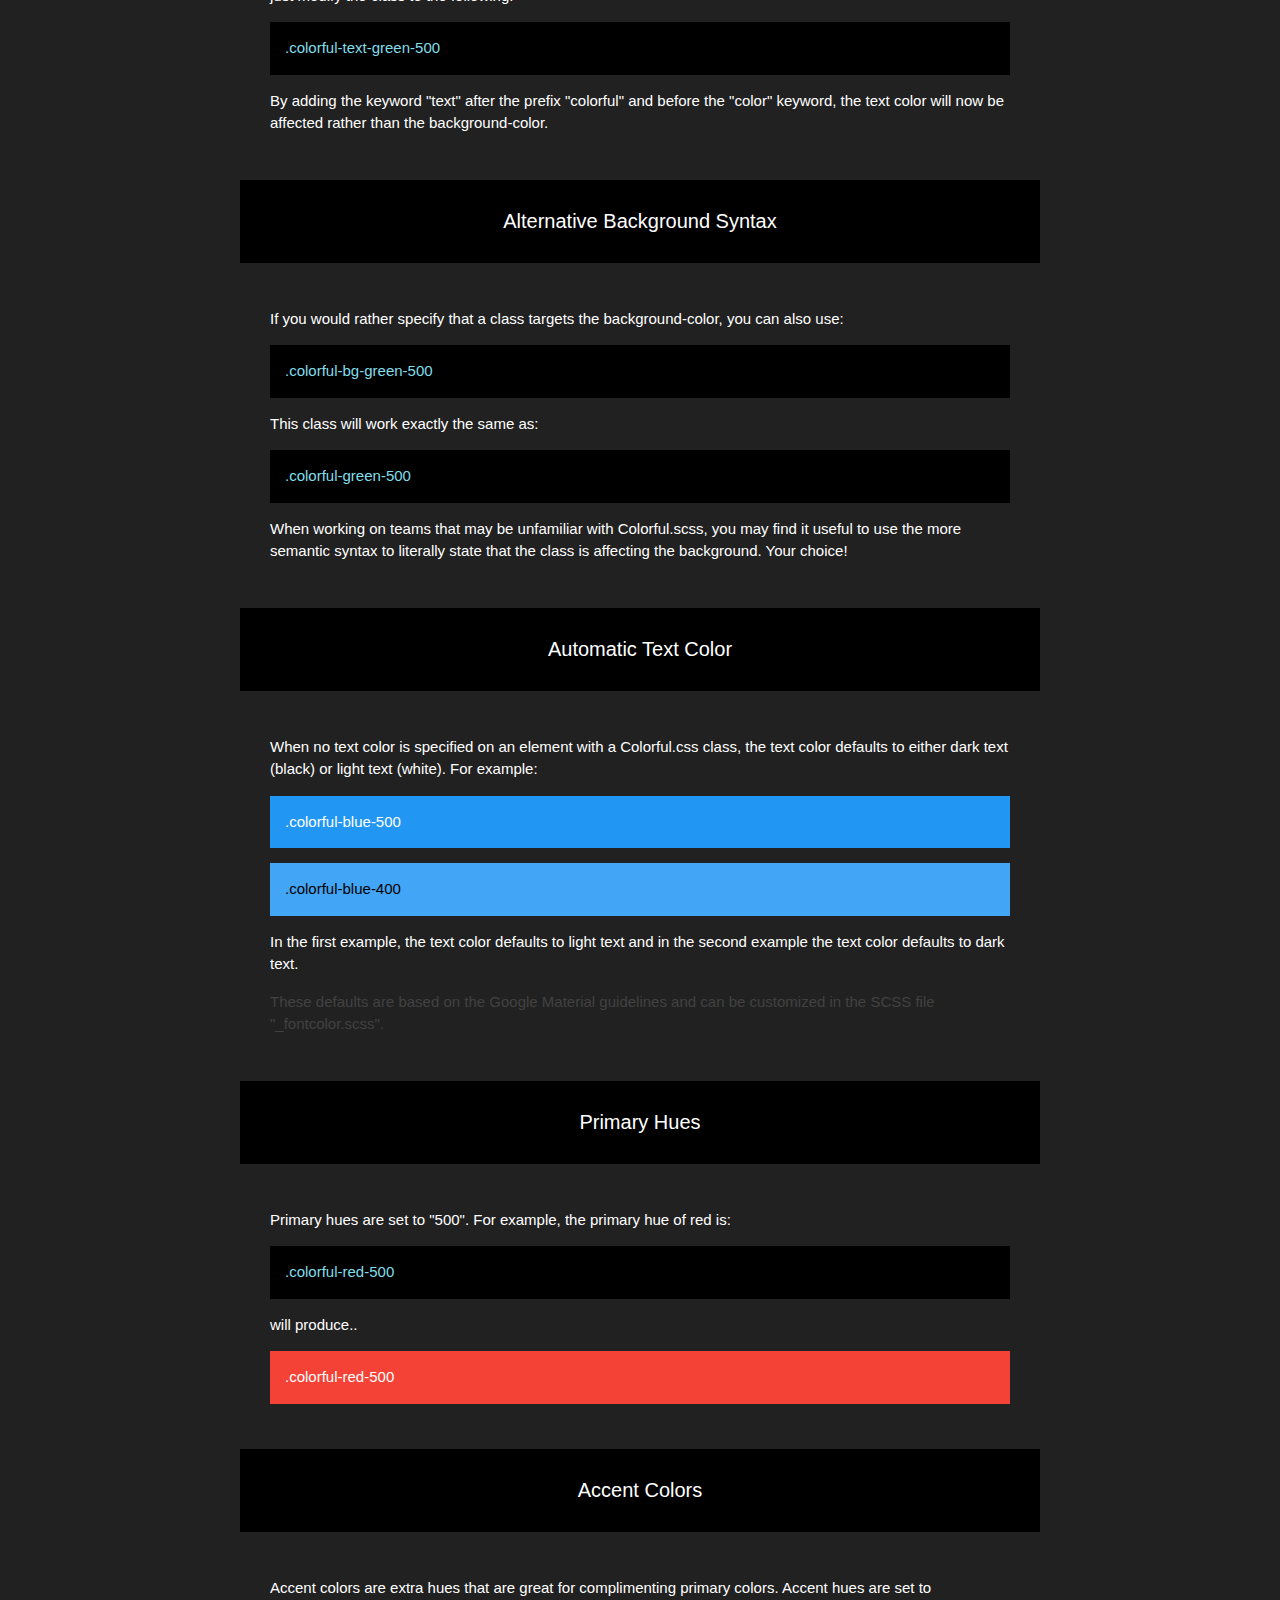
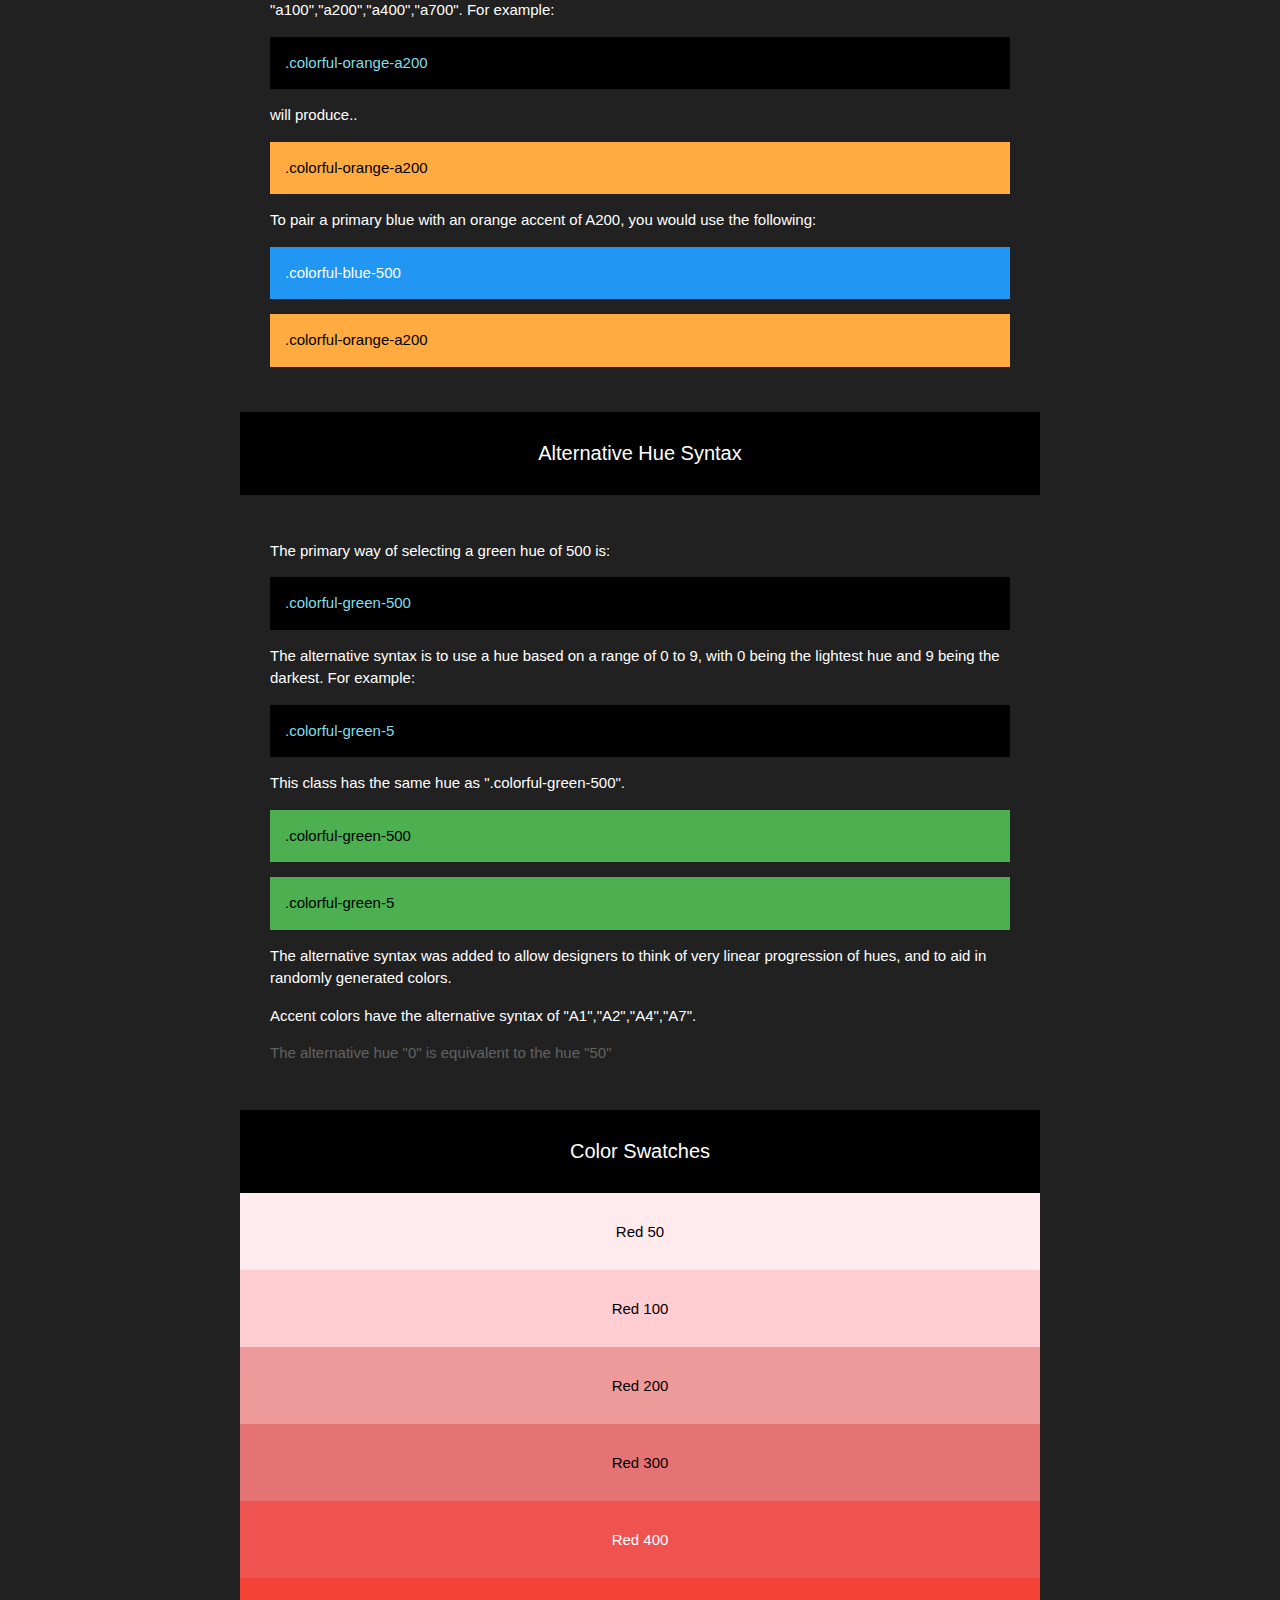
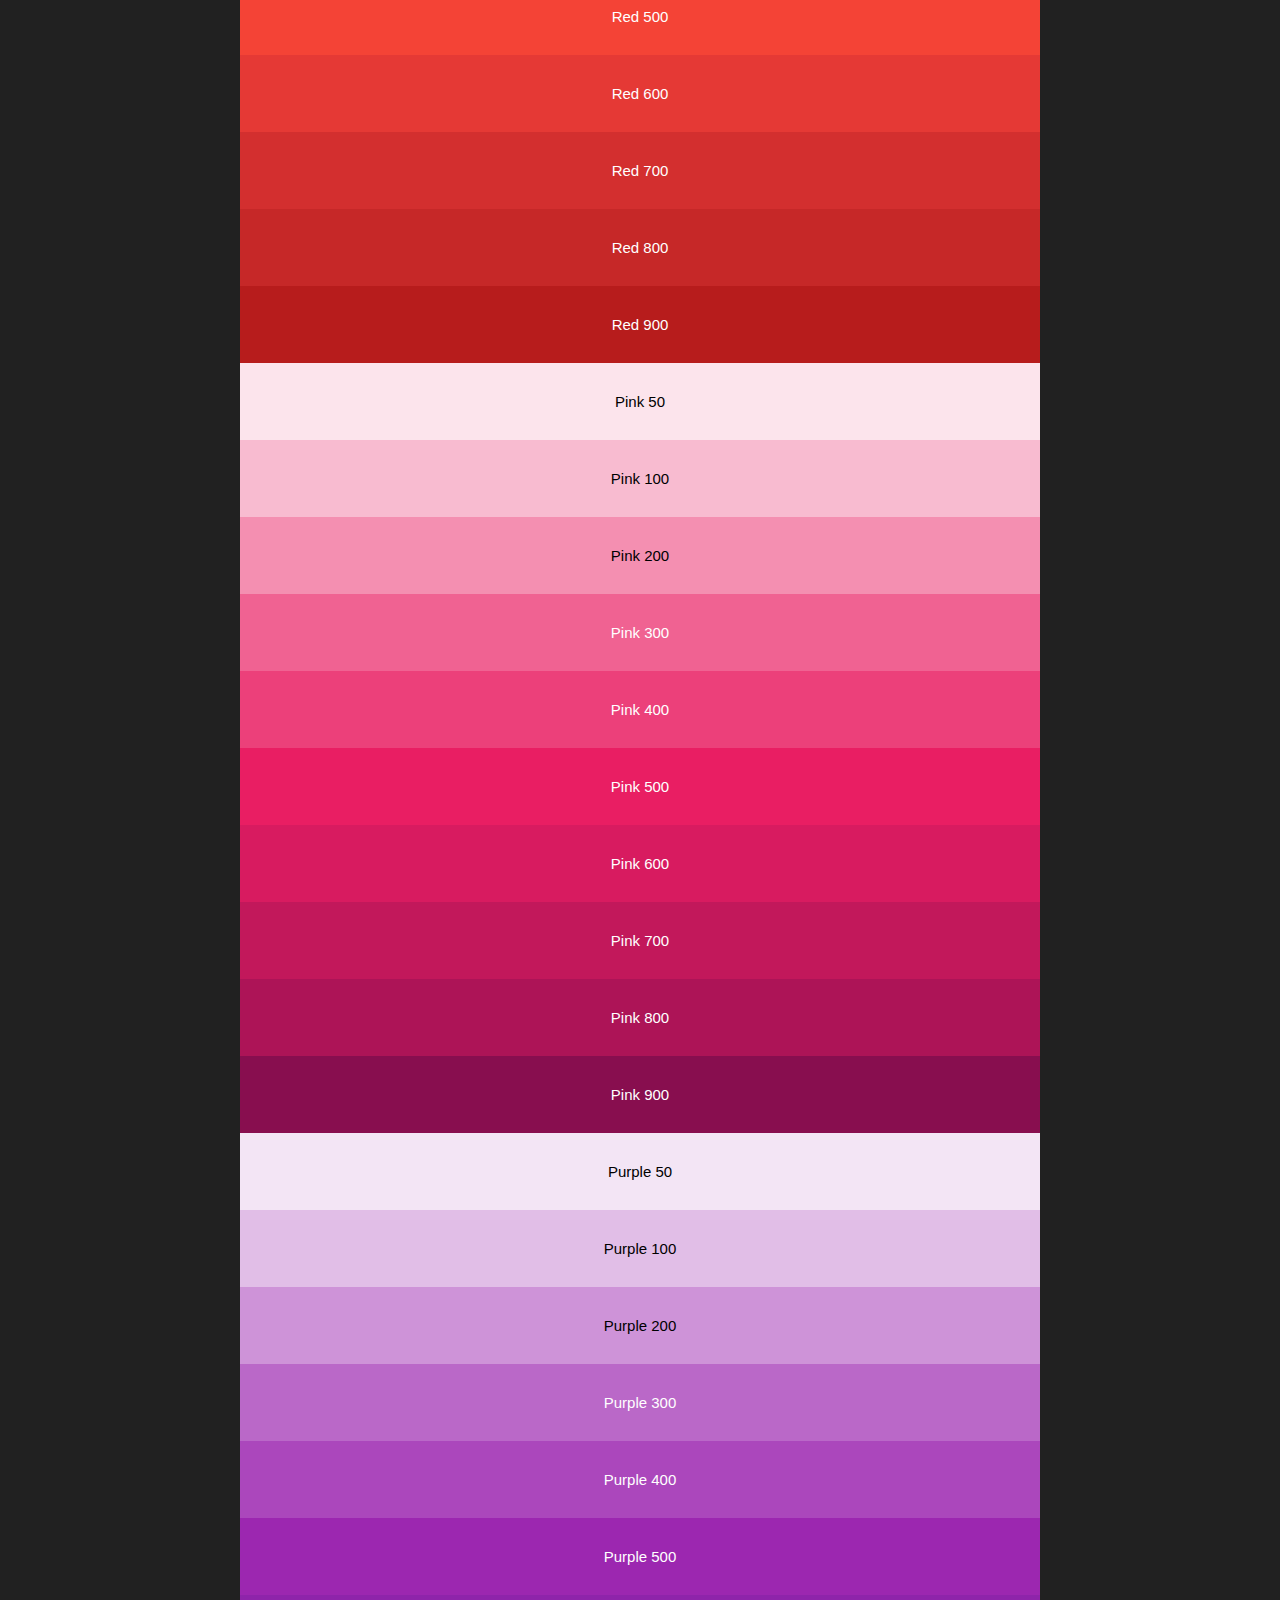
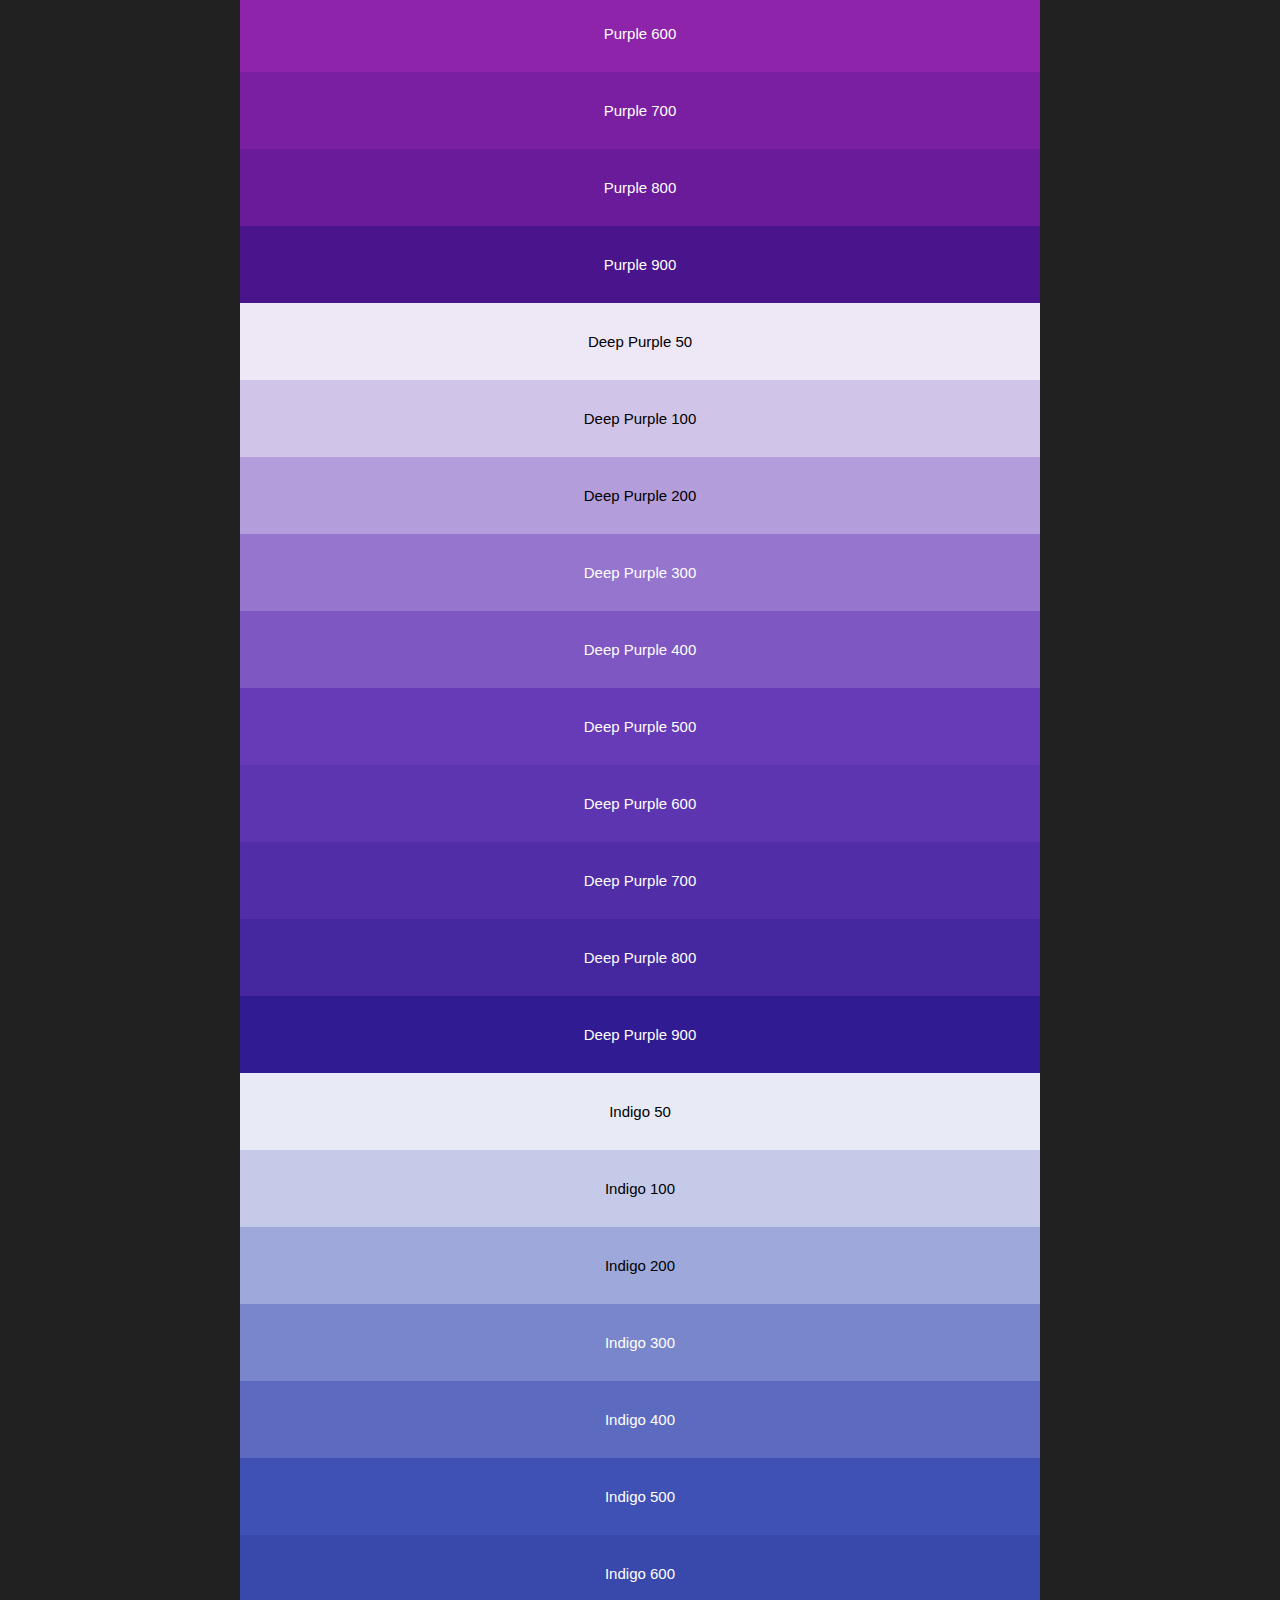
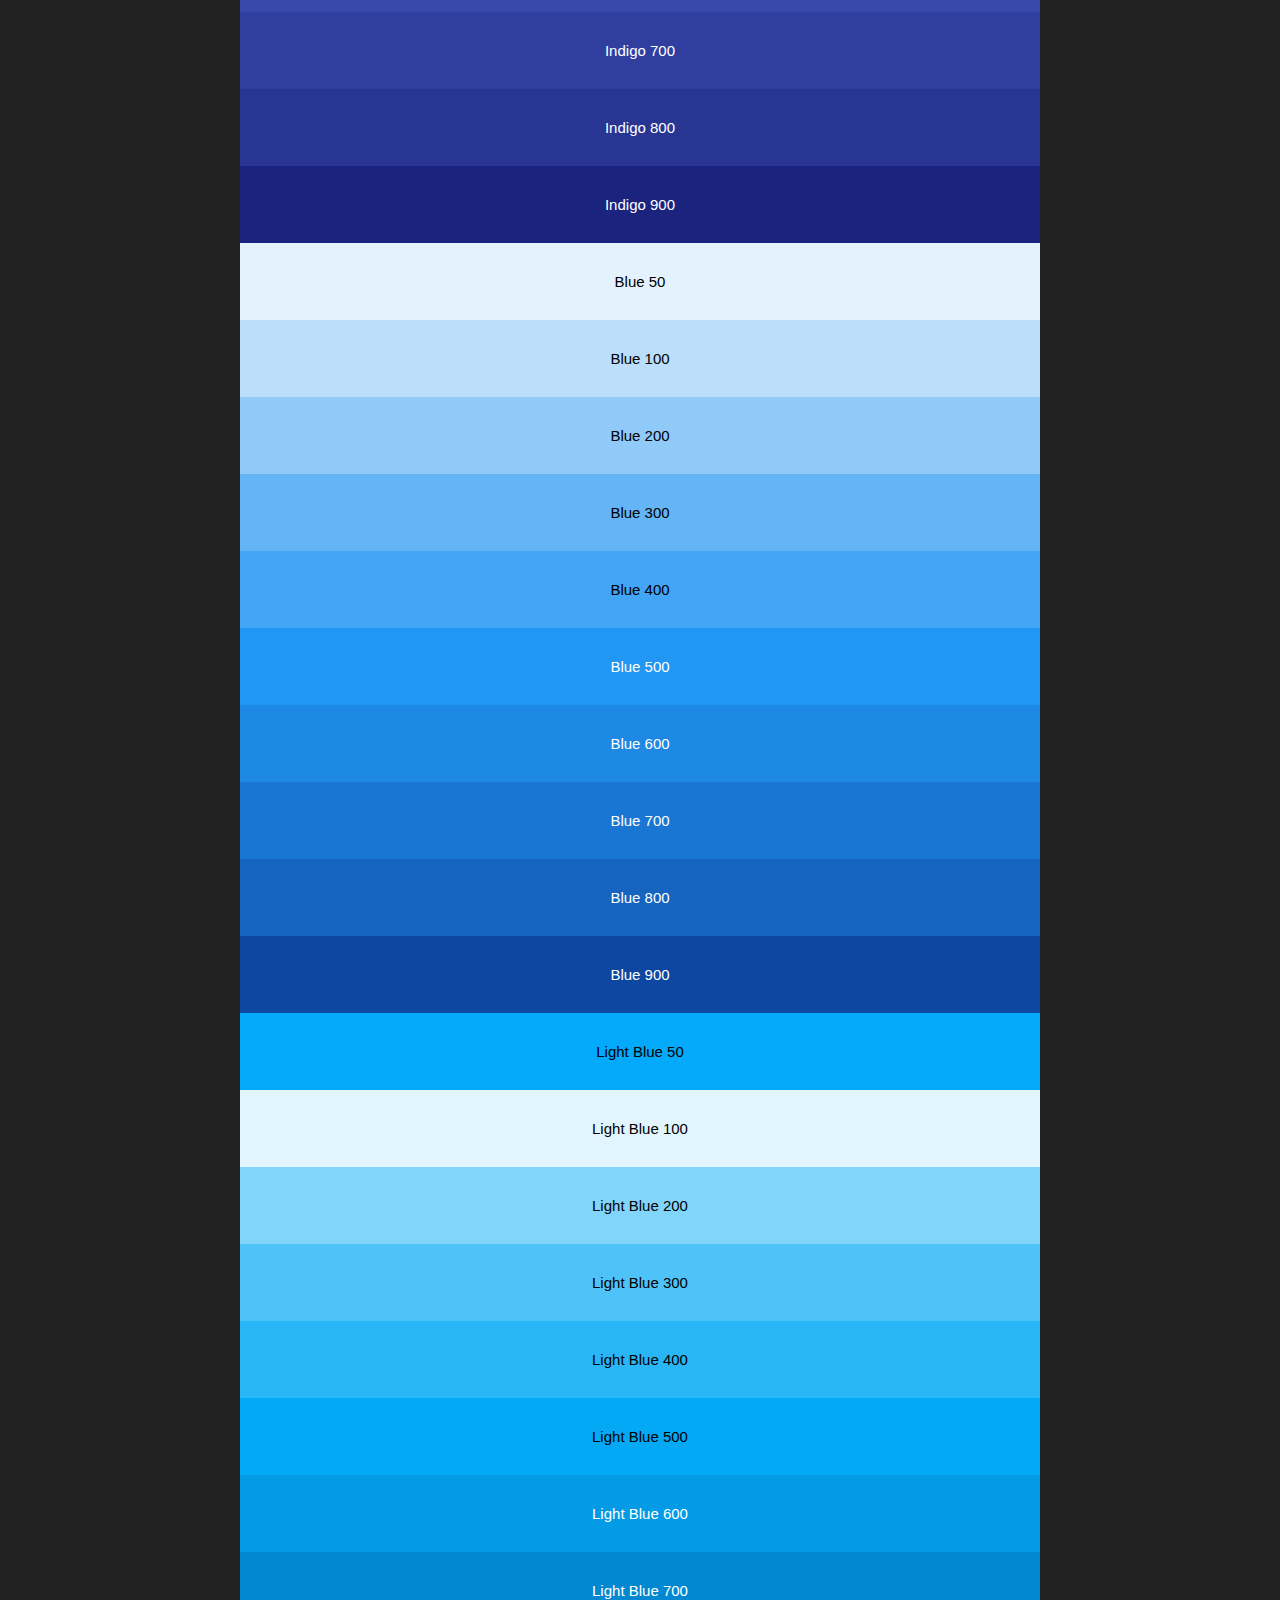
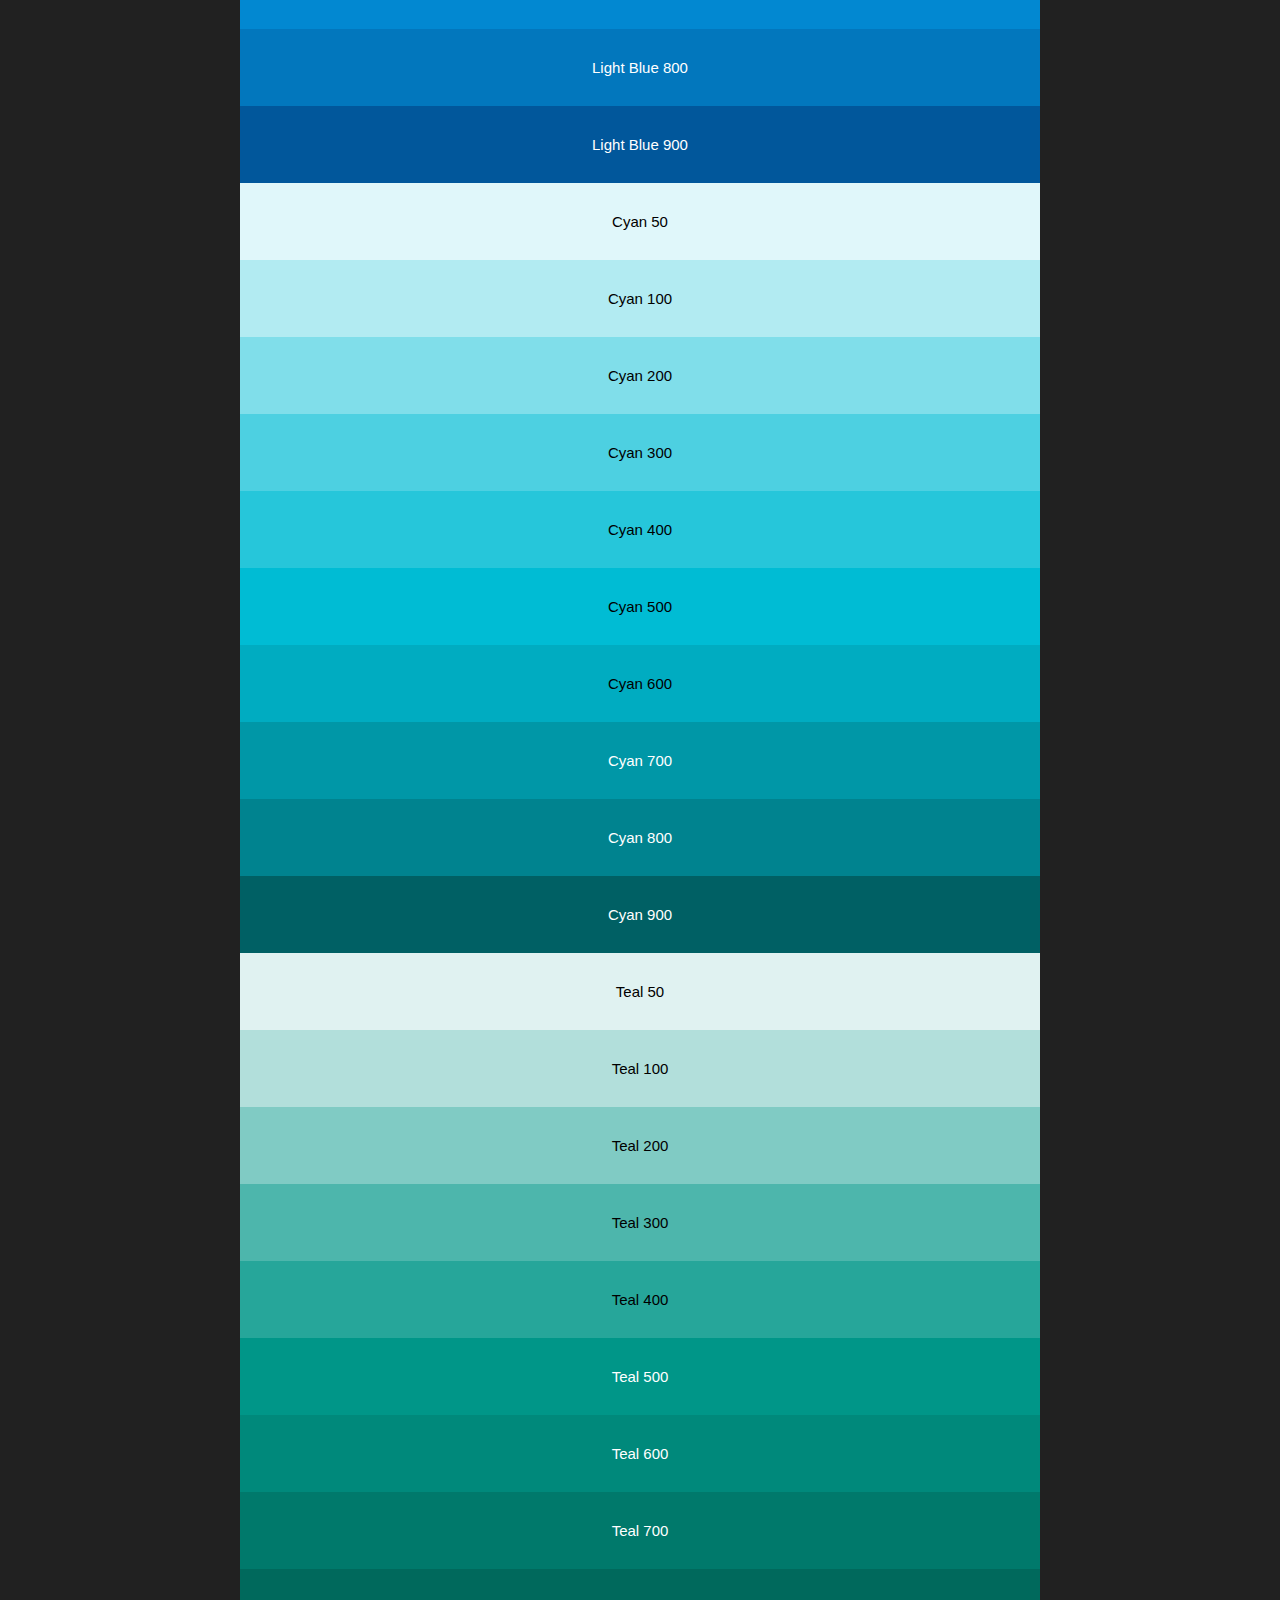
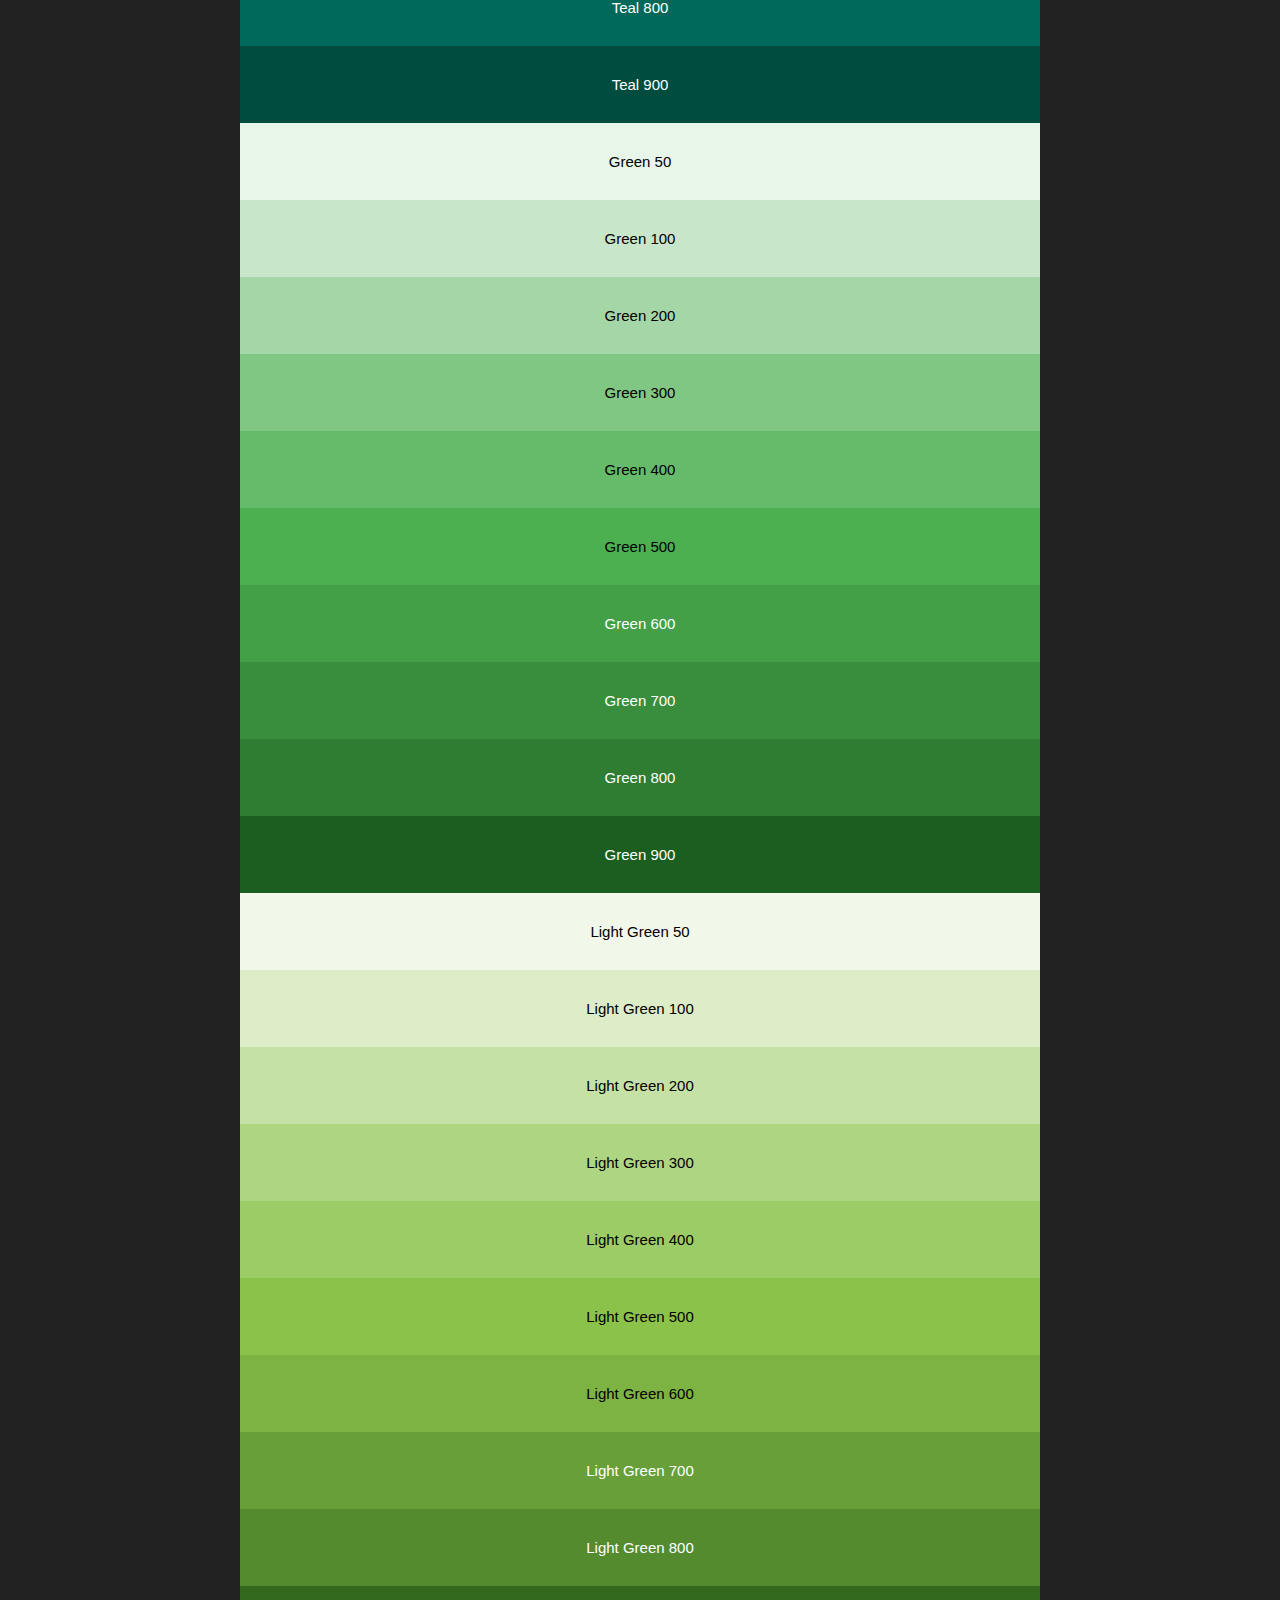
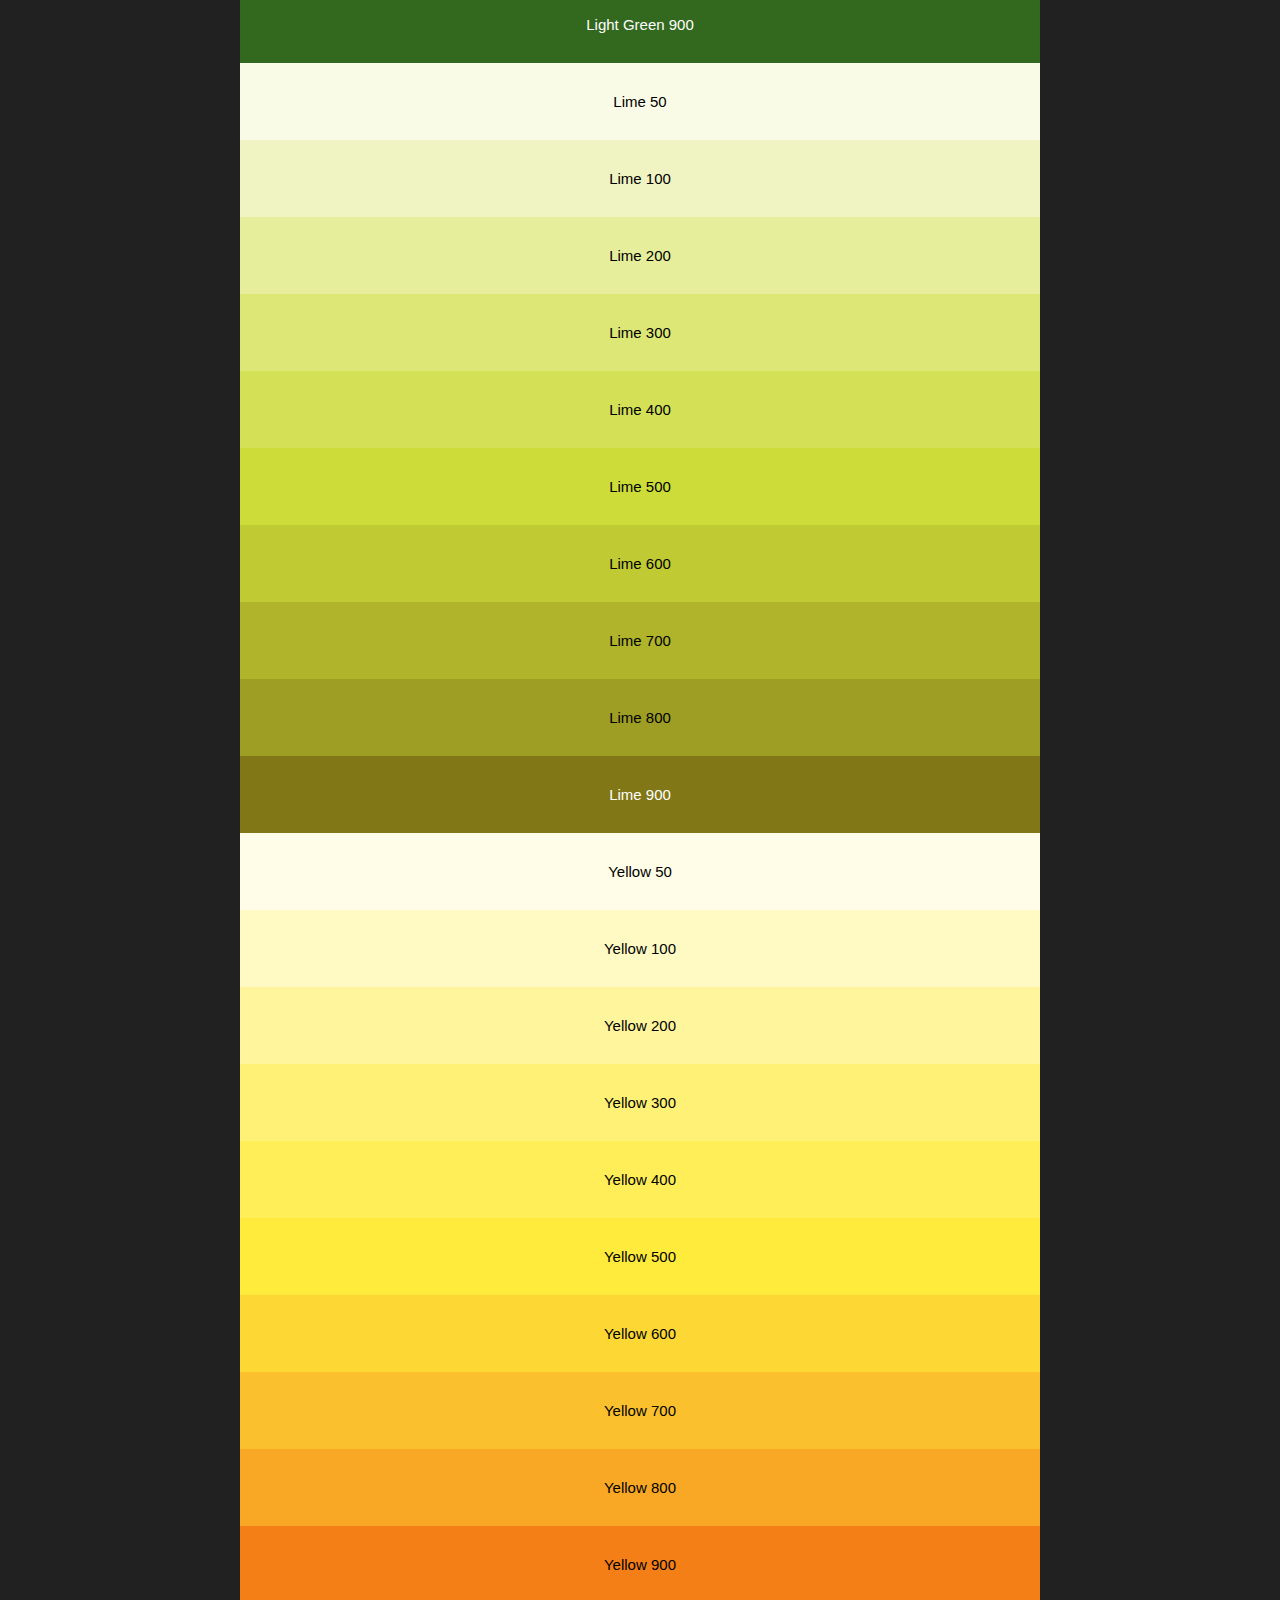
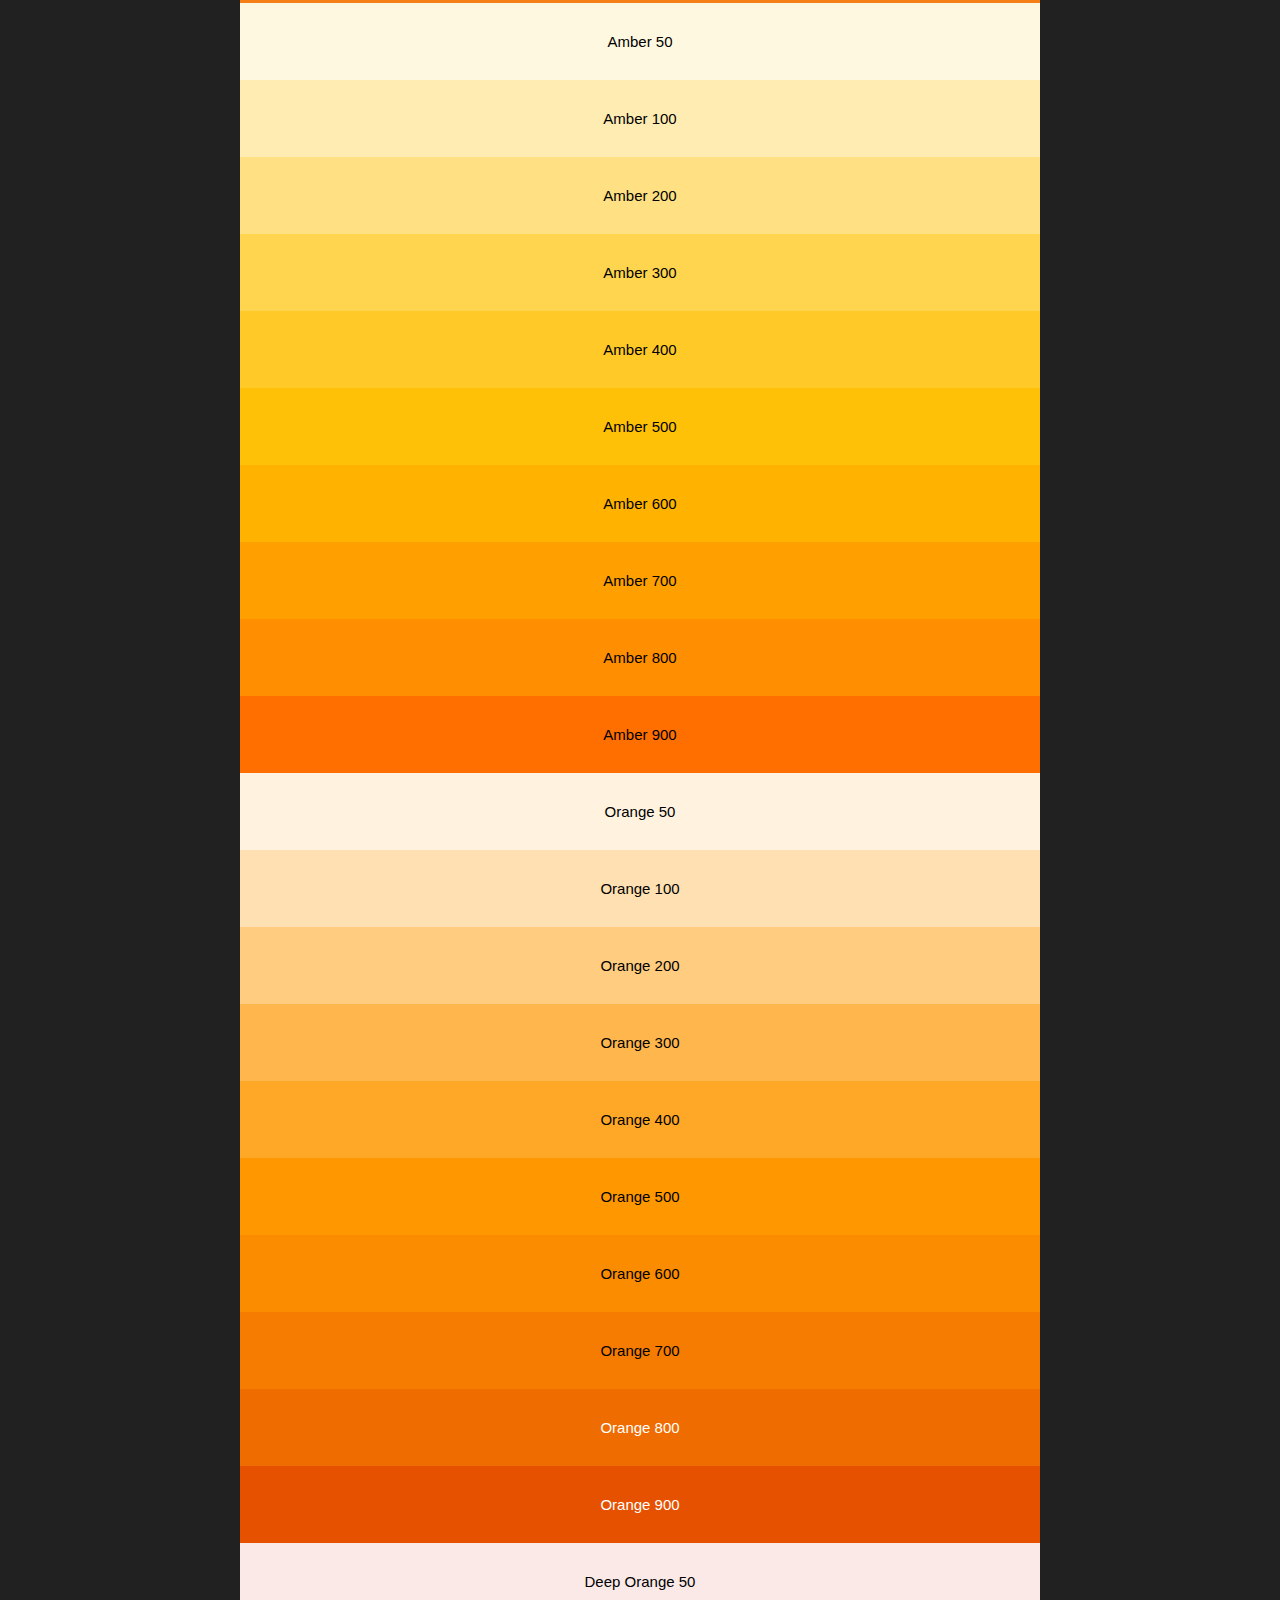
==== commit dbe99009: "Release v1.04" ====
--- a/index.html
+++ b/index.html
@@ -30,7 +30,7 @@
 	  }
 	  .box {
 		  width: 100%;
-		  padding: 35px;
+		  padding: 30px;
 		  text-align: center;
 		  font-size: 15px;
 		  text-transform: capitalize;
@@ -52,6 +52,19 @@
 	  }
 	  .box.instructions p.example {
 		  padding: 15px;
+	  }
+	  .changelogBanner {
+		position: fixed;
+		z-index: 99;
+		width: 100%;
+		height: auto;
+		text-align: center;
+		top: 0;
+		left: 0;
+		font-size: 12px;
+		line-height: 0;
+		padding: 0px 0;
+		cursor: pointer;
 	  }
 	  .fixed-link {
 		  position: fixed;
@@ -76,6 +89,11 @@
 
 </head>
 <body class='colorful-grey-900'>
+<br>
+
+<div class='changelogBanner colorful-blue-500'>
+	<p>Version 1.04 is here! Click <a href='#changelog' class='colorful-text-yellow-a2'>here</a> to read what we added!</p>
+</div>
 
 <div class='box'>
 	<img src='colorfulcss_logo.jpg'>
@@ -511,6 +529,28 @@
 <div class='box instructions'>
 	<p>Color variables are stored in "_variables.scss". By changing color keys under "Swatches" you can easily implement custom palettes without changing the HTML markup. This file also contains the variables that determine the dark and light text color defaults.</p>
 </div>
+<a name='changelog'></a>
+<div class='box header colorful-black'>
+	Change Log
+</div>
+
+
+<div class='box instructions'>
+<ul>
+	<li>1.04</li>
+
+		<ul>
+			<li>Palettes are now more customizable than ever! Just duplicate a palette template and you can instantly customize all colors and the default text color (light or dark).</li>
+		</ul>
+
+	<li>1.03</li>
+
+		<ul>
+			<li>Finalized the directory structure</li>
+		</ul>
+
+</ul>
+</div>
 
 <div class='box header colorful-black'>
 	License
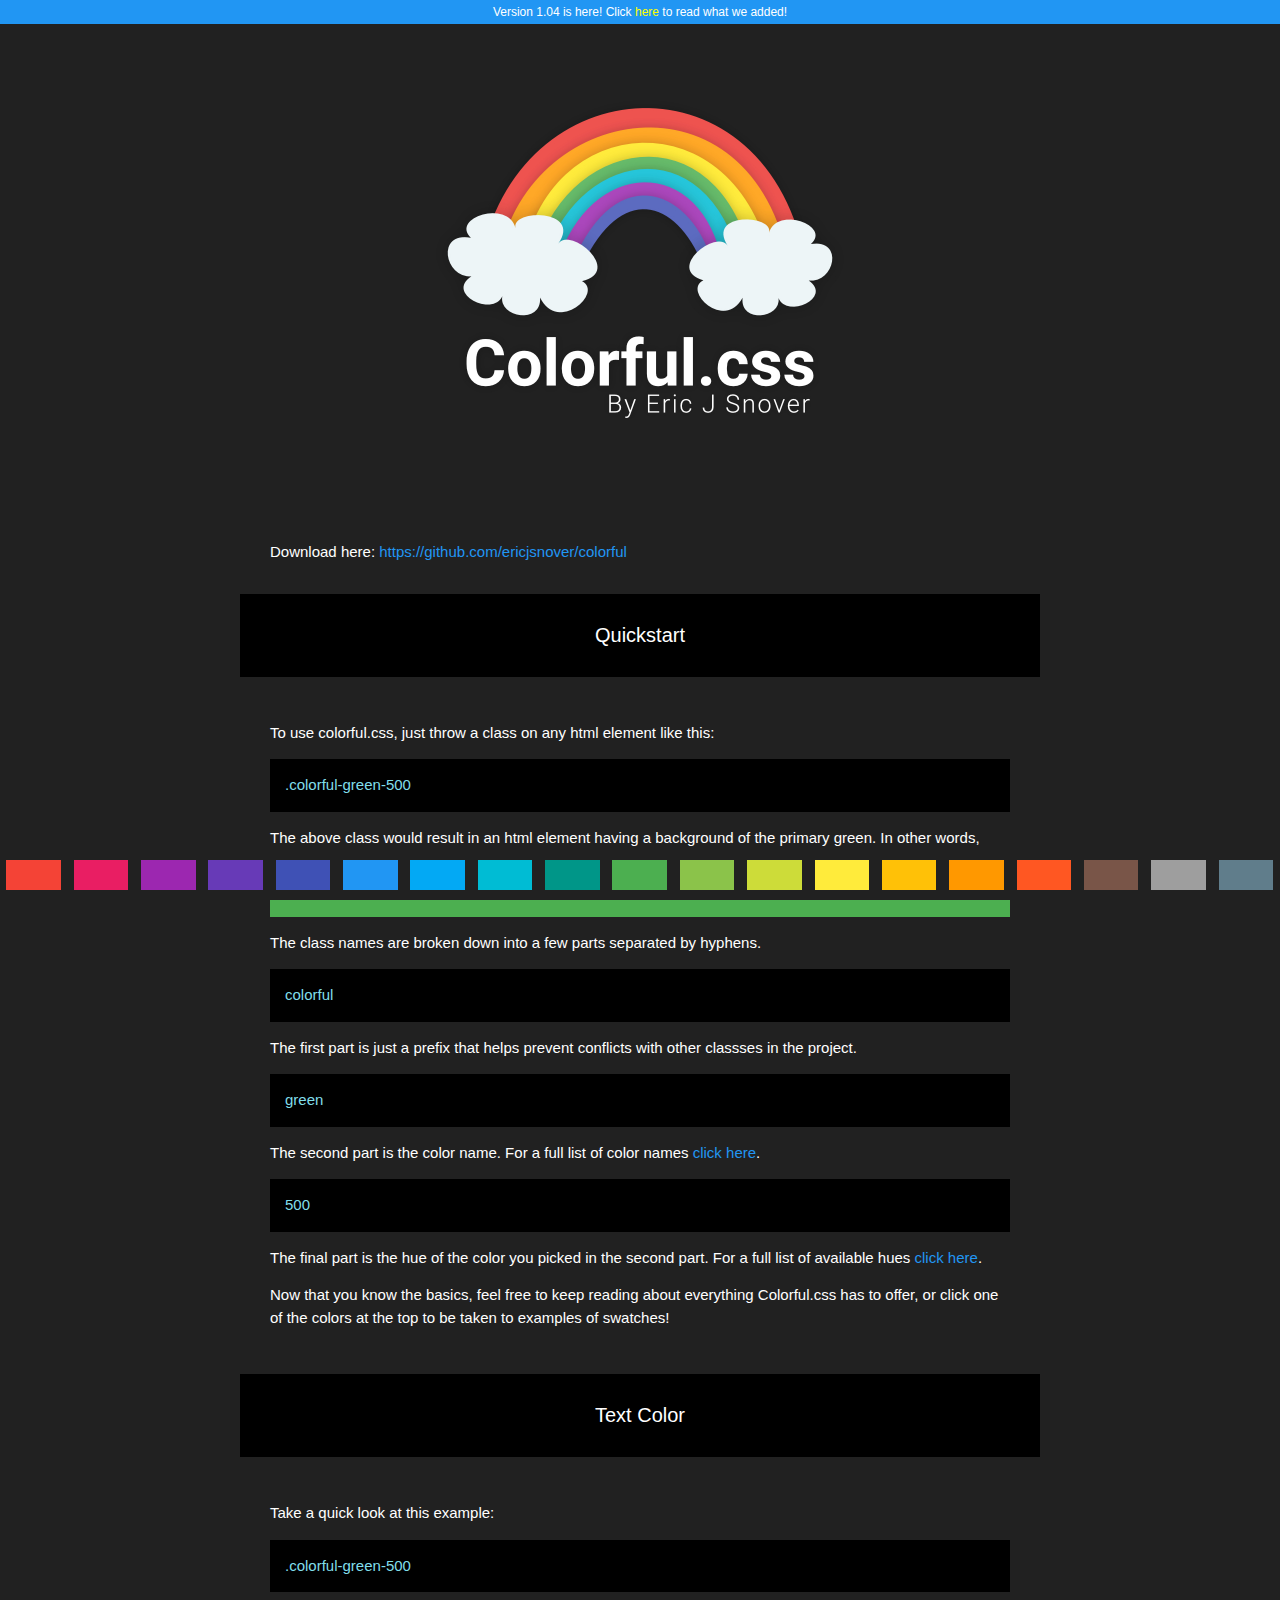
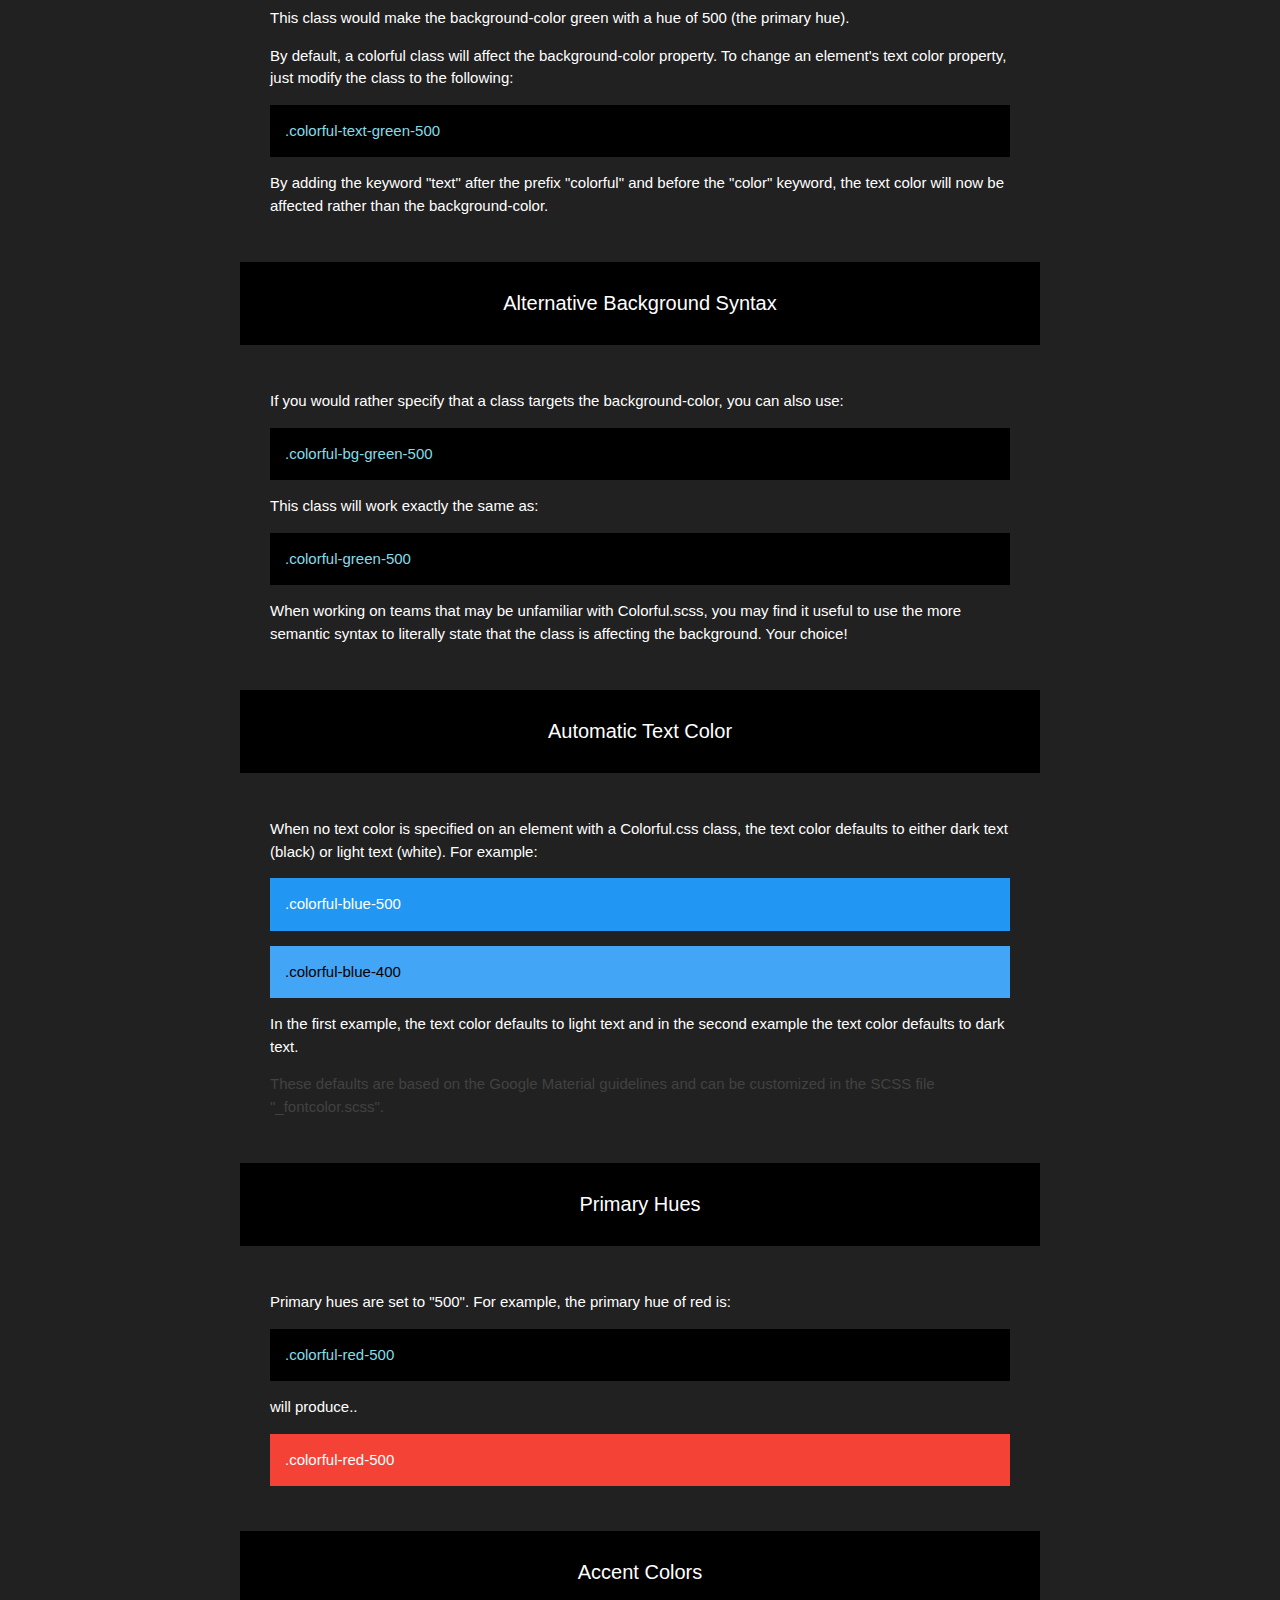
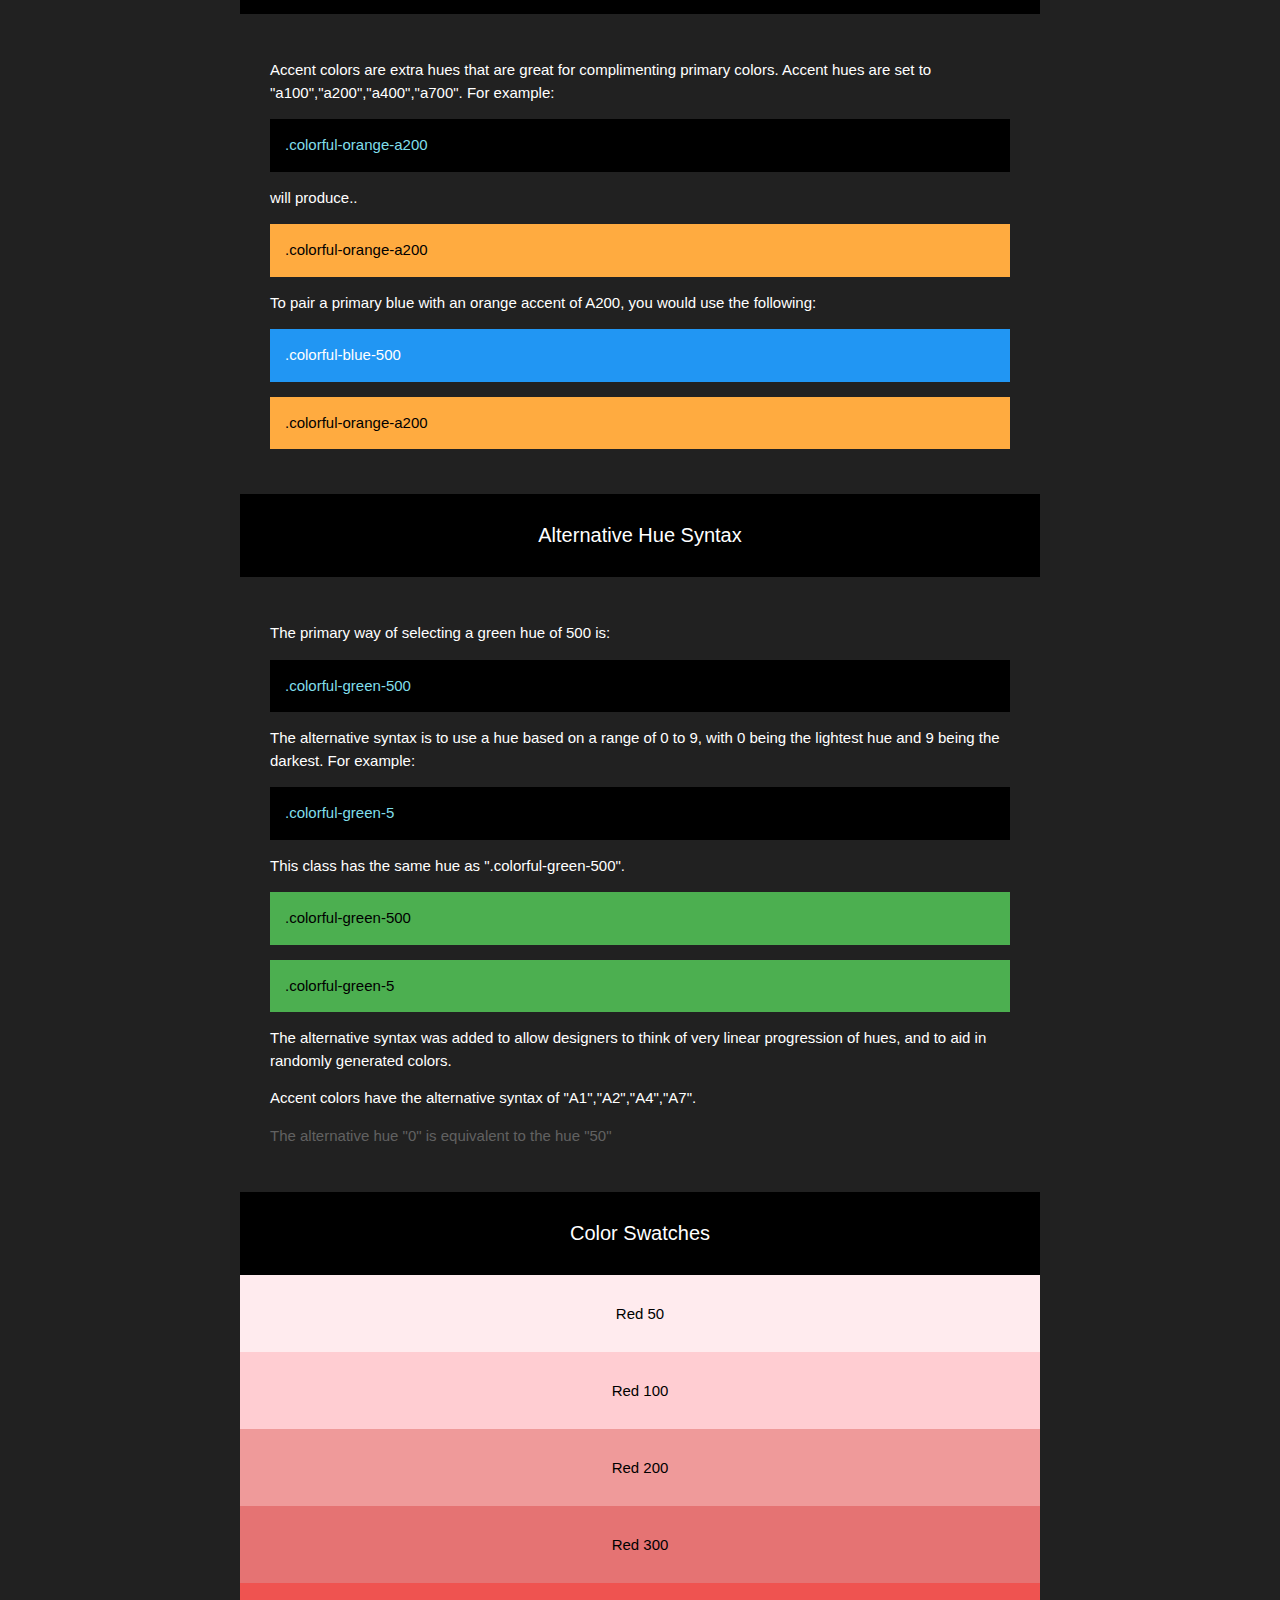
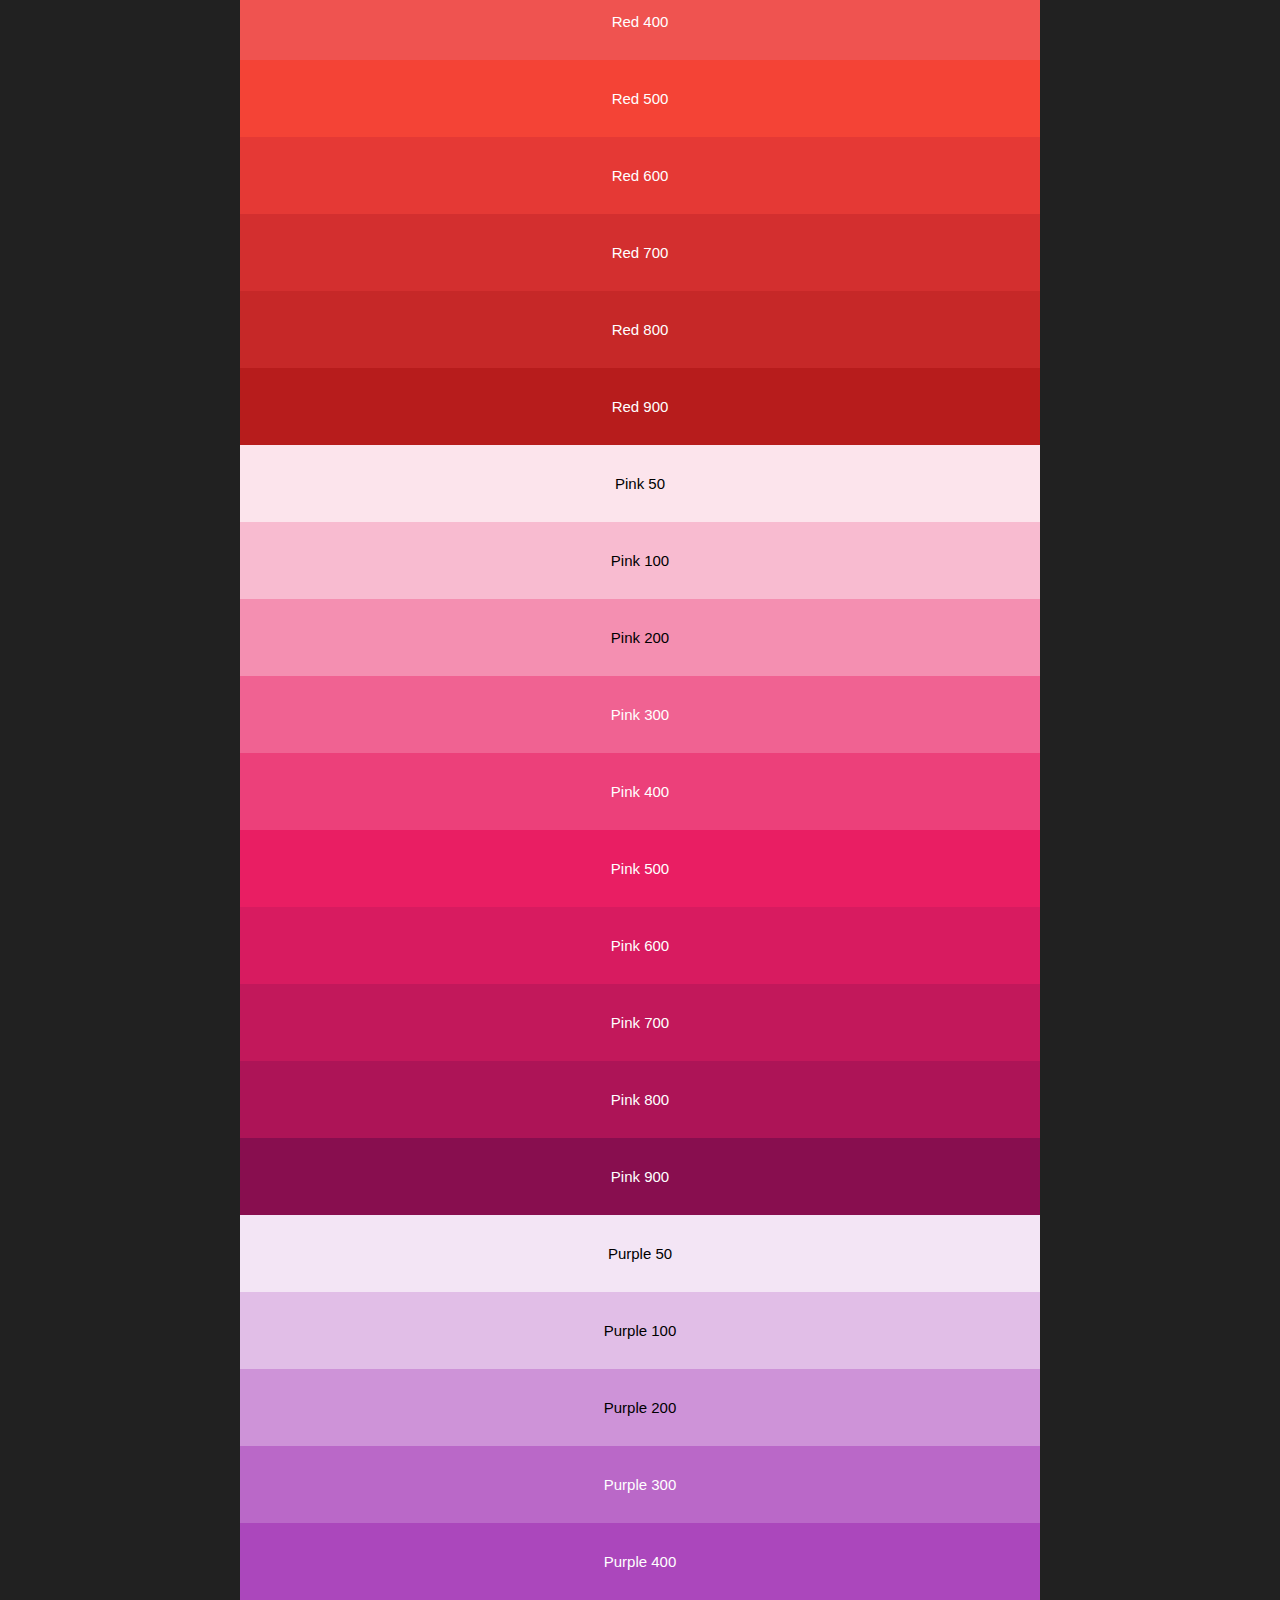
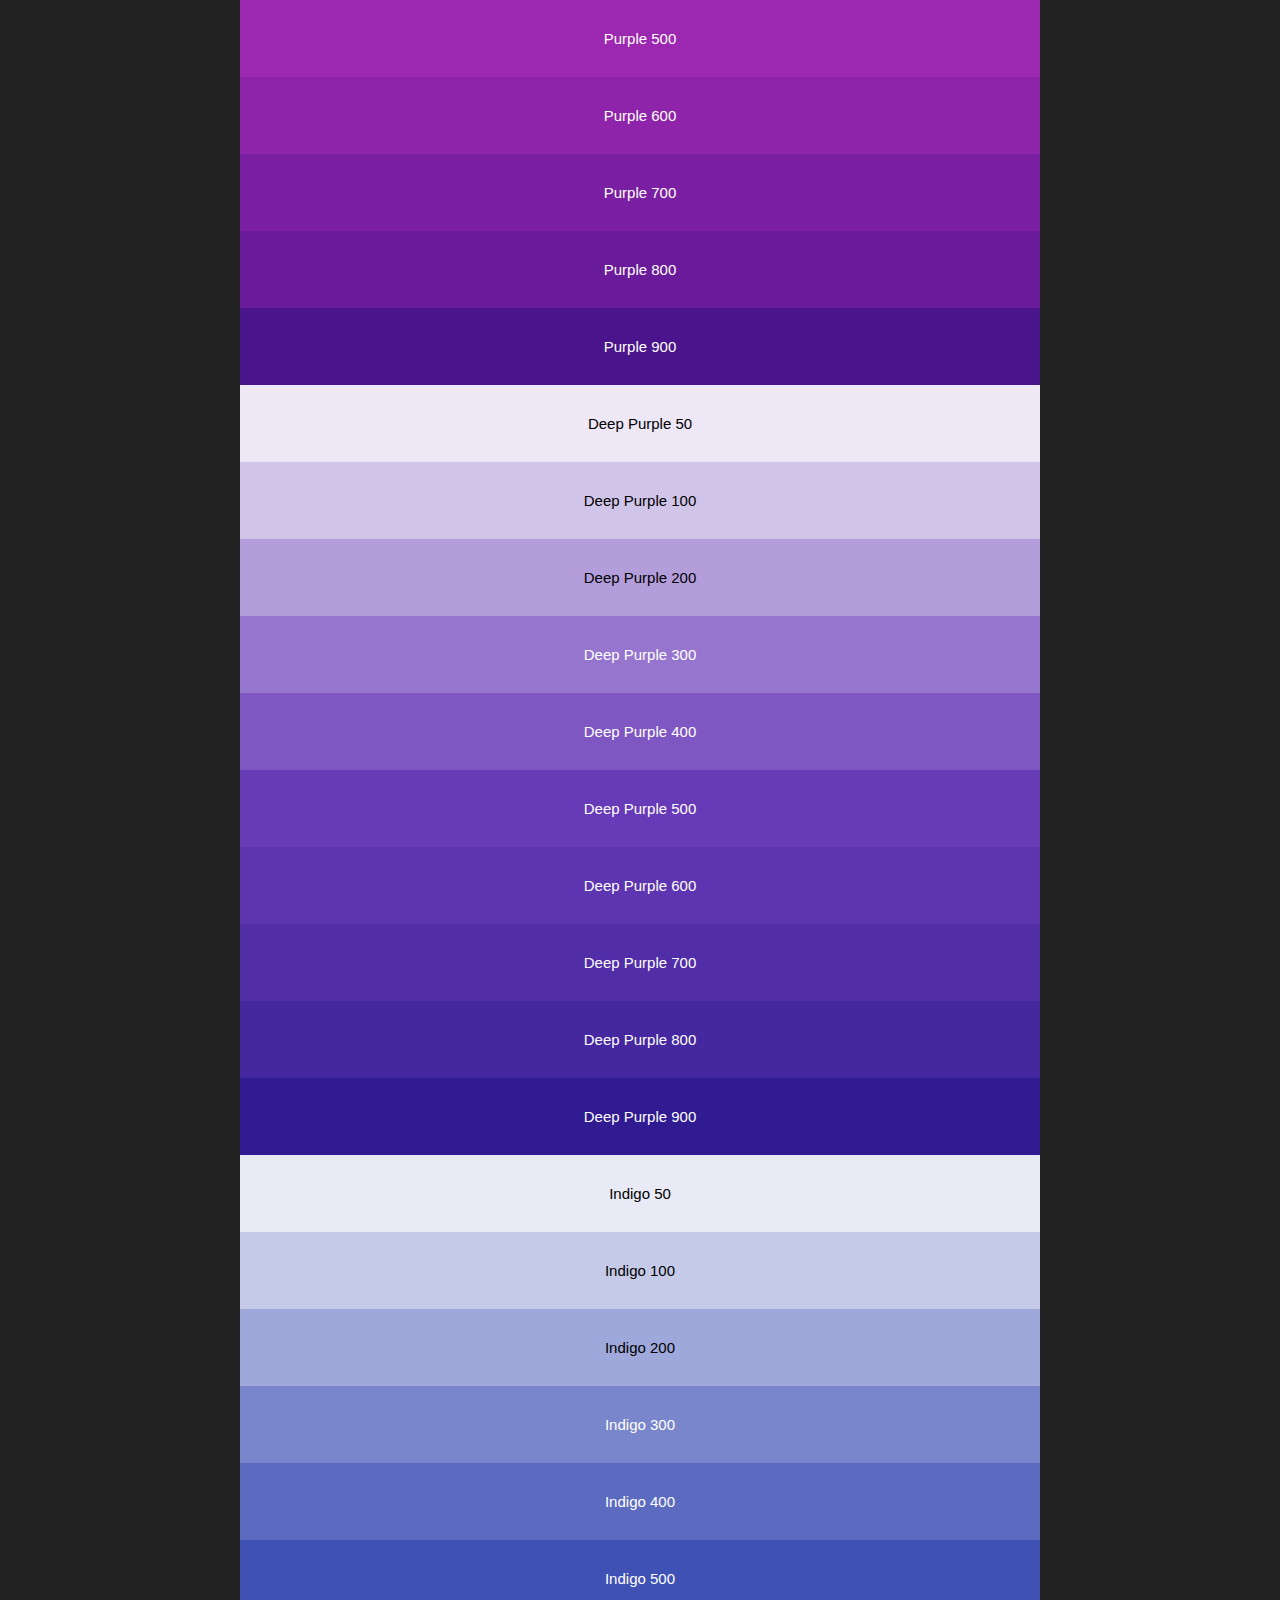
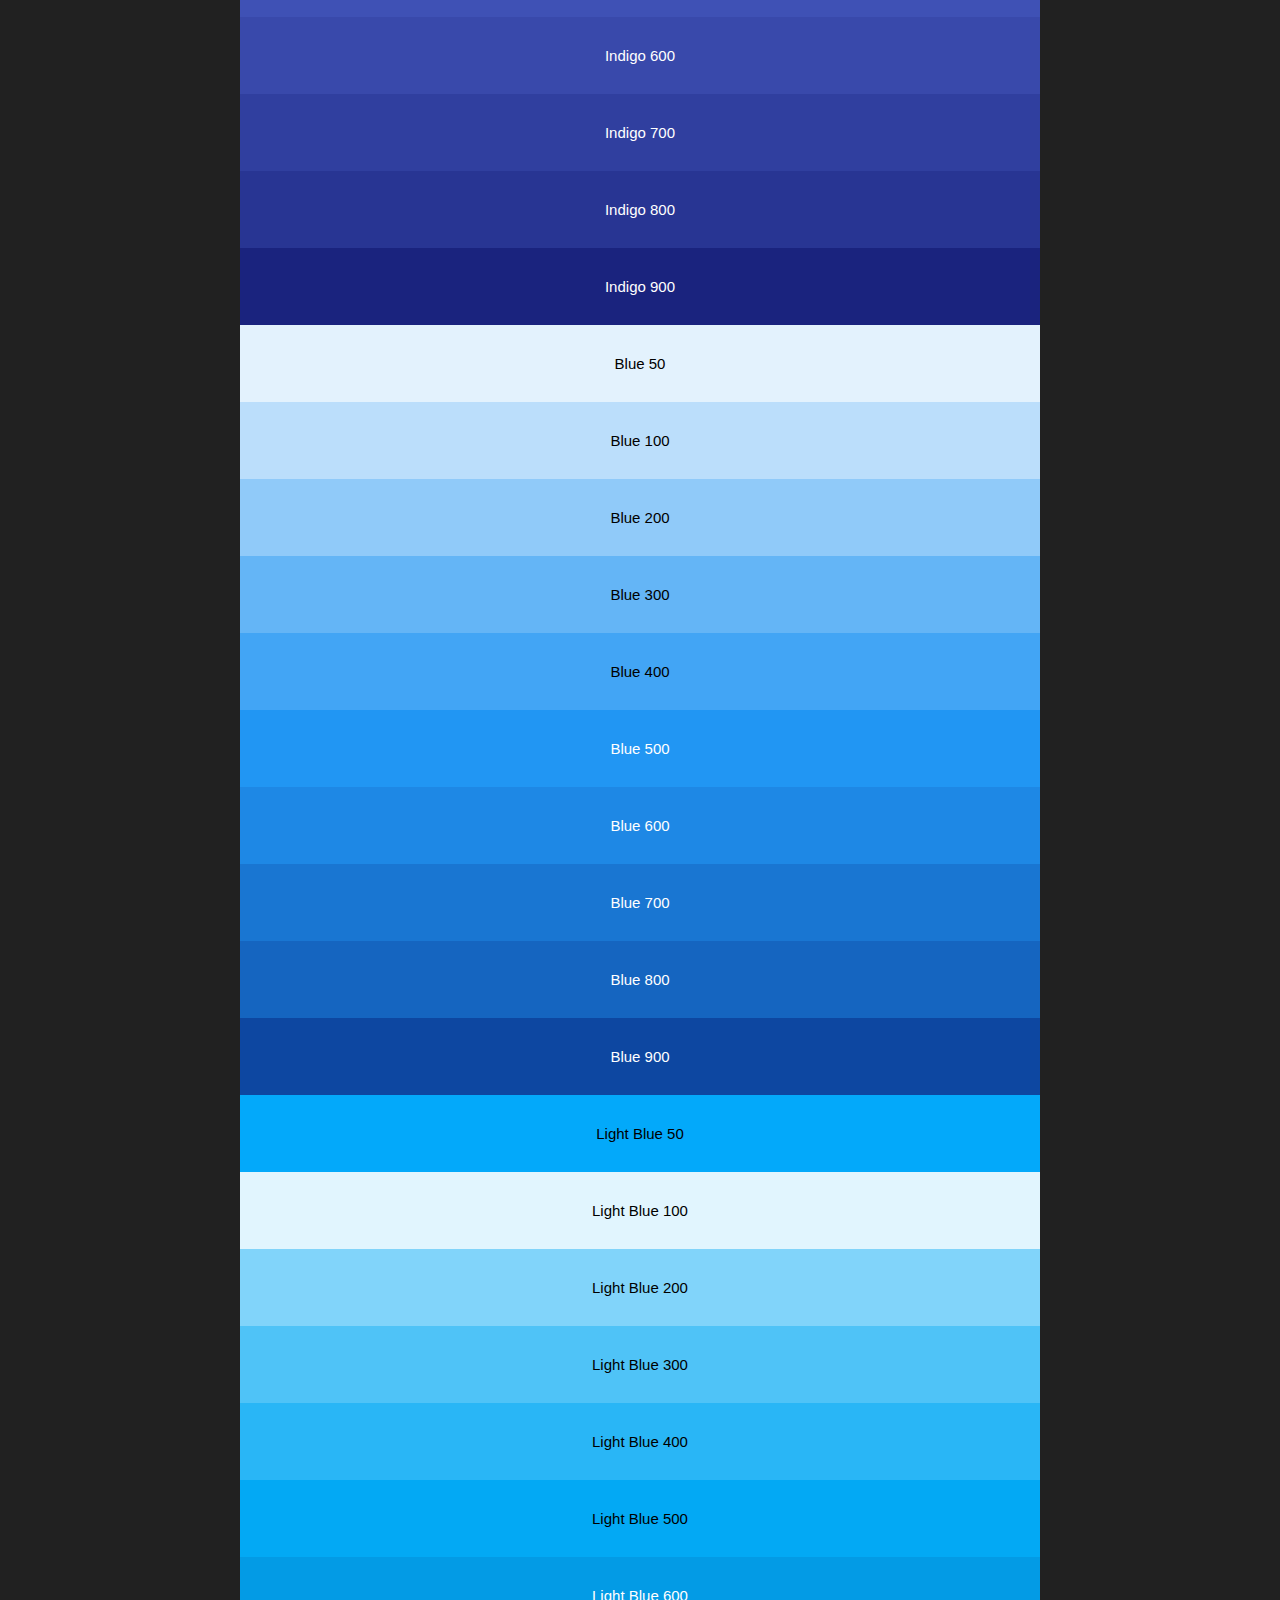
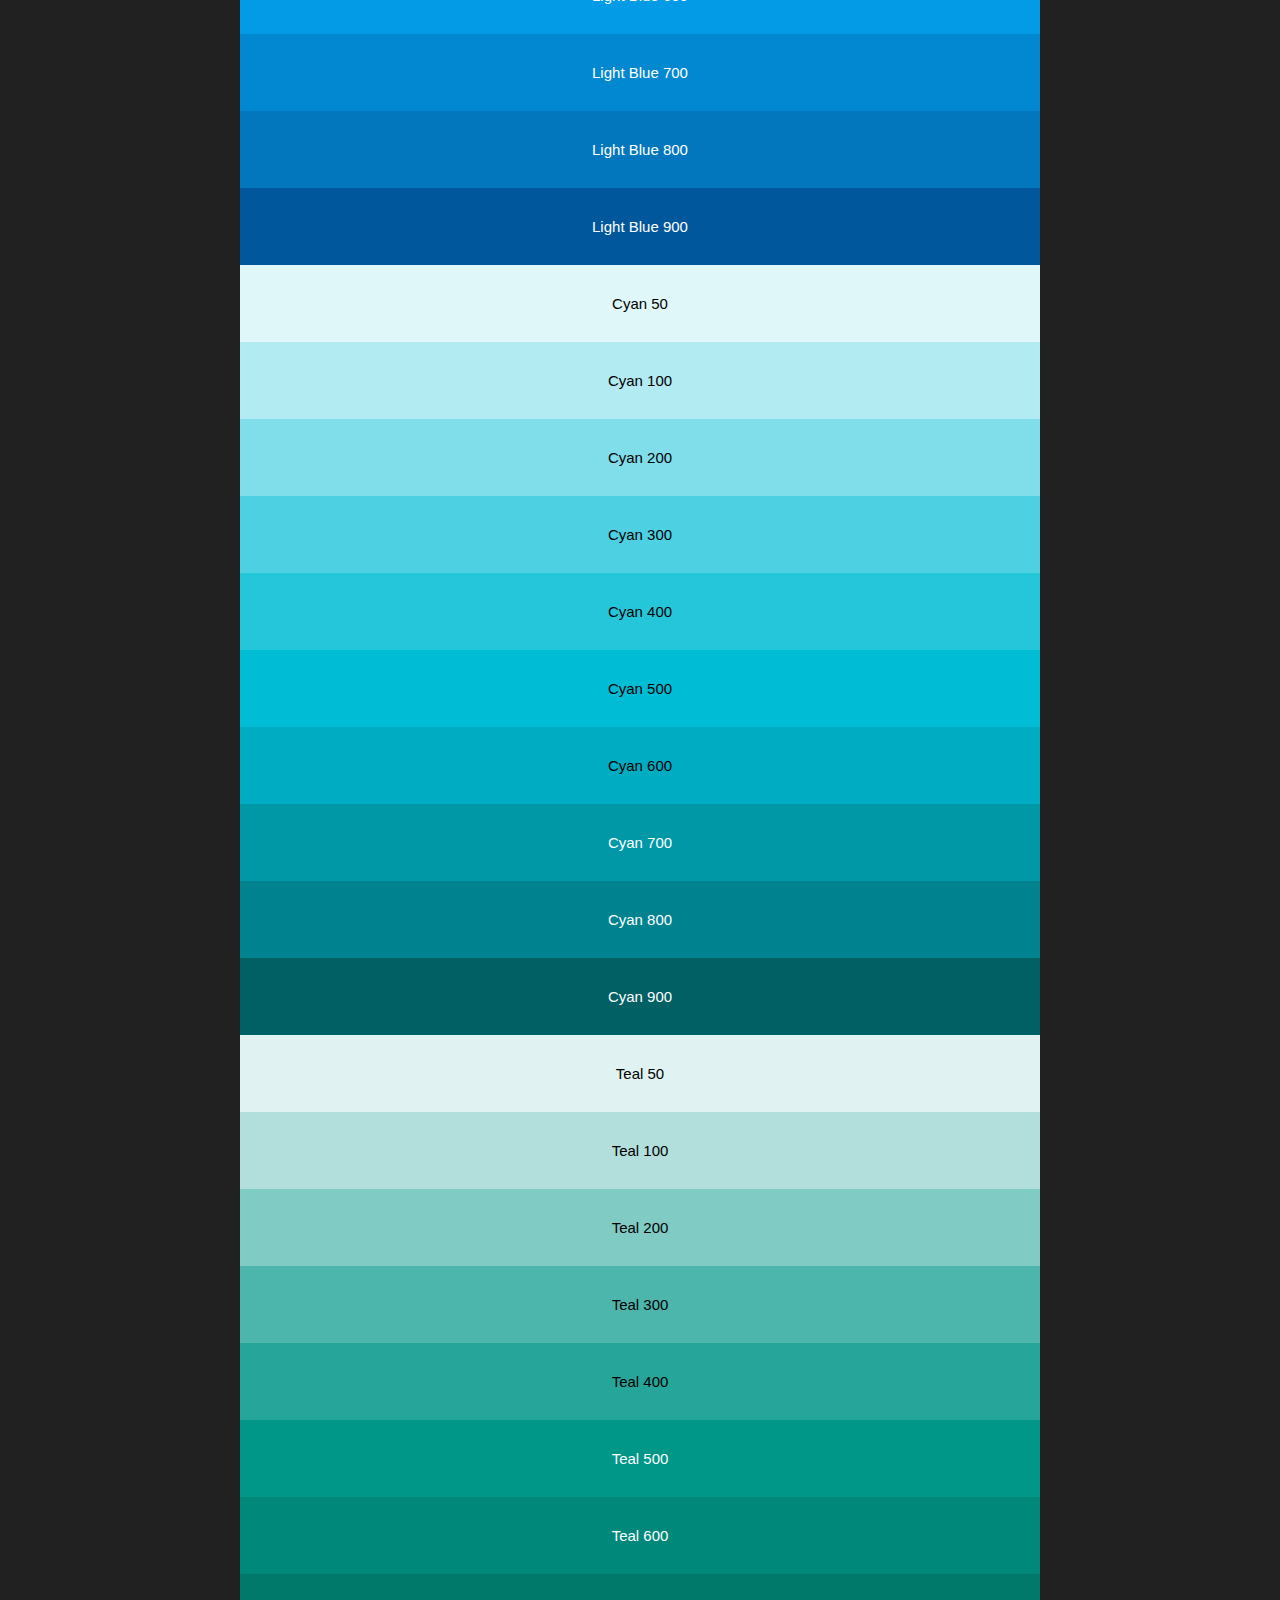
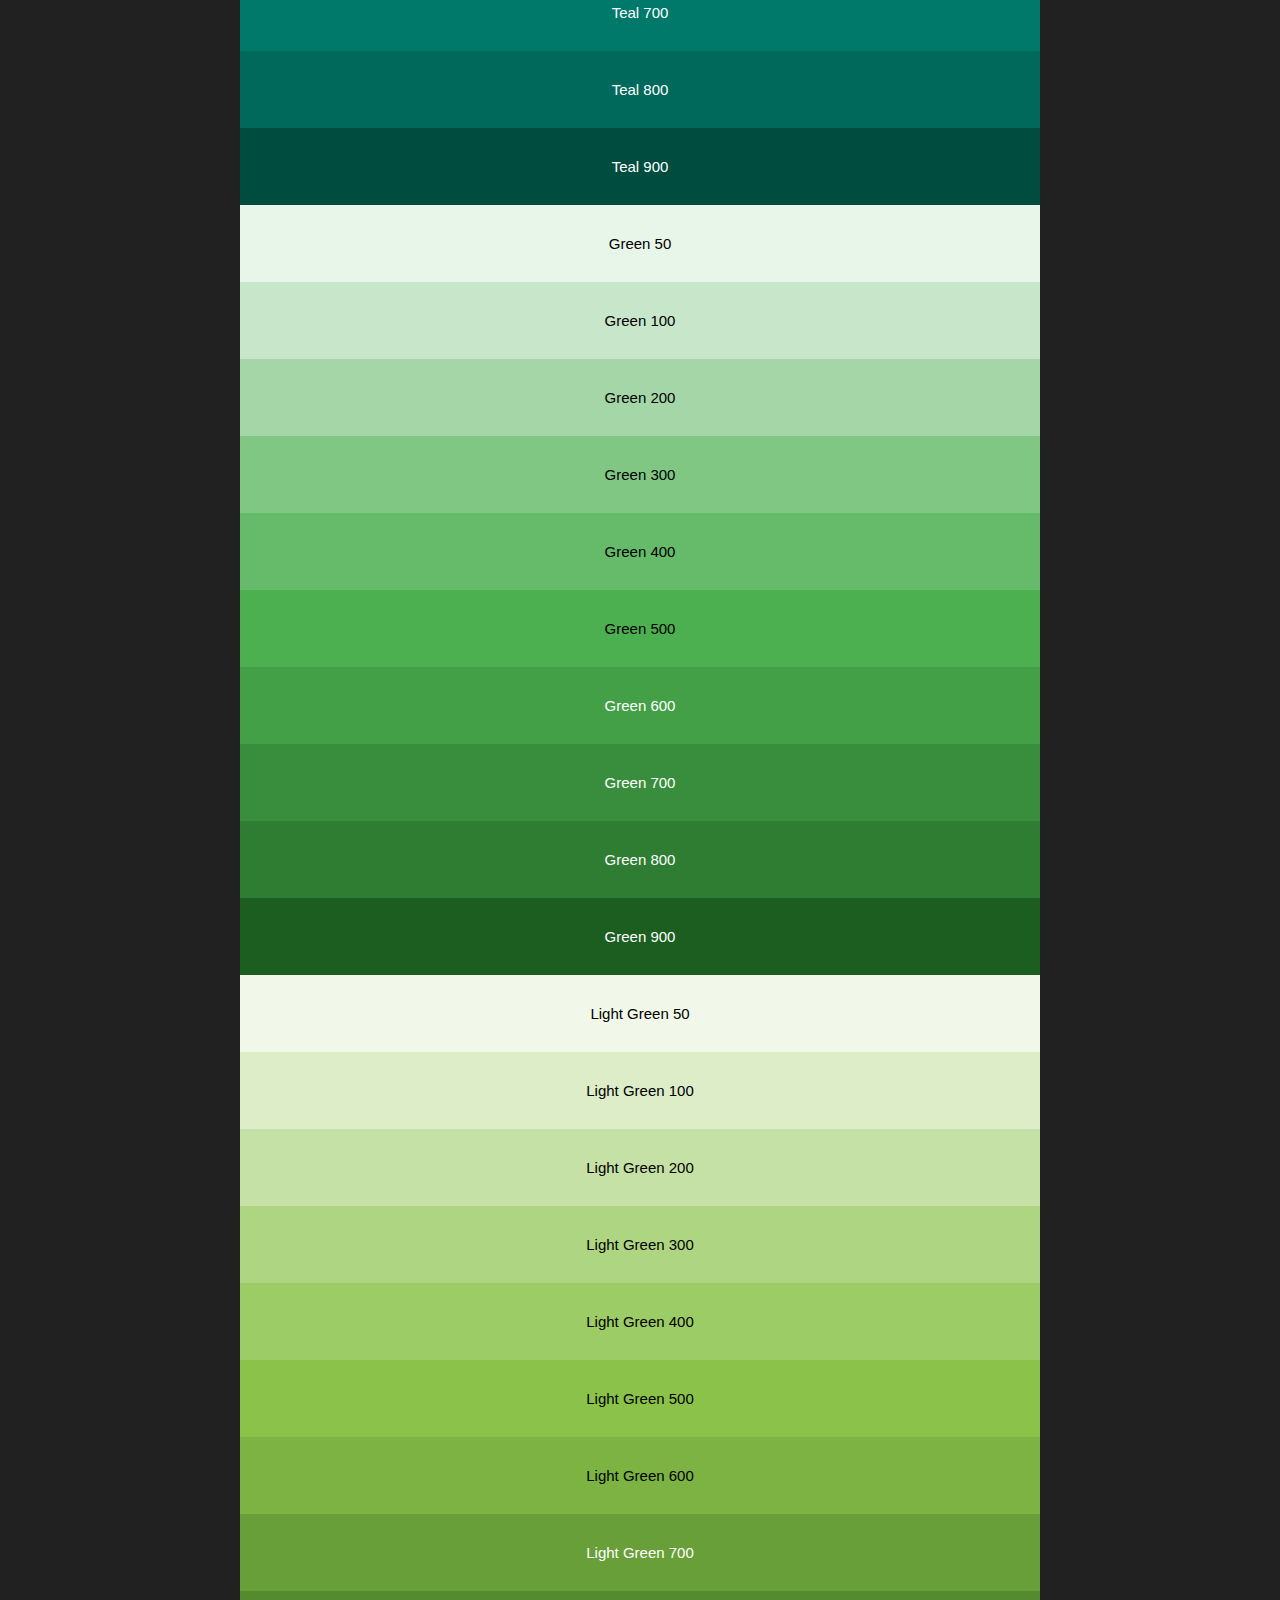
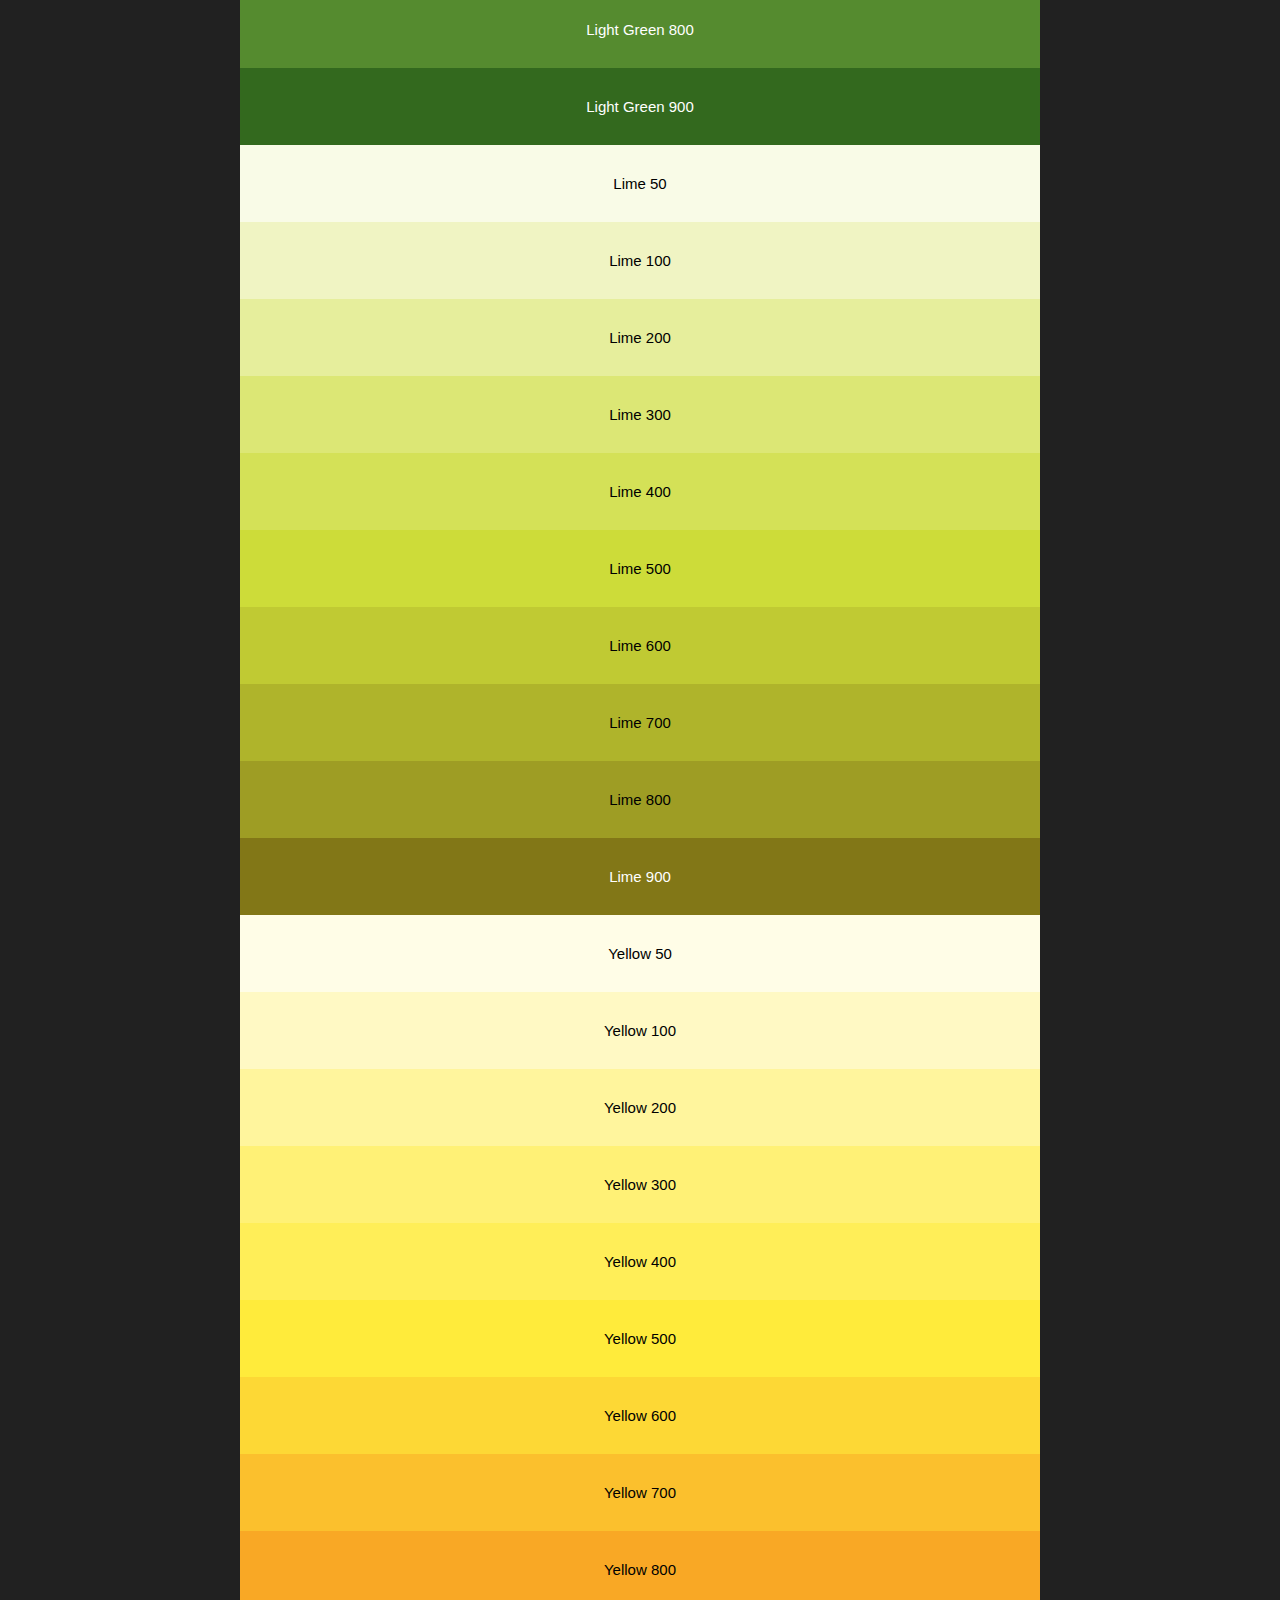
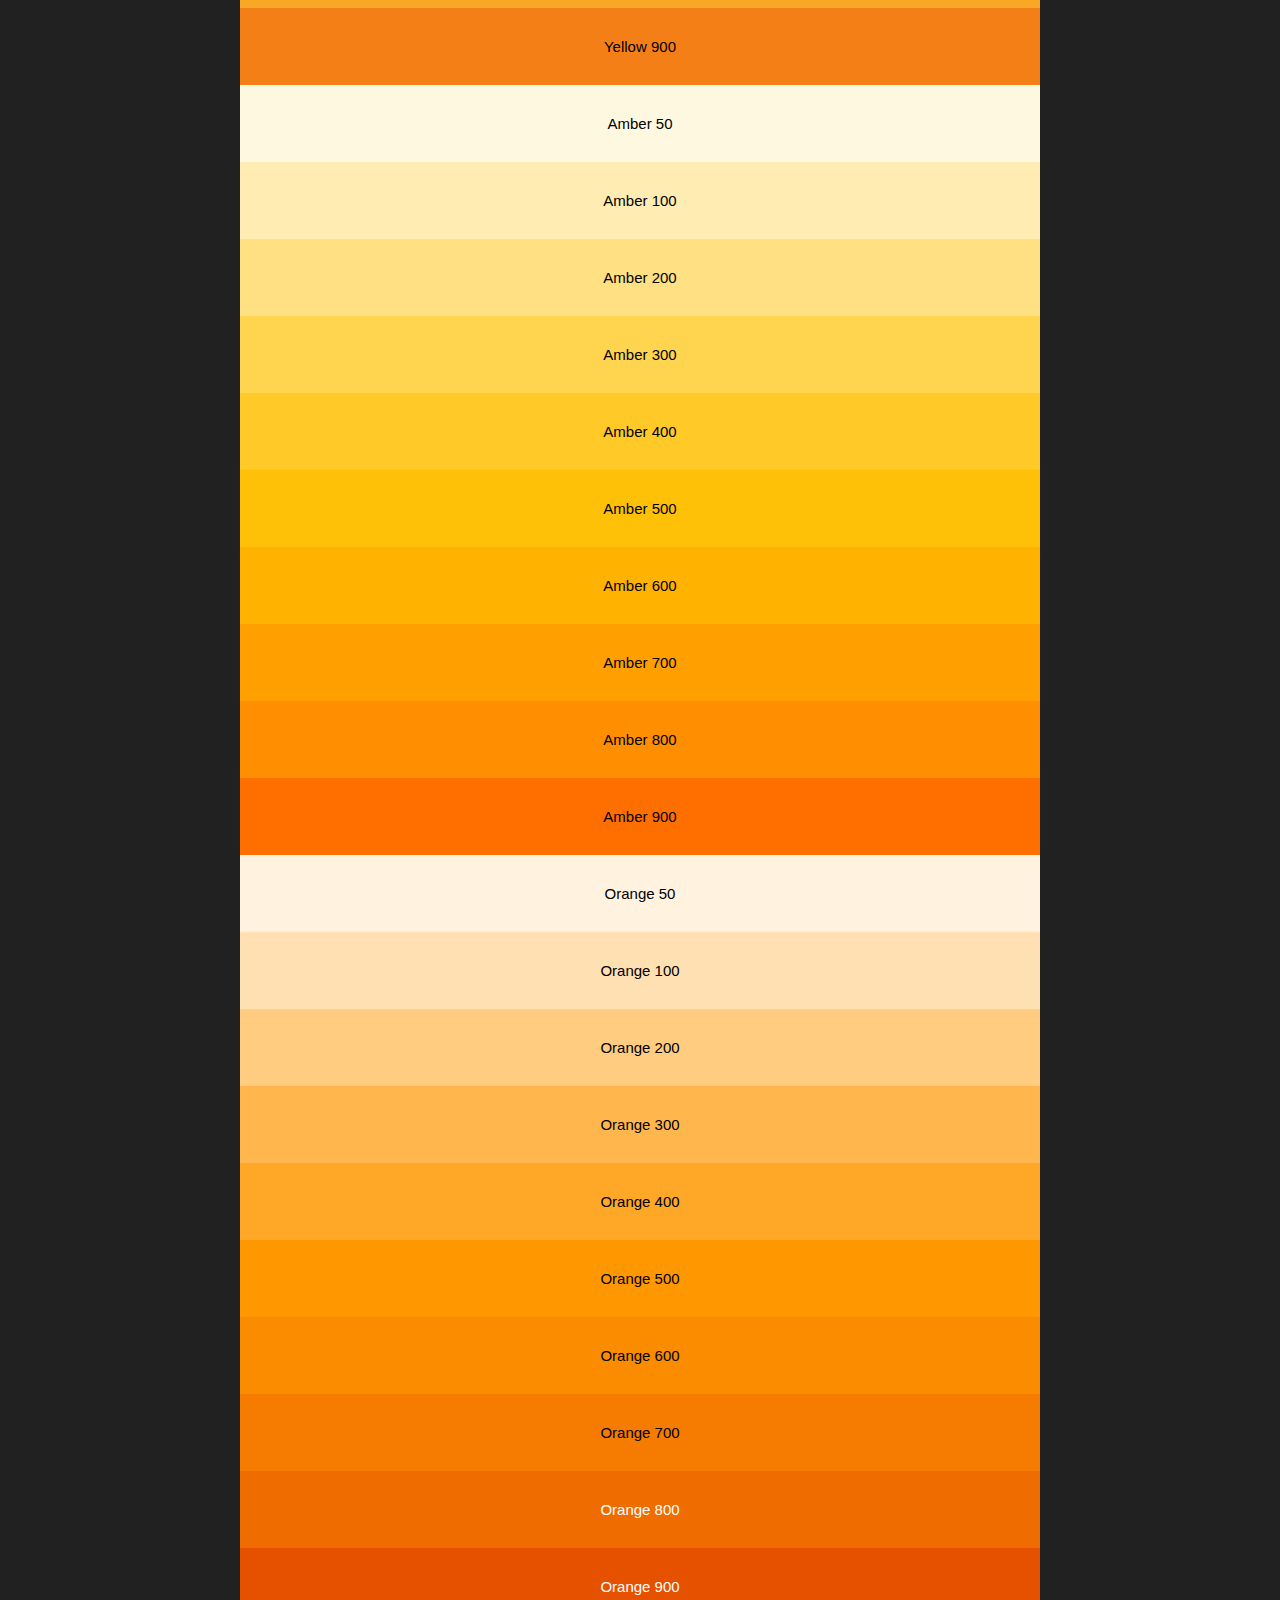
==== commit 7978600e: "minor updates" ====
--- a/index.html
+++ b/index.html
@@ -99,6 +99,11 @@
 	<img src='colorfulcss_logo.jpg'>
 </div>
 
+
+<div class='box instructions'>
+	Download here: <a href='https://github.com/ericjsnover/colorful' class='colorful-text-blue-500'>https://github.com/ericjsnover/colorful</a>
+</div>
+
 <div class='box header colorful-black'>
 	Quickstart
 </div>
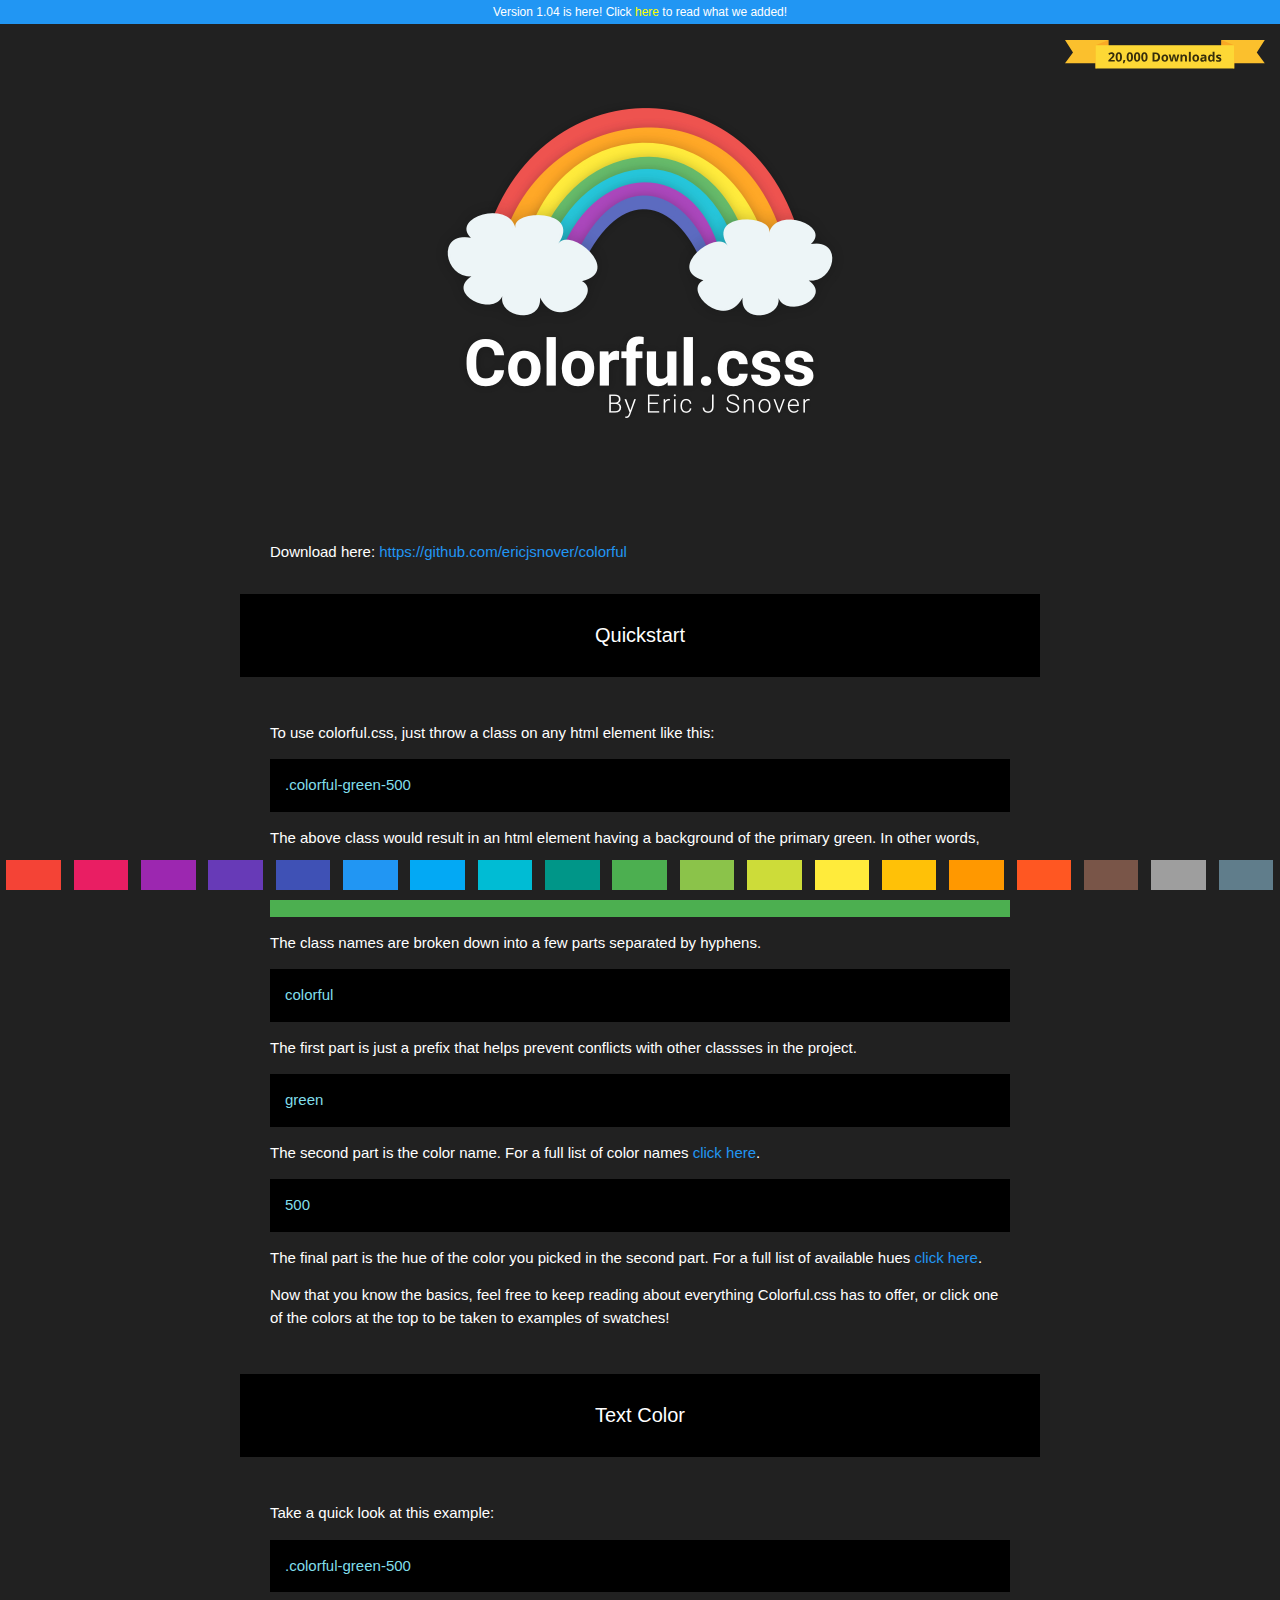
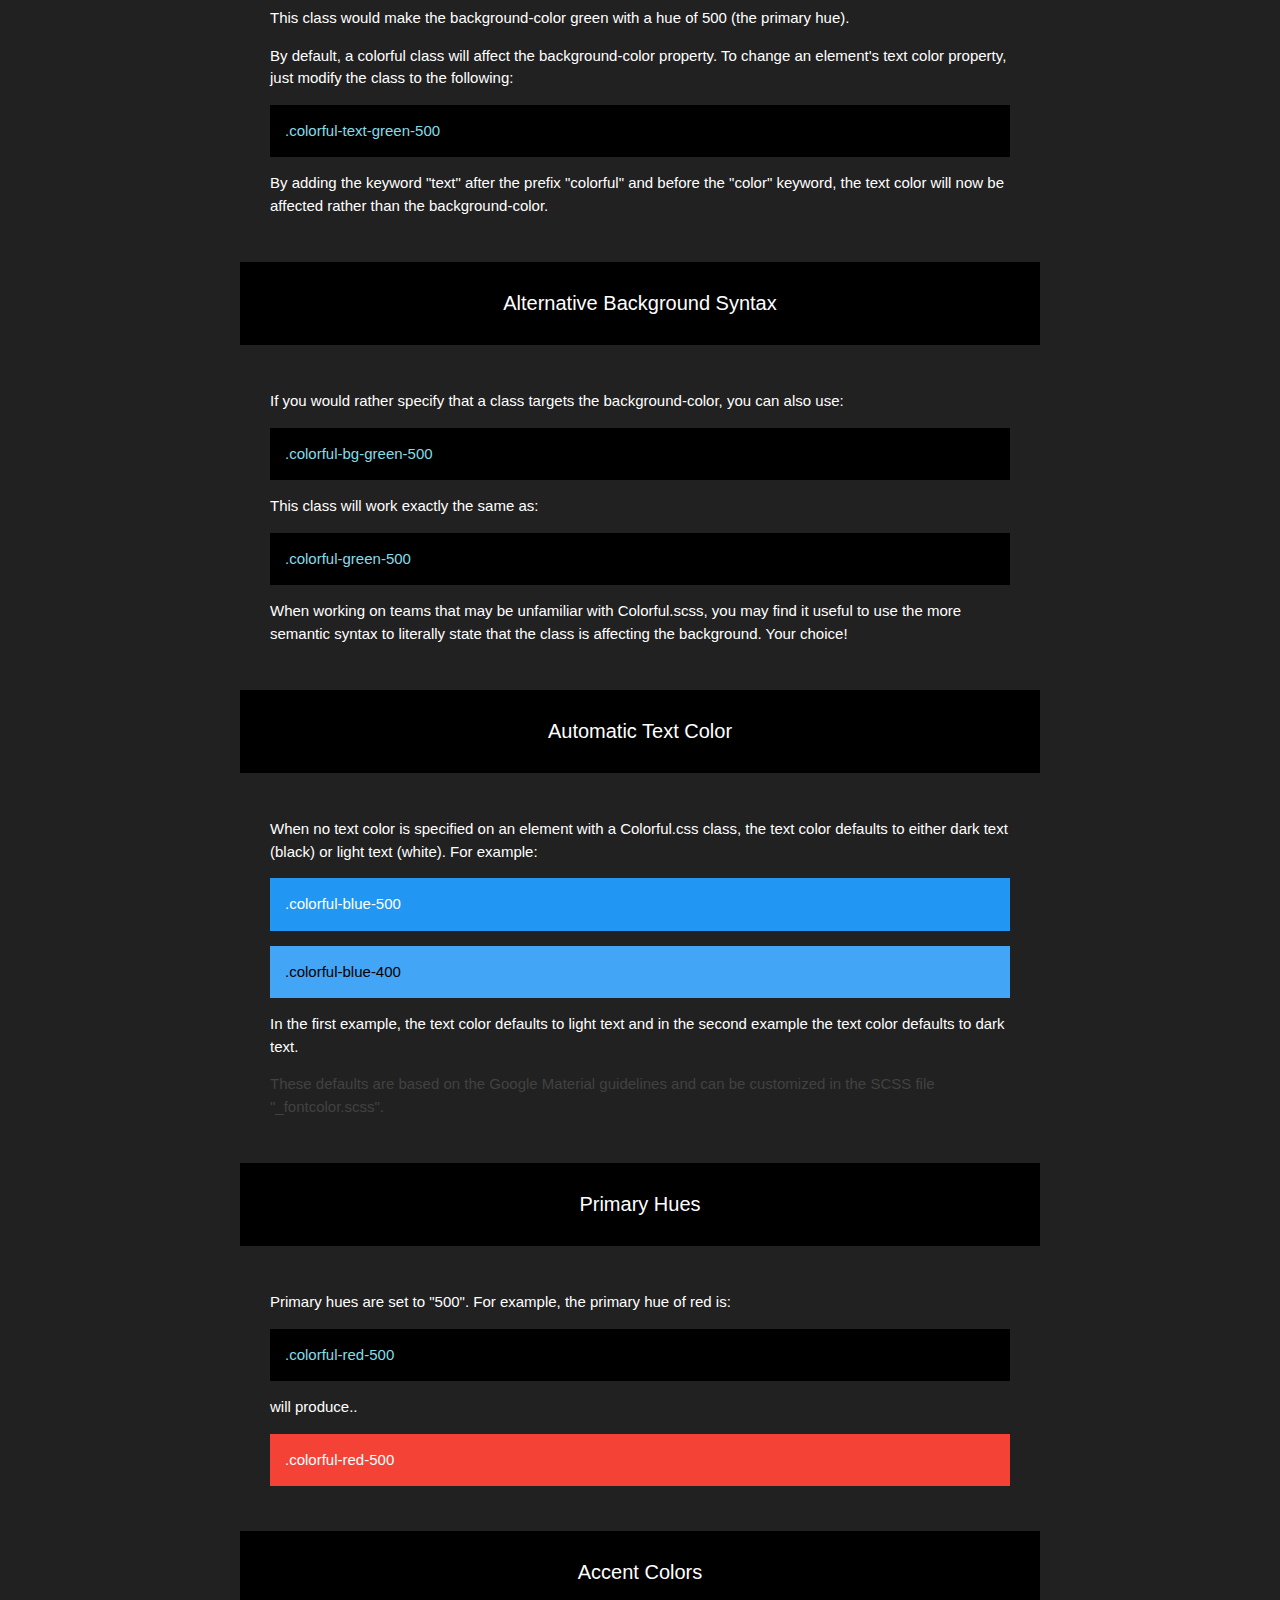
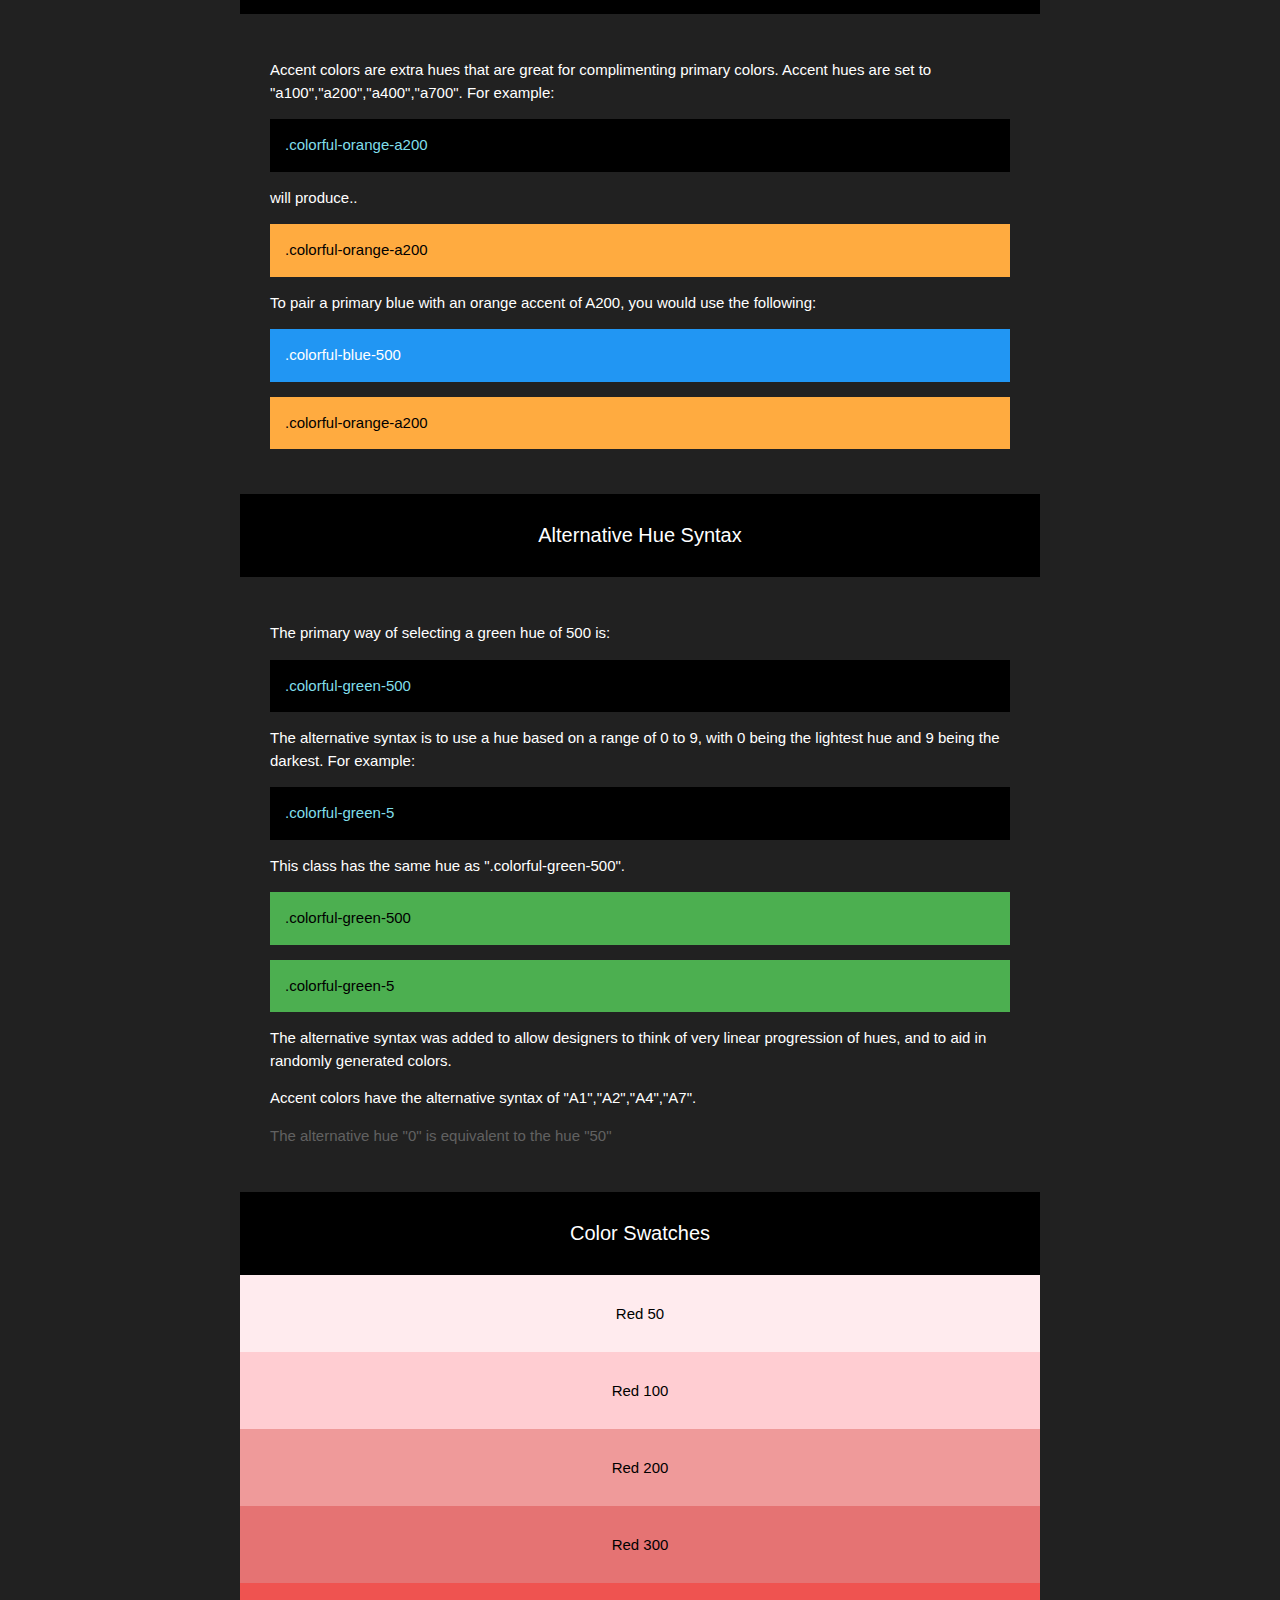
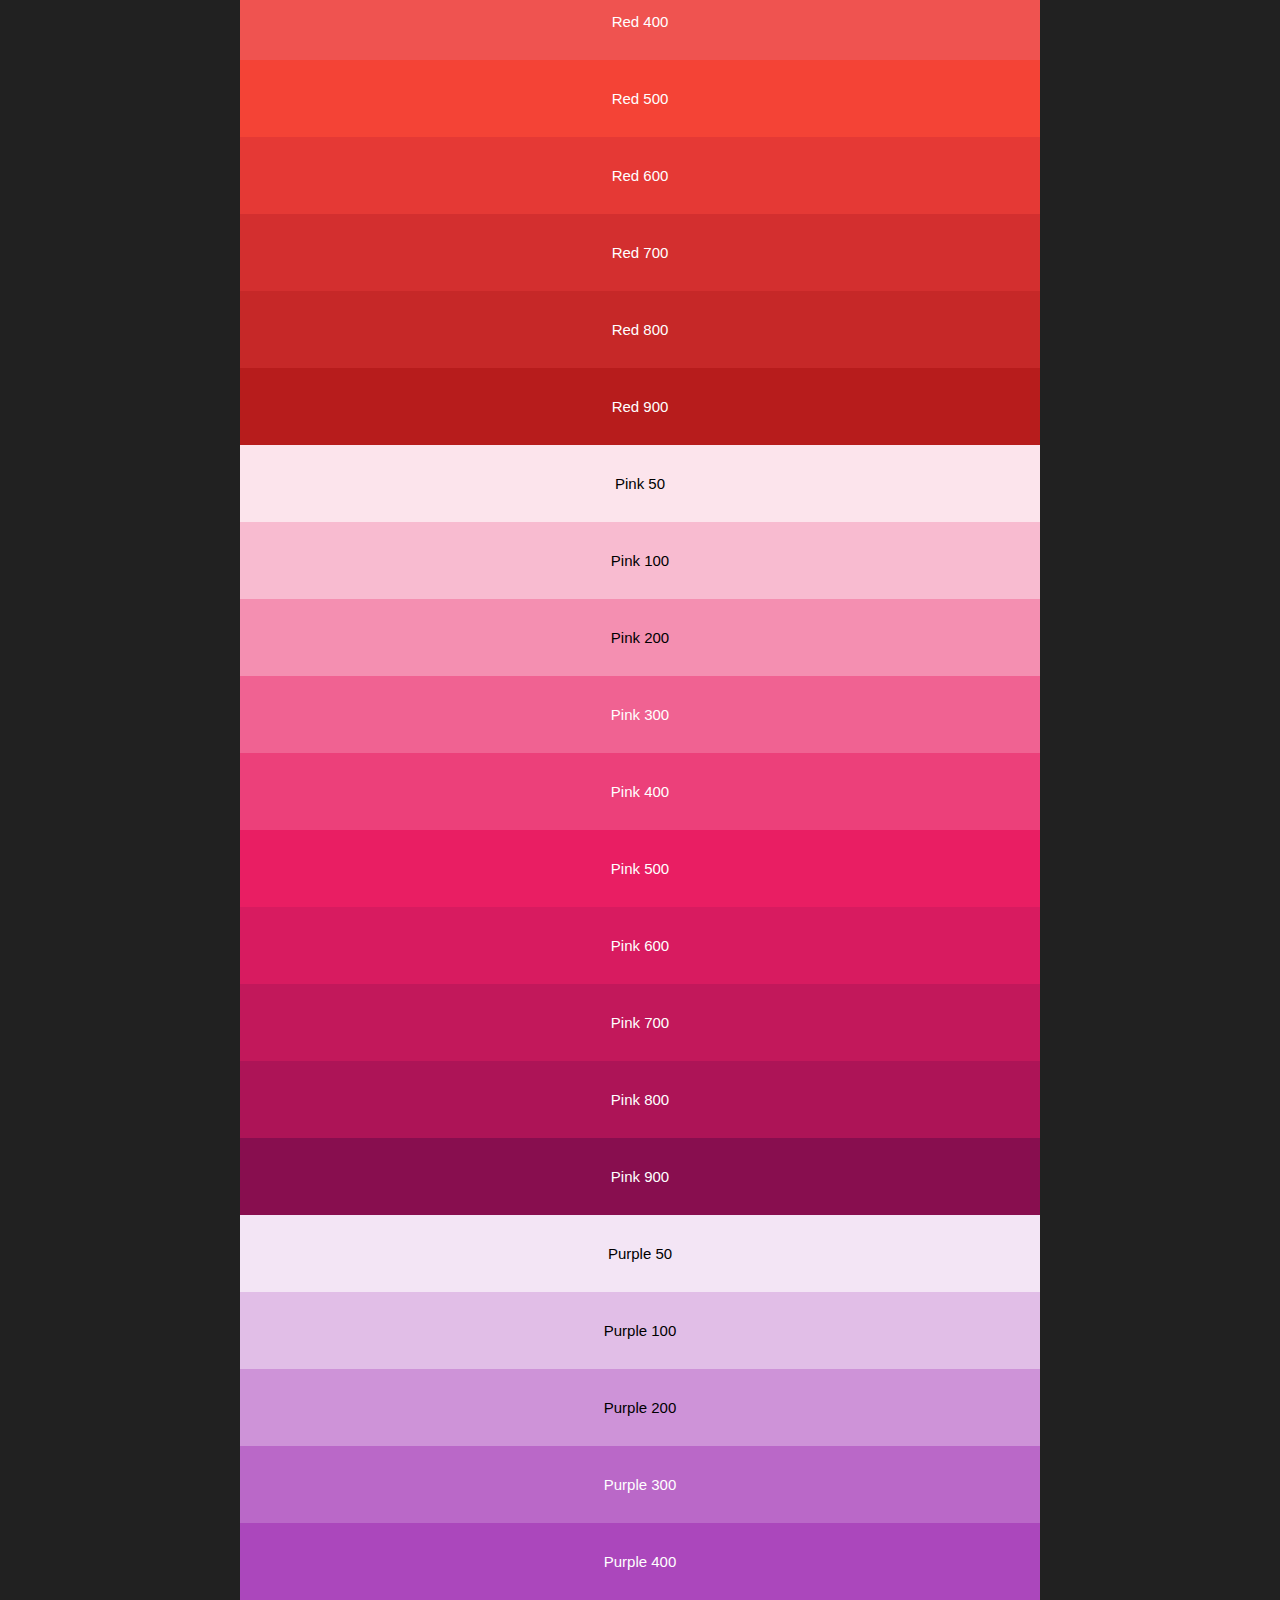
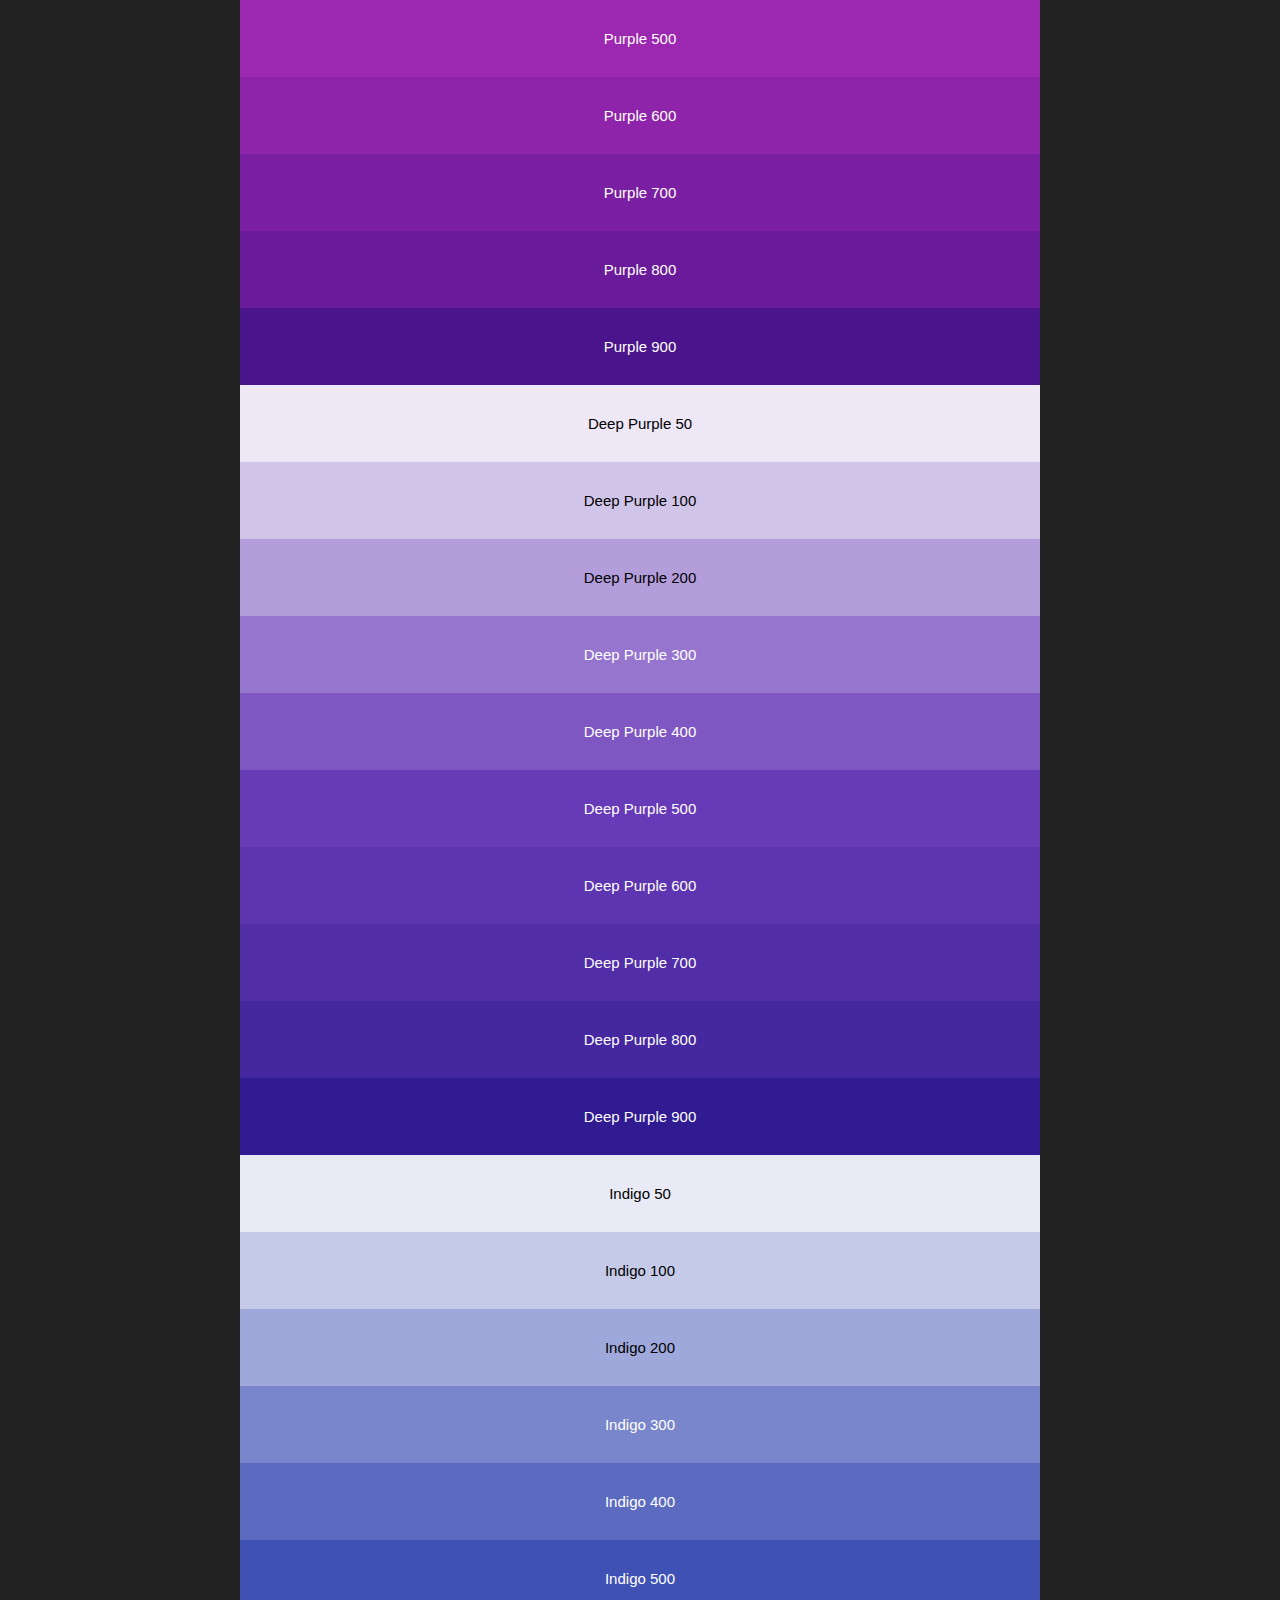
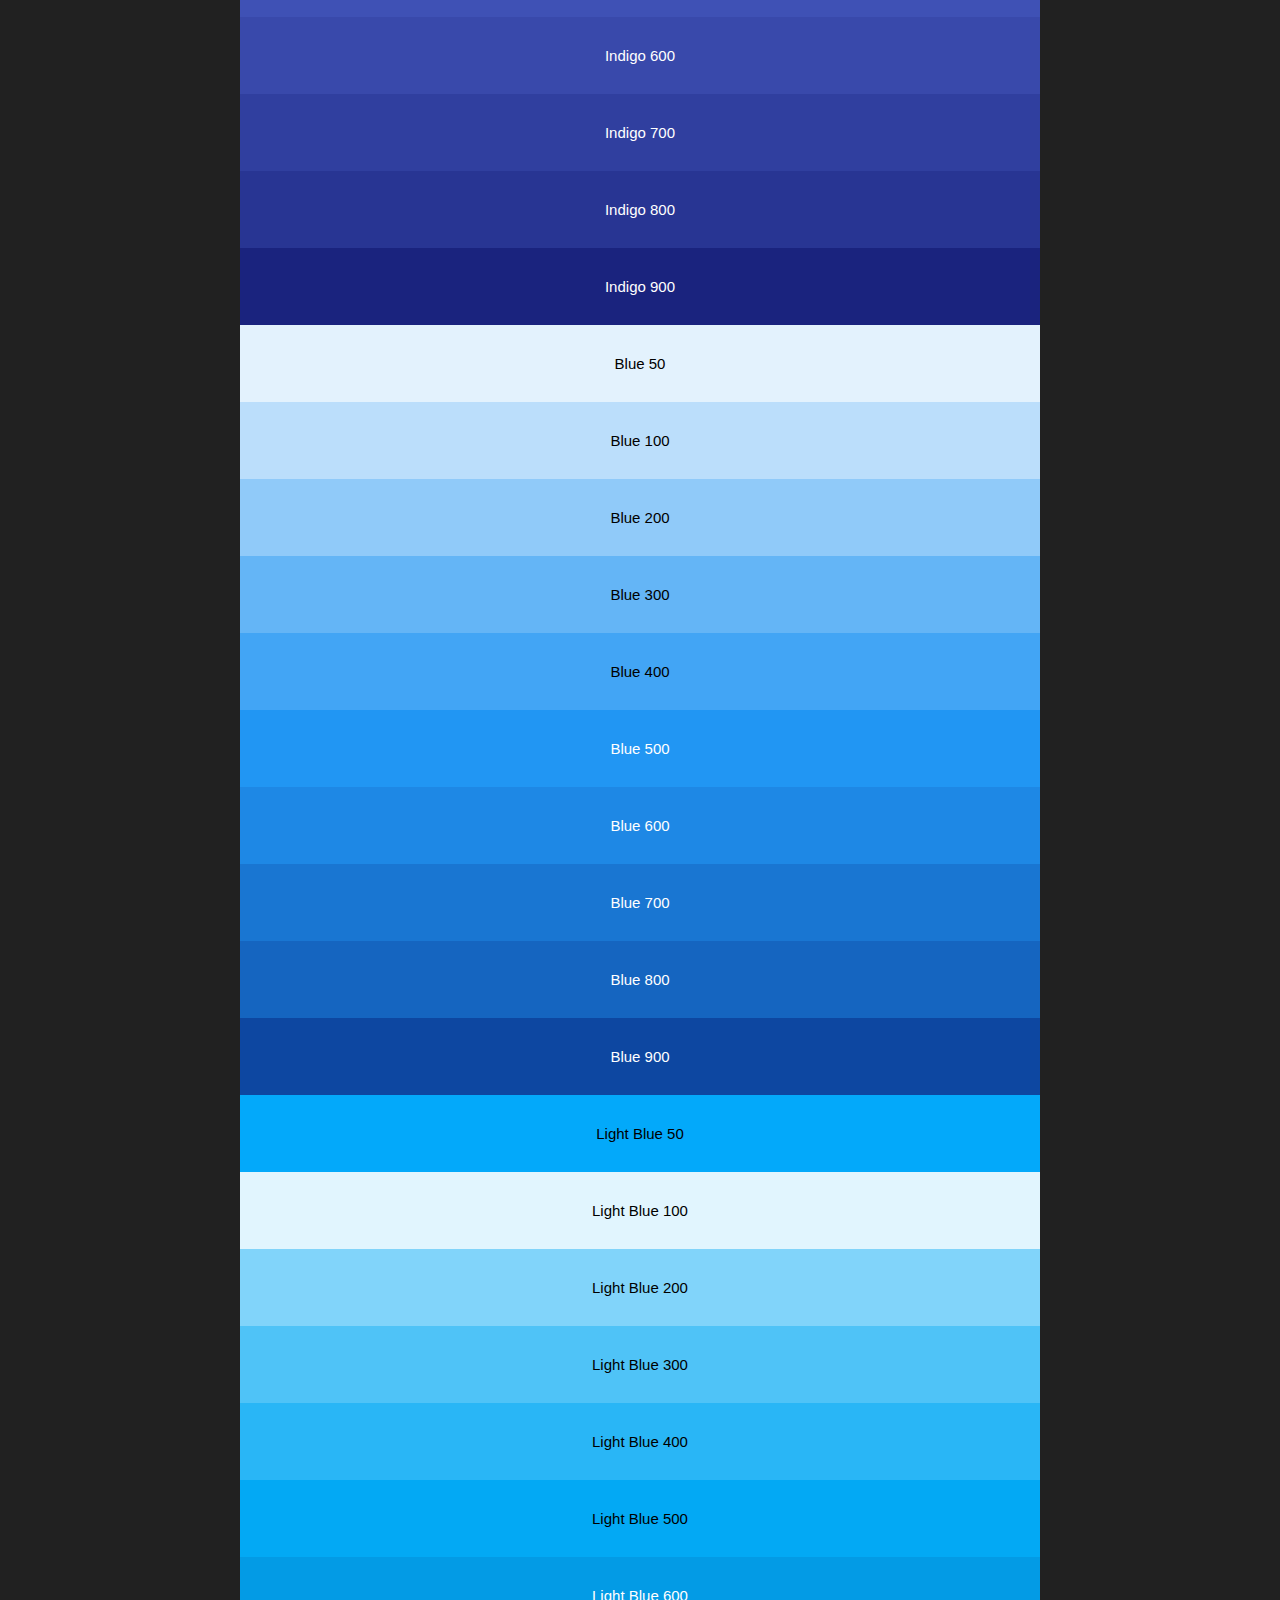
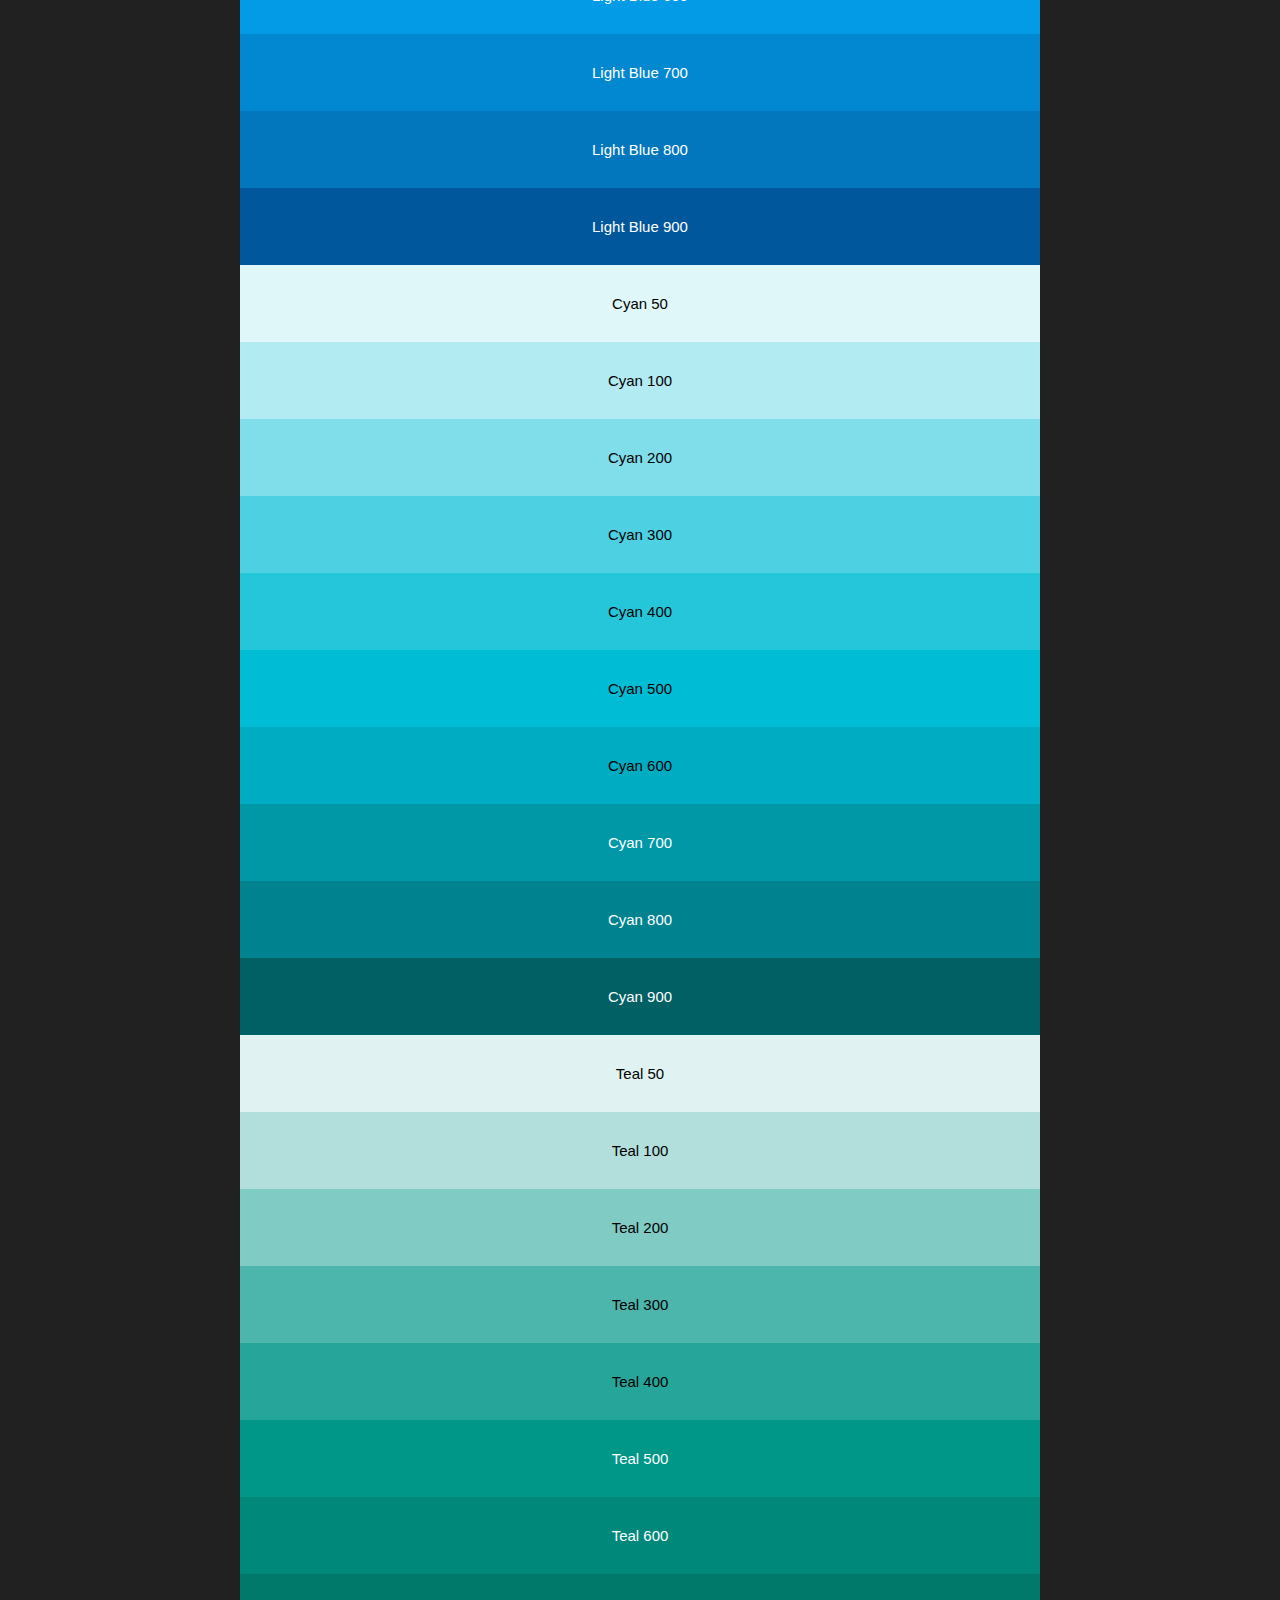
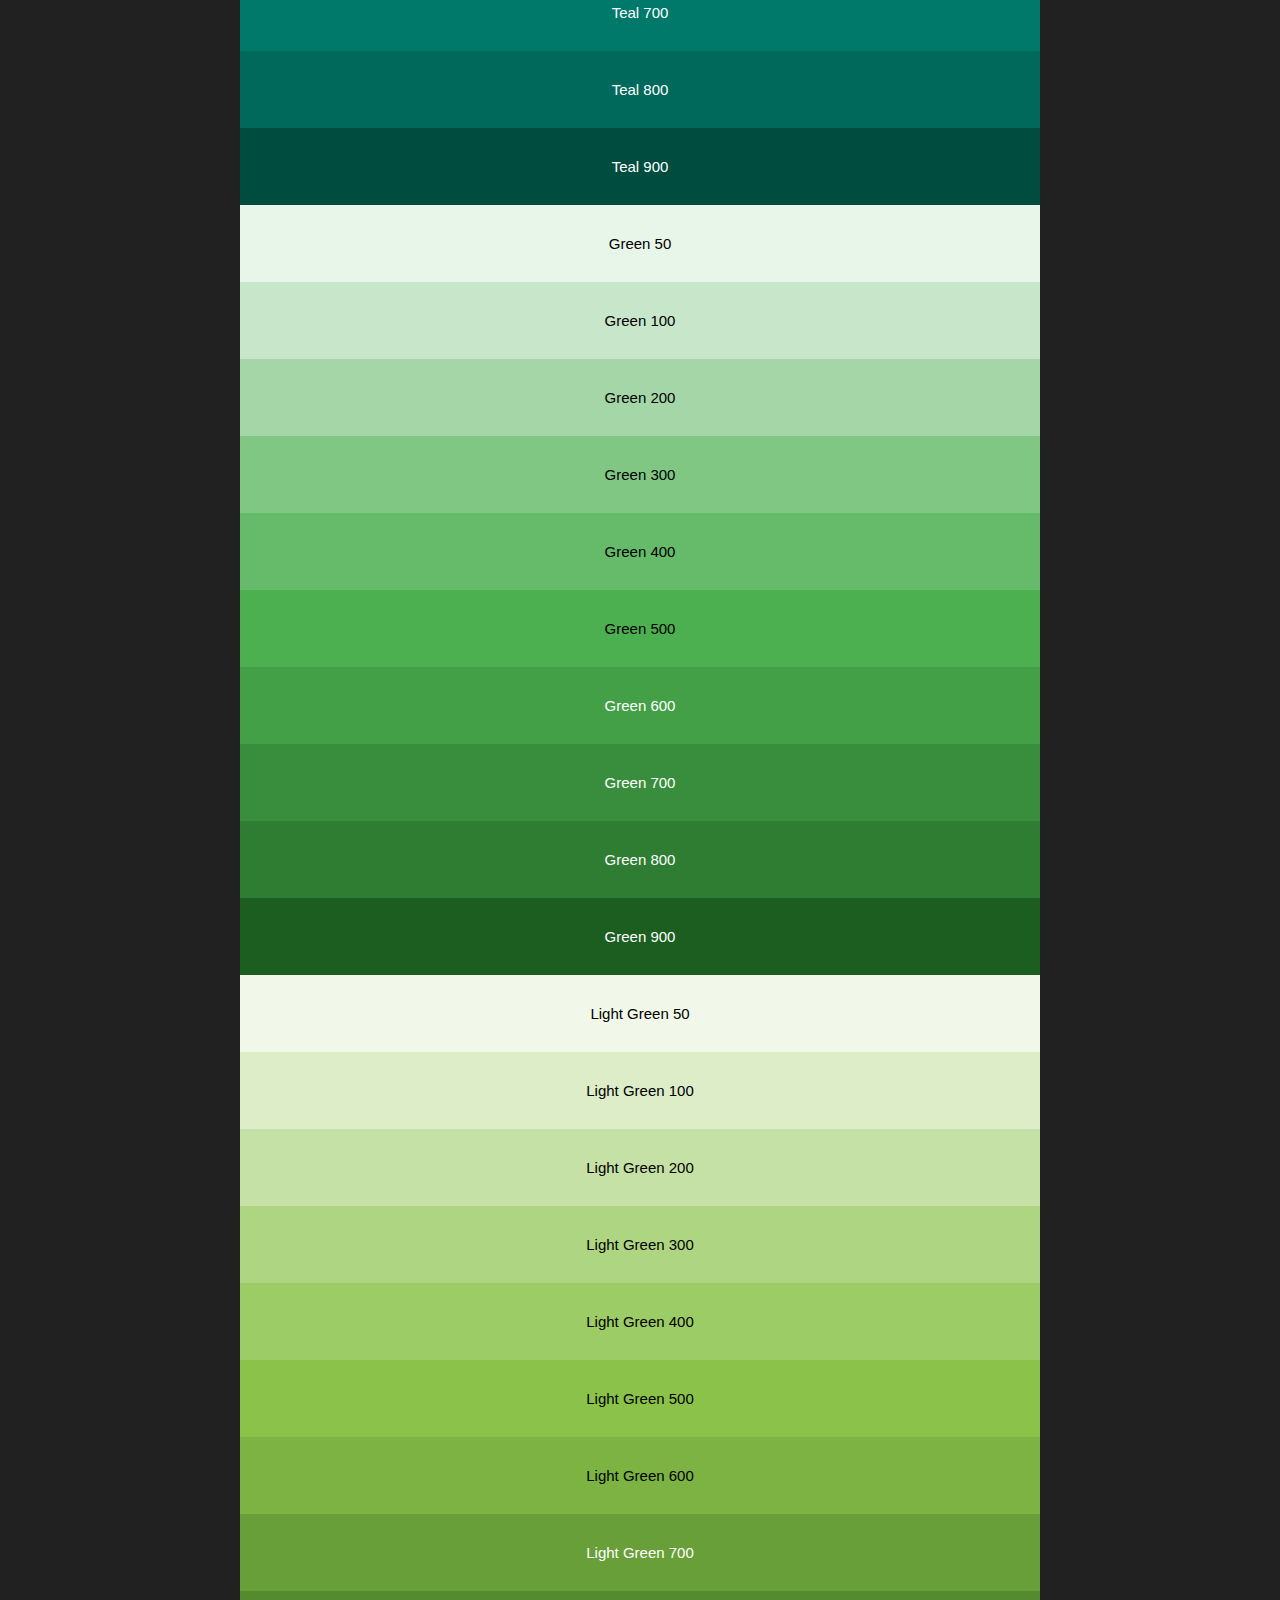
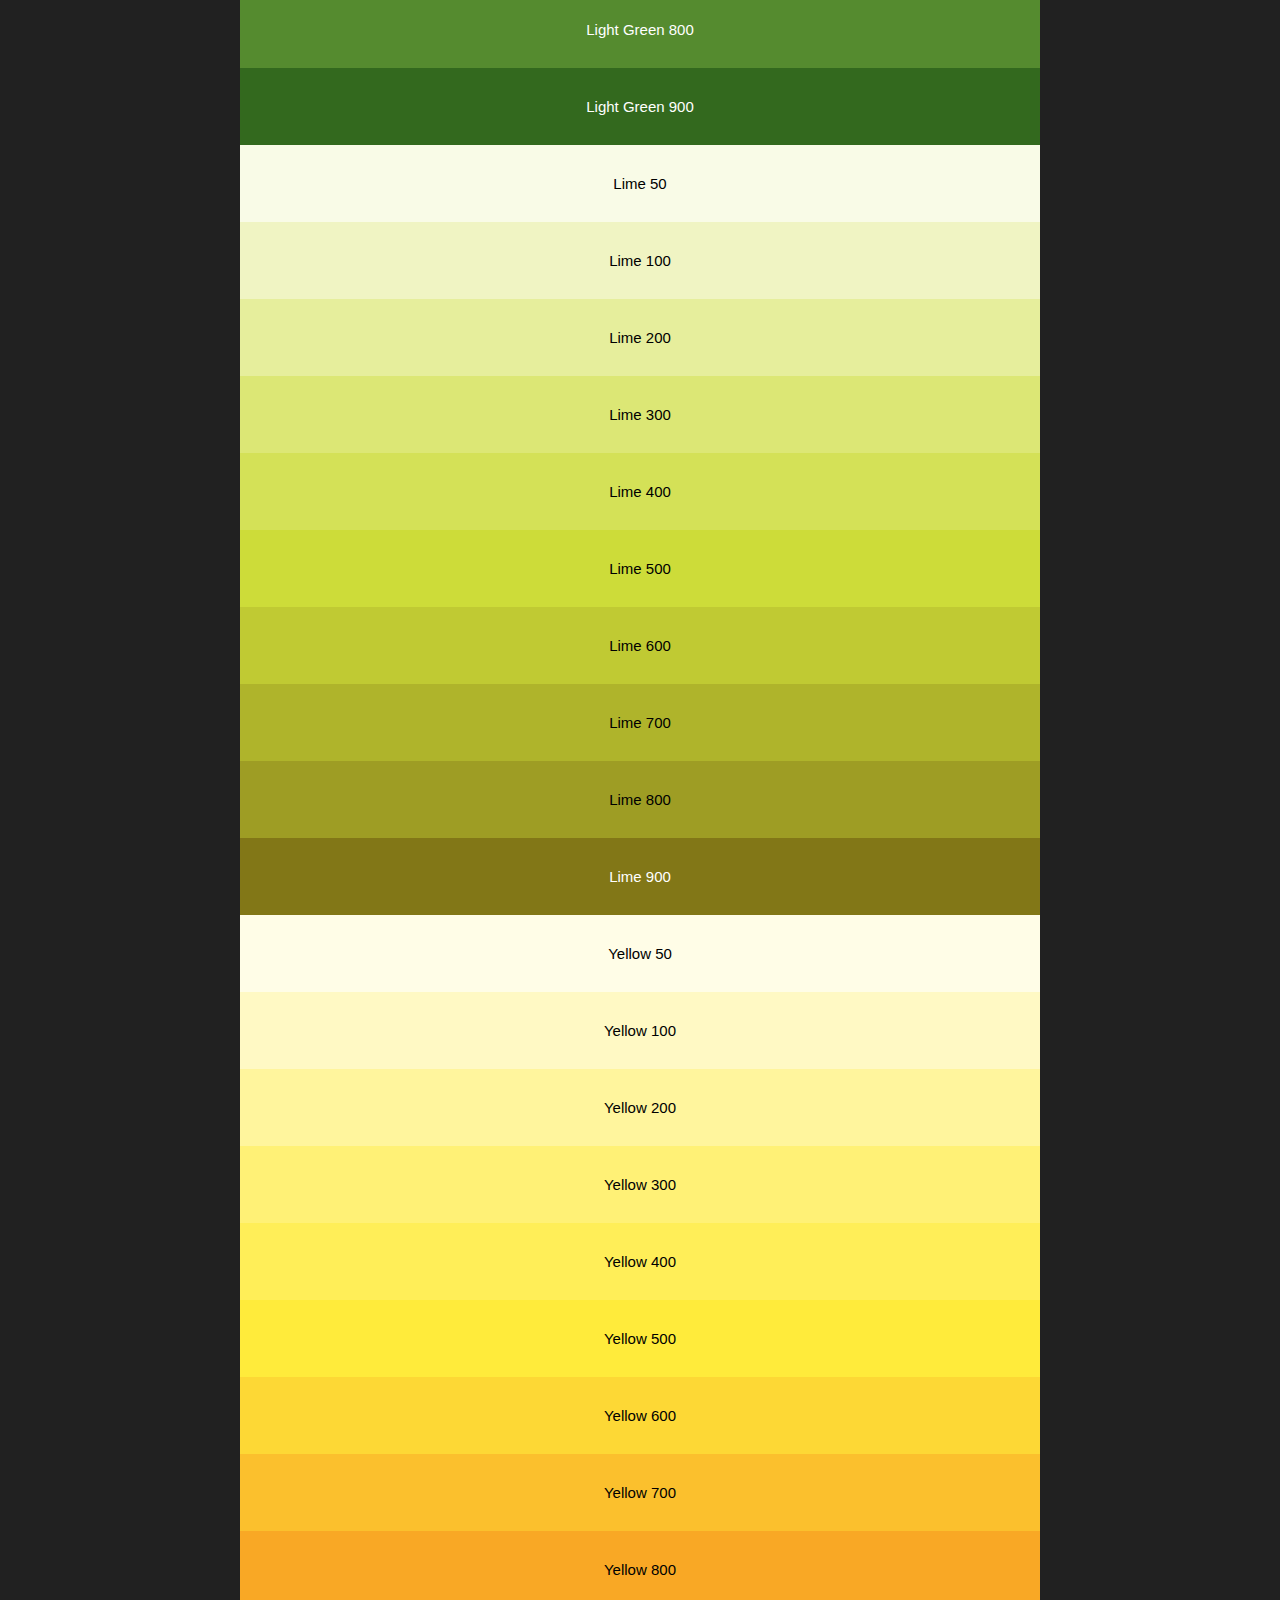
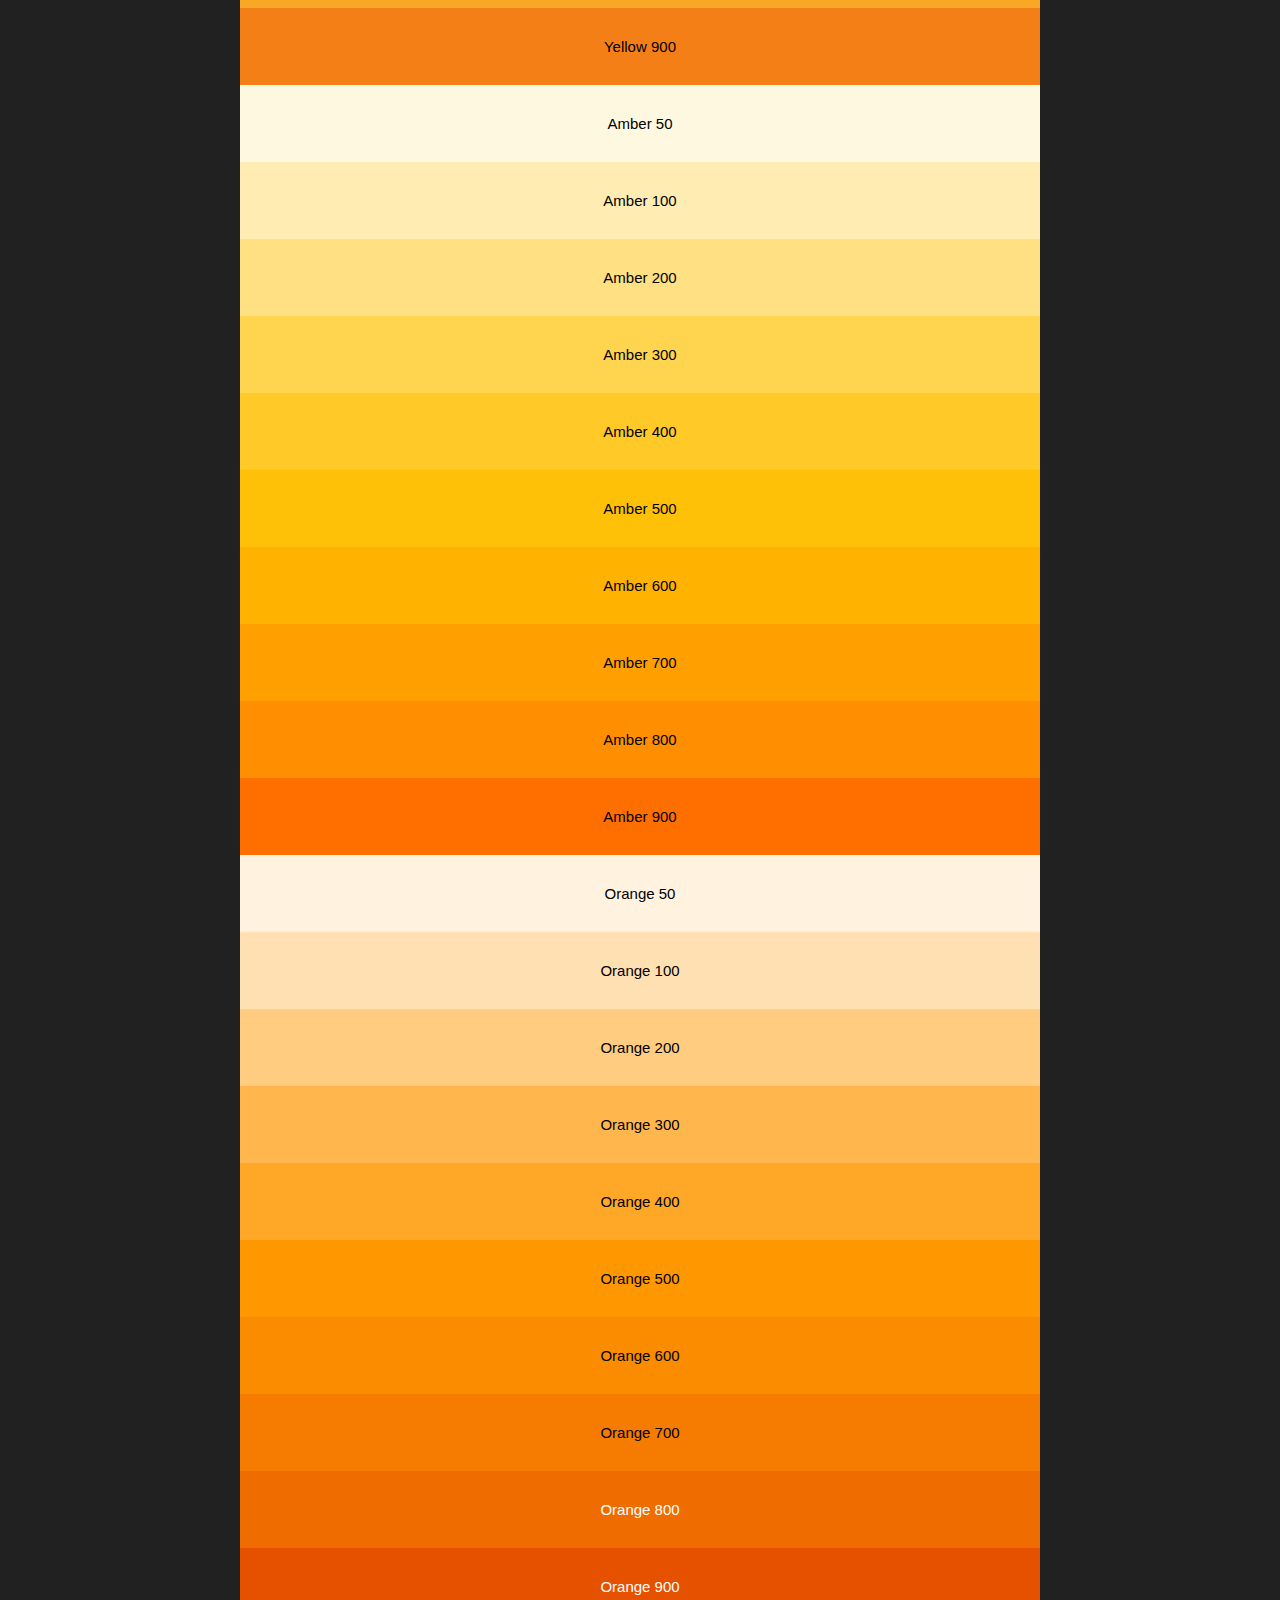
==== commit 46dbea26: ""20,000 Downloads" Banner Added" ====
--- a/index.html
+++ b/index.html
@@ -66,6 +66,9 @@
 		padding: 0px 0;
 		cursor: pointer;
 	  }
+	  img.ad {
+
+	  }
 	  .fixed-link {
 		  position: fixed;
 		  z-index: 99;
@@ -85,6 +88,15 @@
 		  float: left;
 		  transition: opacity .3s;
 	  }
+	  .logo-overlay {
+		  position: absolute;
+		  top: 40px;
+		  right: 15px;
+		  width: 200px;
+	  }
+	  .logo {
+		  position: relative;
+	  }
   </style>
 
 </head>
@@ -96,7 +108,8 @@
 </div>
 
 <div class='box'>
-	<img src='colorfulcss_logo.jpg'>
+	<img src='colorfulcss_logo.jpg' class='logo' rel='The Colorful.css logo by Eric J Snover'>
+	<img src='ad.svg' class='logo-overlay' rel='Market showing 20,000 downloads since Colorful first launched in 2014!'>
 </div>
 
 
